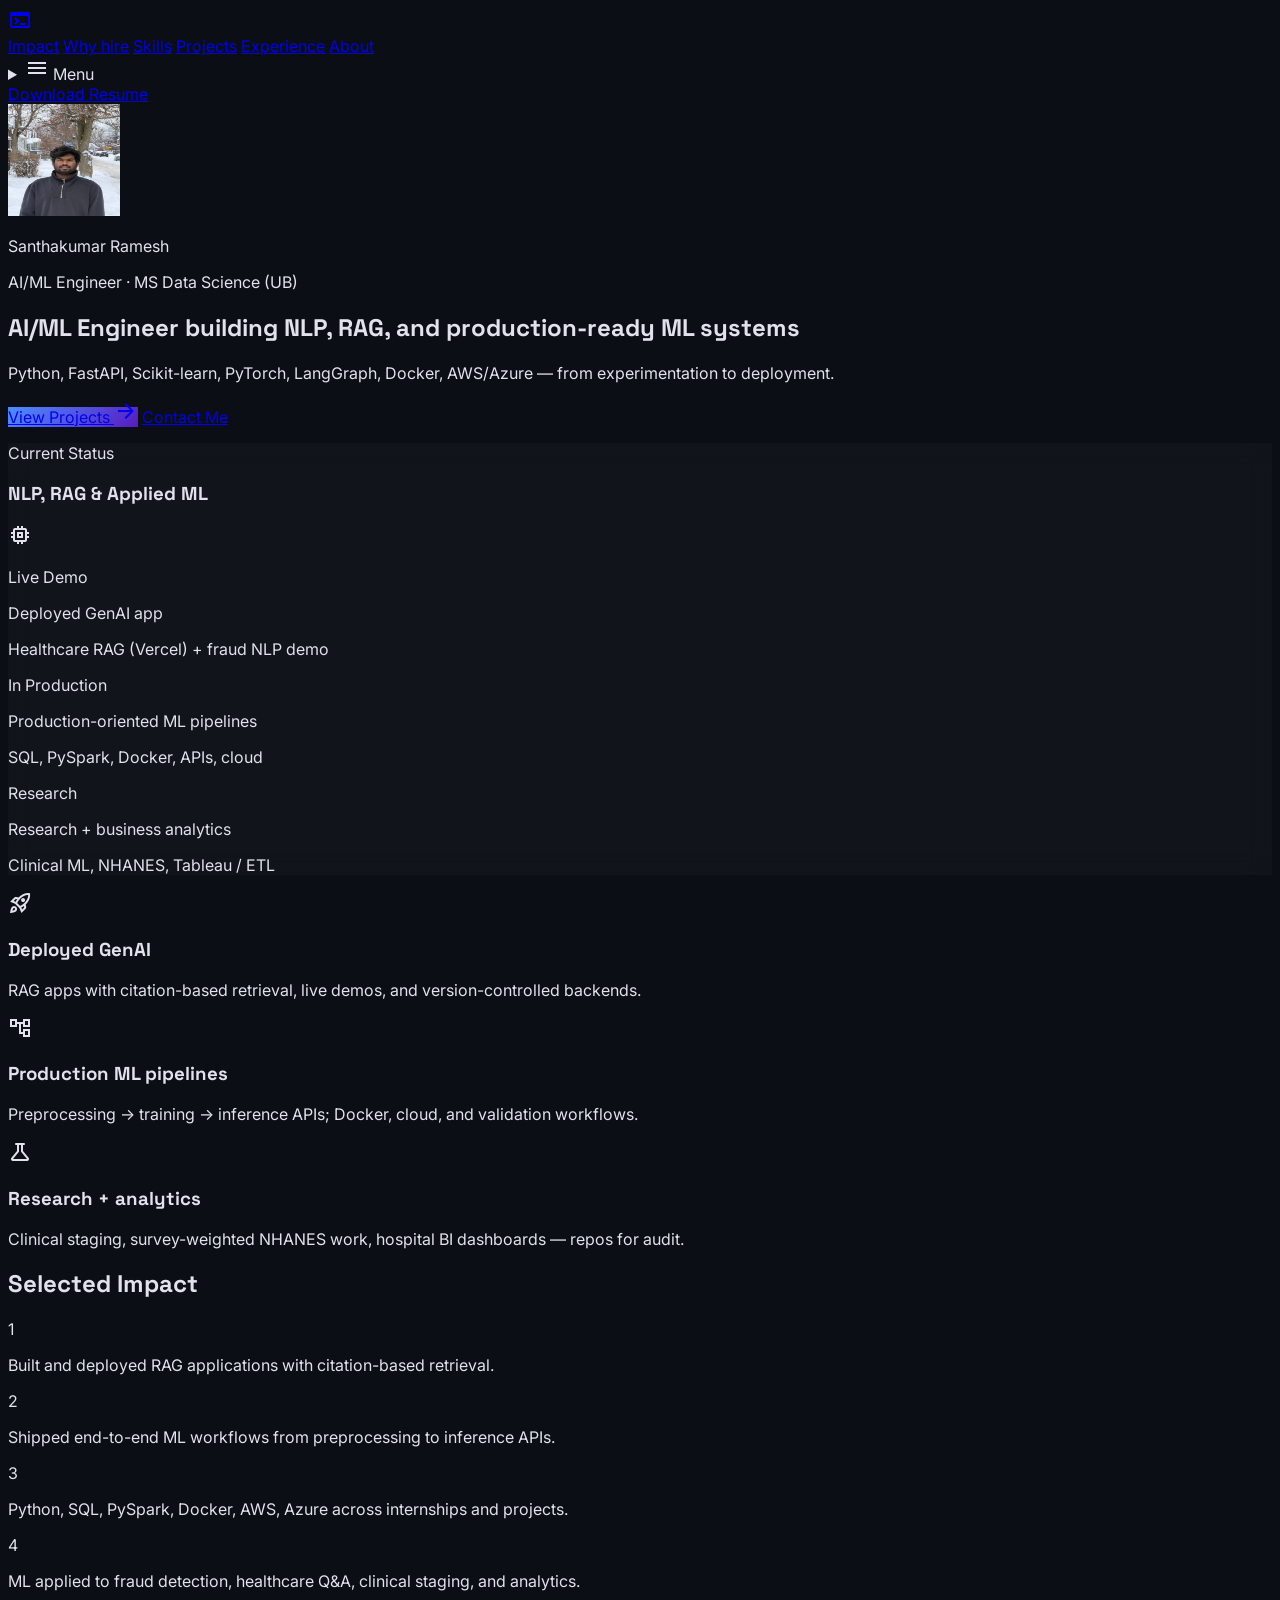
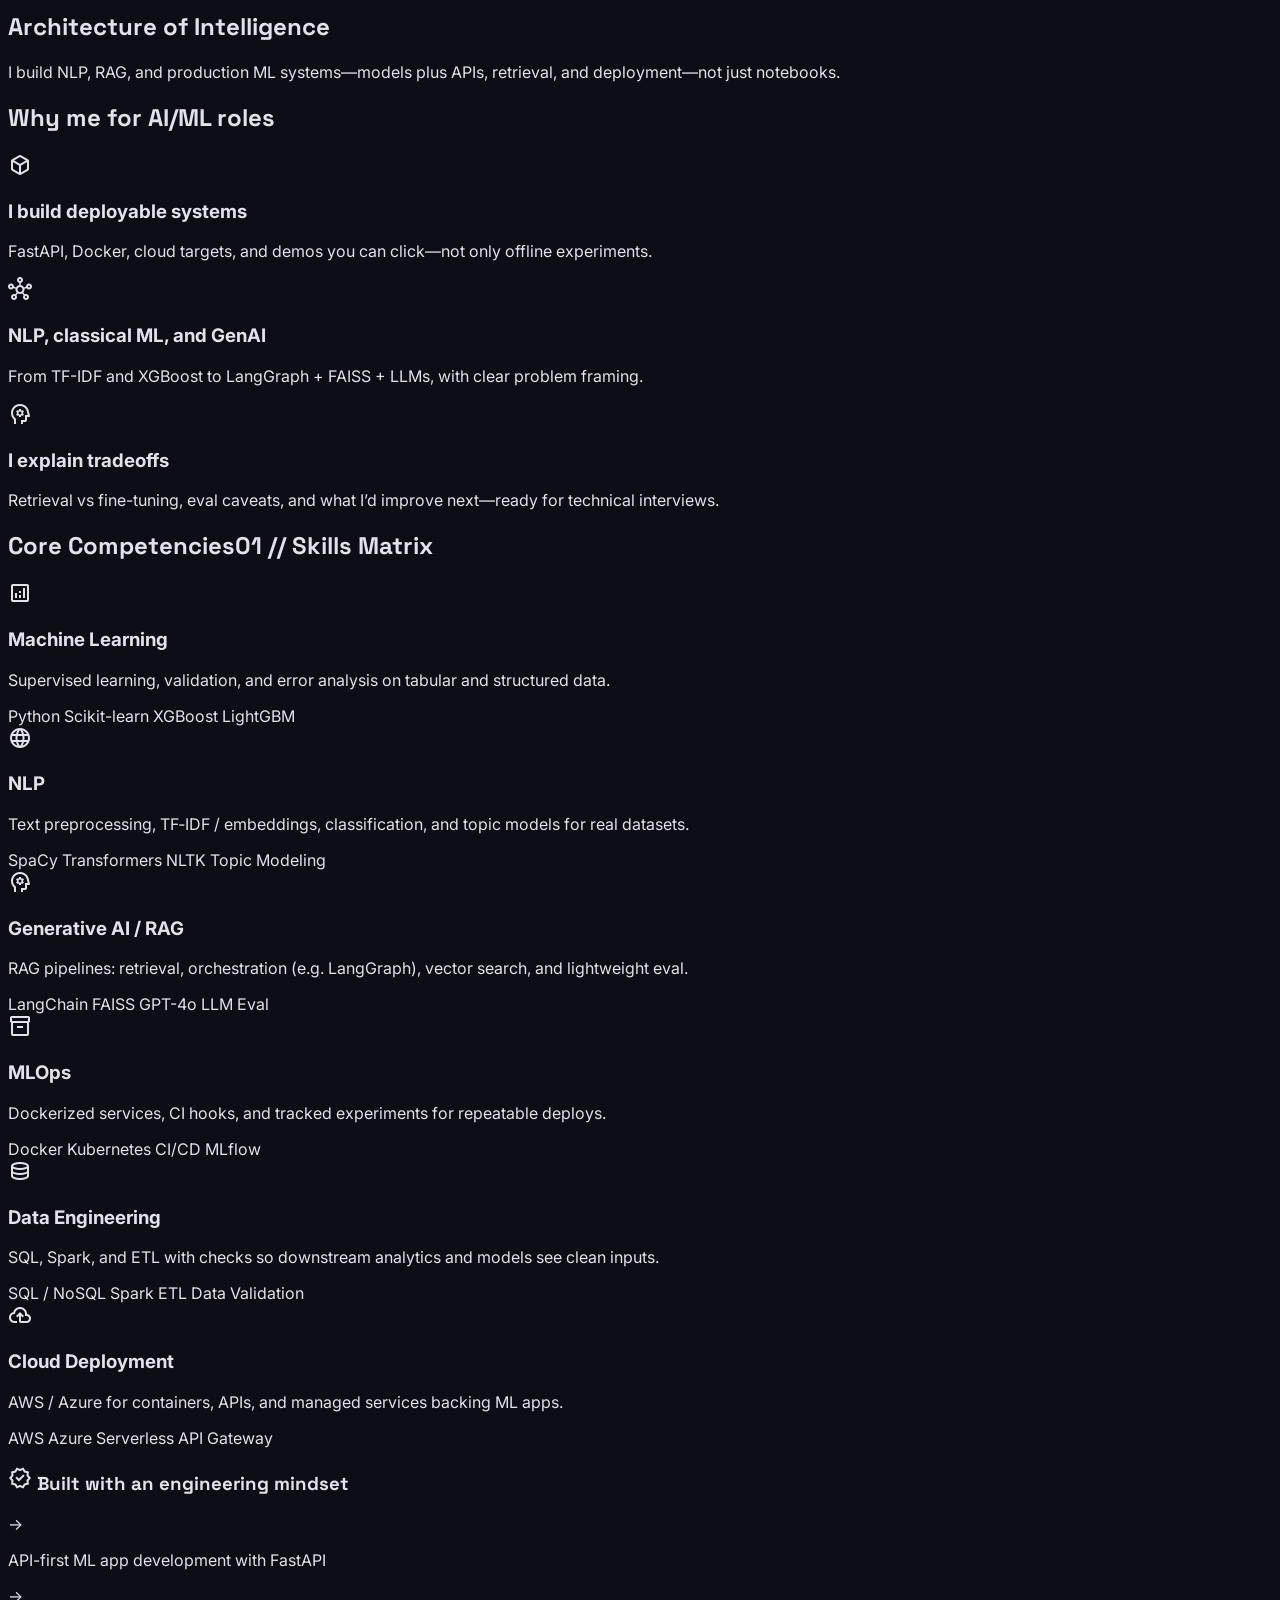
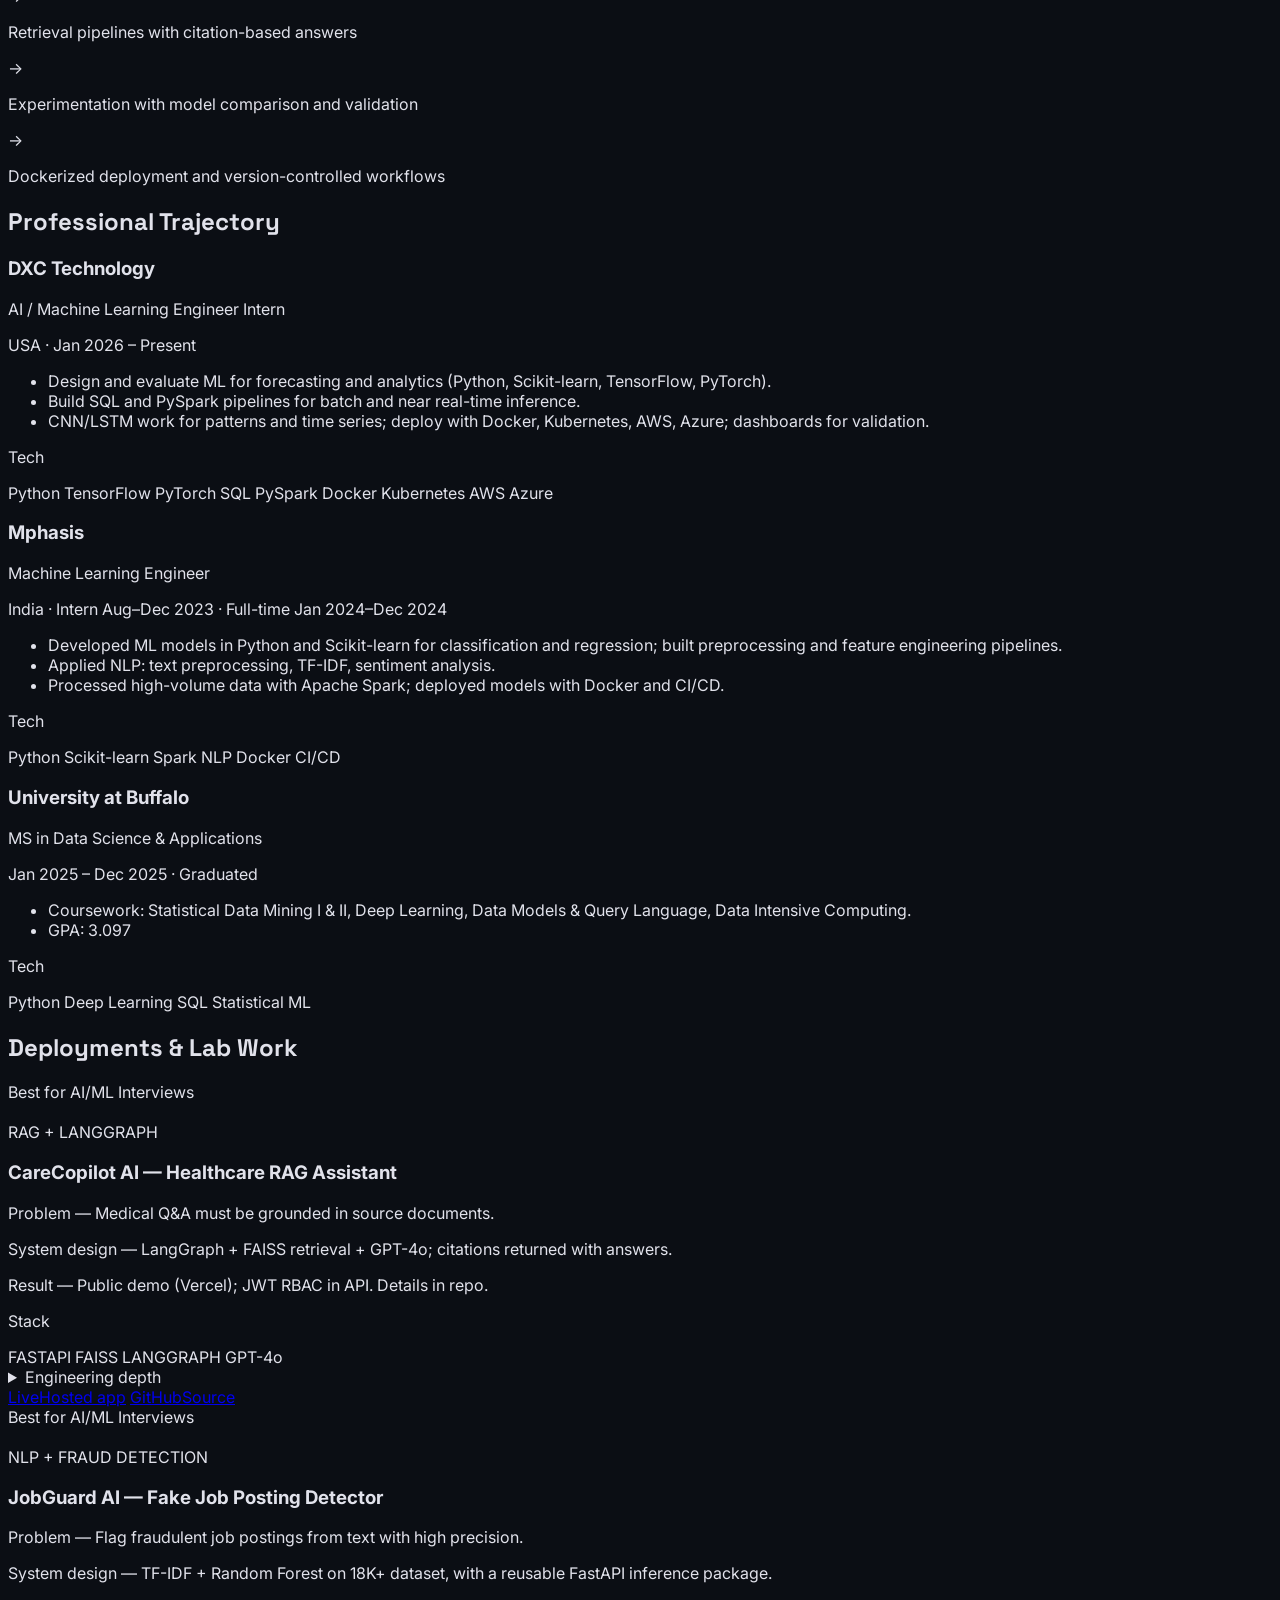
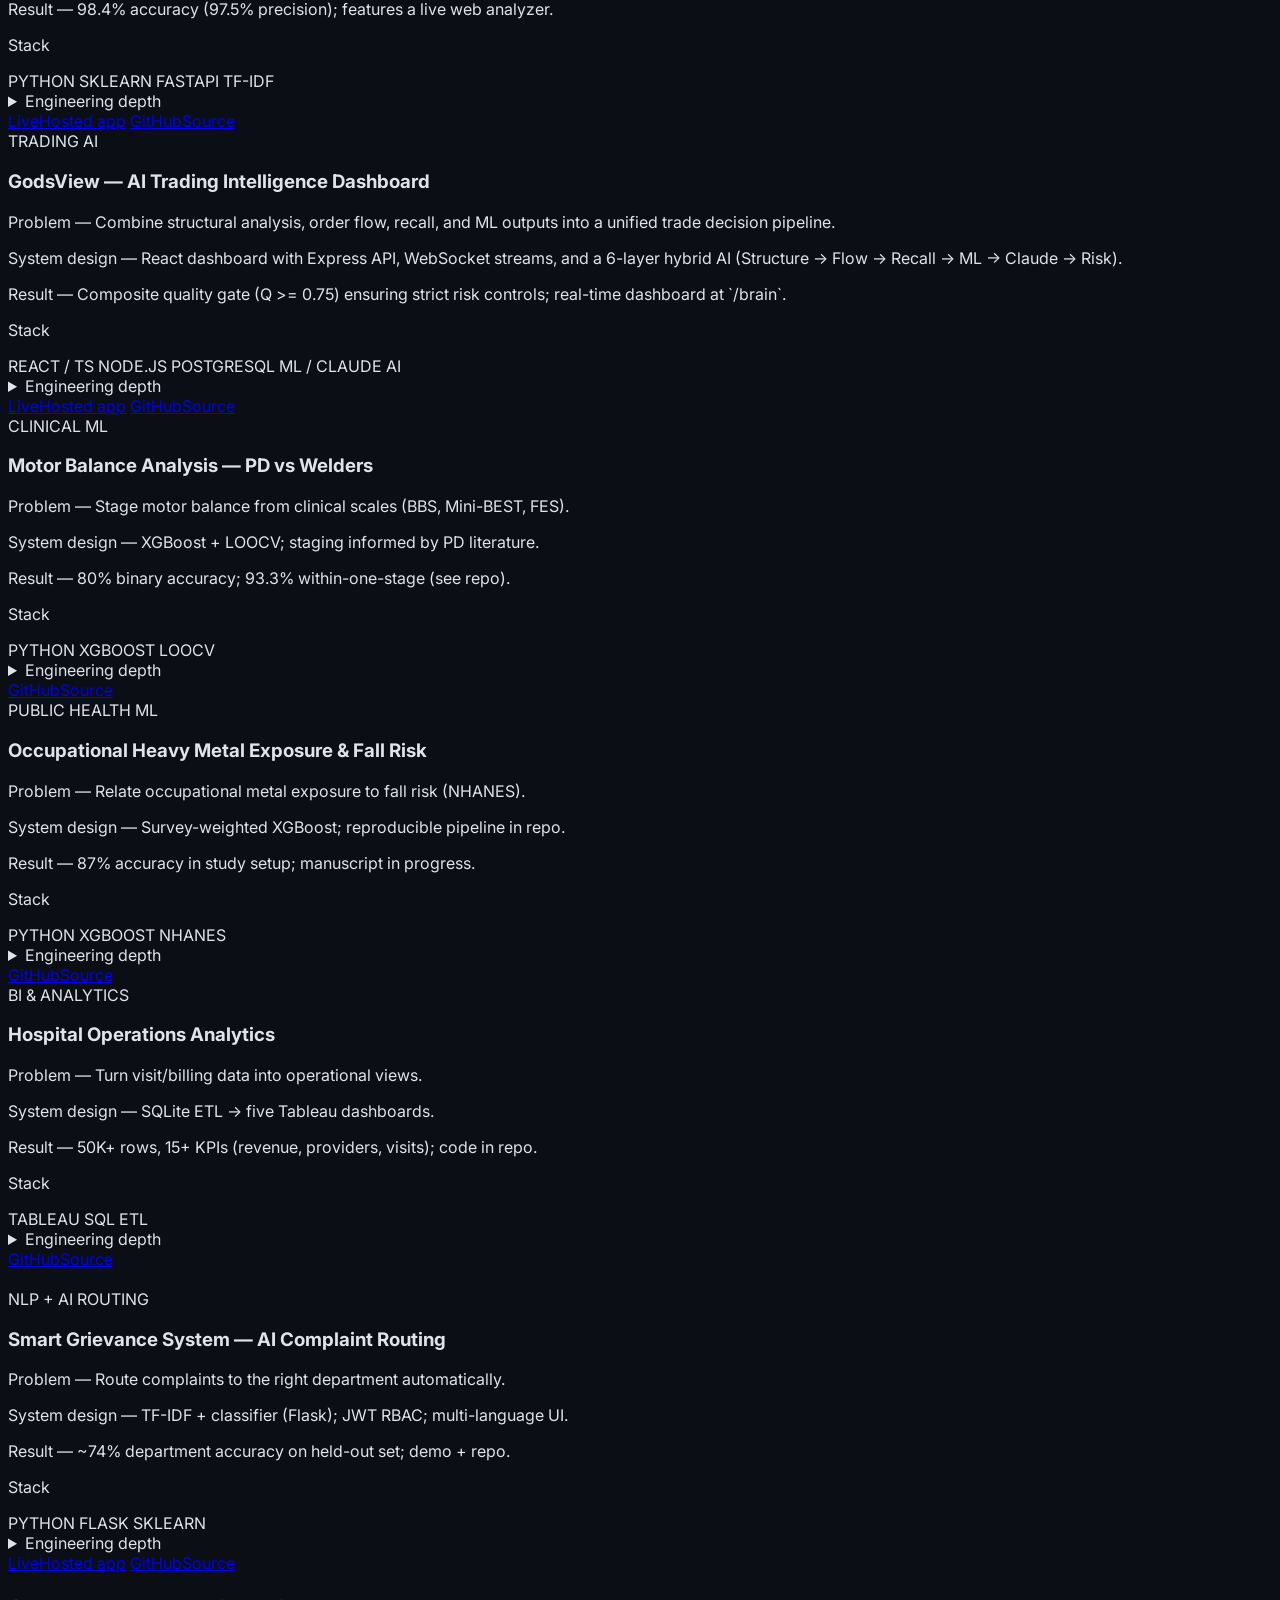
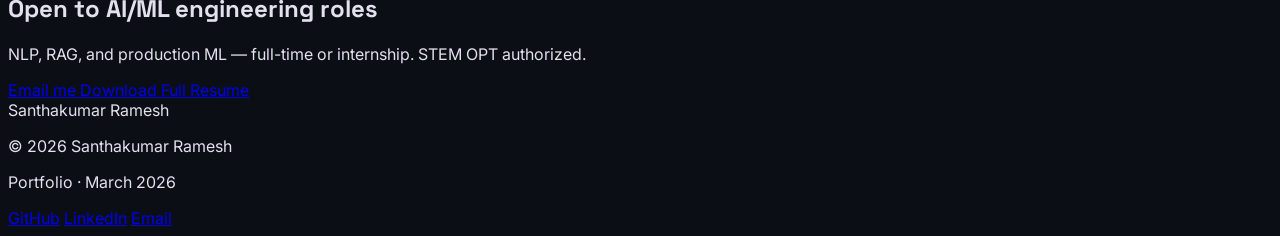
==== index.html @ f2ed5e89 "Update GodsView and JobGuard AI descriptions to match latest metrics and architectures" ====
<!DOCTYPE html>

<html class="dark" lang="en"><head>
<meta charset="utf-8"/>
<meta content="width=device-width, initial-scale=1.0" name="viewport"/>
<meta name="theme-color" content="#0b0e14"/>
<meta name="portfolio-revision" content="2026-03-quality-pass"/>
<meta property="og:title" content="Santhakumar Ramesh | AI/ML Engineer"/>
<meta property="og:description" content="NLP, RAG, production ML — demos and repos. Canonical source: this repo main branch index.html."/>
<!-- og:image omitted until a dedicated headshot / 1200×630 card exists (casual outdoor photo reads weak at link-preview size) -->
<title>Santhakumar Ramesh | AI/ML Engineer Portfolio</title>
<script src="https://cdn.tailwindcss.com?plugins=forms,container-queries"></script>
<link href="https://fonts.googleapis.com/css2?family=Space+Grotesk:wght@300;400;500;600;700&amp;family=Inter:wght@300;400;500;600;700&amp;display=swap" rel="stylesheet"/>
<link href="https://fonts.googleapis.com/css2?family=Material+Symbols+Outlined:wght,FILL@100..700,0..1&amp;display=swap" rel="stylesheet"/>
<script id="tailwind-config">
        tailwind.config = {
            darkMode: "class",
            theme: {
                extend: {
                    colors: {
                        "surface-bright": "#363940",
                        "surface": "#10131a",
                        "on-secondary-container": "#c4abff",
                        "outline": "#8c909f",
                        "surface-tint": "#adc6ff",
                        "background": "#10131a",
                        "surface-container-highest": "#32353c",
                        "on-primary-fixed-variant": "#004395",
                        "on-secondary-fixed-variant": "#5516be",
                        "secondary-fixed-dim": "#d0bcff",
                        "surface-container-high": "#272a31",
                        "surface-variant": "#32353c",
                        "primary-fixed": "#d8e2ff",
                        "error-container": "#93000a",
                        "on-error": "#690005",
                        "on-surface": "#e1e2eb",
                        "inverse-surface": "#e1e2eb",
                        "on-tertiary": "#2c3136",
                        "surface-container-lowest": "#0b0e14",
                        "outline-variant": "#424754",
                        "on-error-container": "#ffdad6",
                        "secondary-fixed": "#e9ddff",
                        "primary-container": "#4d8eff",
                        "on-primary-container": "#00285d",
                        "on-surface-variant": "#c2c6d6",
                        "tertiary": "#c3c7cd",
                        "tertiary-container": "#8d9197",
                        "on-tertiary-fixed": "#171c20",
                        "on-primary": "#002e6a",
                        "tertiary-fixed": "#dfe3e9",
                        "surface-container": "#1d2026",
                        "primary-fixed-dim": "#adc6ff",
                        "tertiary-fixed-dim": "#c3c7cd",
                        "on-primary-fixed": "#001a42",
                        "on-secondary-fixed": "#23005c",
                        "inverse-primary": "#005ac2",
                        "primary": "#adc6ff",
                        "surface-dim": "#10131a",
                        "on-background": "#e1e2eb",
                        "surface-container-low": "#191c22",
                        "inverse-on-surface": "#2e3037",
                        "secondary-container": "#571bc1",
                        "on-tertiary-container": "#252a2f",
                        "secondary": "#d0bcff",
                        "on-secondary": "#3c0091",
                        "error": "#ffb4ab",
                        "on-tertiary-fixed-variant": "#43474c"
                    },
                    fontFamily: {
                        "headline": ["Space Grotesk"],
                        "body": ["Inter"],
                        "label": ["Inter"]
                    },
                    borderRadius: { "DEFAULT": "0.25rem", "lg": "0.5rem", "xl": "0.75rem", "full": "9999px" },
                },
            },
        }
    </script>
<style>
        /* Fixed header: keep in-page anchors from hiding under nav */
        html { scroll-padding-top: 8rem; }
        @media (min-width: 768px) {
            html { scroll-padding-top: 6rem; }
        }
        .skip-link {
            position: absolute;
            left: -9999px;
            top: 0;
            z-index: 100;
            padding: 0.75rem 1rem;
            background: #4d8eff;
            color: #00285d;
            font-weight: 700;
            border-radius: 0.5rem;
            font-size: 0.875rem;
        }
        .skip-link:focus {
            left: 1rem;
            top: 1rem;
            outline: 2px solid #adc6ff;
            outline-offset: 2px;
        }
        body { font-family: 'Inter', sans-serif; background-color: #0b0e14; color: #e1e2eb; }
        .font-headline { font-family: 'Space Grotesk', sans-serif; }
        .glass-card {
            background: rgba(29, 32, 38, 0.4);
            backdrop-filter: blur(12px);
            -webkit-backdrop-filter: blur(12px);
        }
        .gradient-text {
            background: linear-gradient(135deg, #adc6ff 0%, #d0bcff 100%);
            -webkit-background-clip: text;
            -webkit-text-fill-color: transparent;
        }
        .gradient-bg {
            background: linear-gradient(135deg, #4d8eff 0%, #571bc1 100%);
        }
        .material-symbols-outlined {
            font-variation-settings: 'FILL' 0, 'wght' 400, 'GRAD' 0, 'opsz' 24;
        }
    </style>
<style>
    body {
      min-height: max(884px, 100dvh);
    }
  </style>
</head>
<body class="selection:bg-primary-container selection:text-on-primary-container" data-site-year="2026">
<a class="skip-link" href="#main-content">Skip to main content</a>
<!-- TopAppBar -->
<header class="fixed top-0 w-full z-50 bg-slate-950/80 backdrop-blur-xl border-b border-white/10 shadow-2xl shadow-blue-500/10">
<div class="flex flex-wrap gap-y-3 gap-x-4 justify-between items-center px-4 sm:px-6 py-3 sm:py-4 max-w-7xl mx-auto">
<a class="flex items-center gap-2 min-w-0 rounded-lg focus-visible:outline focus-visible:outline-2 focus-visible:outline-offset-2 focus-visible:outline-primary" href="/" aria-label="Santhakumar Ramesh — home">
<span class="material-symbols-outlined text-blue-400 shrink-0" aria-hidden="true">terminal</span>
</a>
<nav class="hidden md:flex gap-8 items-center text-sm font-medium" aria-label="Primary">
<a class="text-slate-400 hover:text-white transition-colors rounded-sm focus-visible:outline focus-visible:outline-2 focus-visible:outline-offset-2 focus-visible:outline-primary" href="#impact">Impact</a>
<a class="text-slate-400 hover:text-white transition-colors rounded-sm focus-visible:outline focus-visible:outline-2 focus-visible:outline-offset-2 focus-visible:outline-primary" href="#why-ml">Why hire</a>
<a class="text-slate-400 hover:text-white transition-colors rounded-sm focus-visible:outline focus-visible:outline-2 focus-visible:outline-offset-2 focus-visible:outline-primary" href="#skills">Skills</a>
<a class="text-slate-400 hover:text-white transition-colors rounded-sm focus-visible:outline focus-visible:outline-2 focus-visible:outline-offset-2 focus-visible:outline-primary" href="#projects">Projects</a>
<a class="text-slate-400 hover:text-white transition-colors rounded-sm focus-visible:outline focus-visible:outline-2 focus-visible:outline-offset-2 focus-visible:outline-primary" href="#experience">Experience</a>
<a class="text-slate-400 hover:text-white transition-colors rounded-sm focus-visible:outline focus-visible:outline-2 focus-visible:outline-offset-2 focus-visible:outline-primary" href="#about">About</a>
</nav>
<details class="md:hidden relative z-[60]">
<summary class="list-none cursor-pointer flex items-center gap-1.5 text-slate-300 text-sm font-medium py-2 px-3 rounded-xl border border-white/15 hover:bg-white/5 [&::-webkit-details-marker]:hidden">
<span class="material-symbols-outlined text-xl" aria-hidden="true">menu</span>
                Menu
            </summary>
<div class="absolute right-0 top-full mt-2 w-52 py-2 rounded-xl bg-slate-950/95 backdrop-blur-xl border border-white/10 shadow-xl flex flex-col" role="navigation" aria-label="Sections">
<a class="px-4 py-2.5 text-sm text-slate-300 hover:bg-white/10 hover:text-white focus-visible:bg-white/10 focus-visible:ring-2 focus-visible:ring-inset focus-visible:ring-primary" href="#impact">Impact</a>
<a class="px-4 py-2.5 text-sm text-slate-300 hover:bg-white/10 hover:text-white focus-visible:bg-white/10 focus-visible:ring-2 focus-visible:ring-inset focus-visible:ring-primary" href="#why-ml">Why hire</a>
<a class="px-4 py-2.5 text-sm text-slate-300 hover:bg-white/10 hover:text-white focus-visible:bg-white/10 focus-visible:ring-2 focus-visible:ring-inset focus-visible:ring-primary" href="#skills">Skills</a>
<a class="px-4 py-2.5 text-sm text-slate-300 hover:bg-white/10 hover:text-white focus-visible:bg-white/10 focus-visible:ring-2 focus-visible:ring-inset focus-visible:ring-primary" href="#projects">Projects</a>
<a class="px-4 py-2.5 text-sm text-slate-300 hover:bg-white/10 hover:text-white focus-visible:bg-white/10 focus-visible:ring-2 focus-visible:ring-inset focus-visible:ring-primary" href="#experience">Experience</a>
<a class="px-4 py-2.5 text-sm text-slate-300 hover:bg-white/10 hover:text-white focus-visible:bg-white/10 focus-visible:ring-2 focus-visible:ring-inset focus-visible:ring-primary" href="#about">About</a>
</div>
</details>
<a class="inline-flex items-center justify-center shrink-0 bg-primary-container text-on-primary-container px-3 sm:px-5 py-2 rounded-xl text-xs sm:text-sm font-bold active:scale-95 transition-transform duration-200 min-h-[40px] focus-visible:outline focus-visible:outline-2 focus-visible:outline-offset-2 focus-visible:outline-white" href="Santhakumar_Ramesh_Resume_AIMLEngineer.pdf" download="Santhakumar_Ramesh_Resume_AIMLEngineer.pdf">Download Resume</a>
</div>
</header>
<main class="pt-32 md:pt-24" id="main-content" tabindex="-1">
<!-- Hero Section -->
<section class="max-w-7xl mx-auto px-4 sm:px-6 py-12 sm:py-16 md:py-32 grid md:grid-cols-12 gap-8 md:gap-12 items-center">
<div class="md:col-span-7 space-y-8">
<!-- Small circular avatar only: full-width hero photo would need a proper headshot; replace profile.png when you have one -->
<div class="flex flex-wrap items-center gap-4 sm:gap-6">
<img alt="Santhakumar Ramesh" class="w-20 h-20 sm:w-28 sm:h-28 shrink-0 rounded-full object-cover object-[center_22%] ring-1 ring-outline-variant/50 border border-white/10 shadow-md brightness-[1.06] contrast-[1.02]" decoding="async" height="112" loading="lazy" src="profile.png" width="112"/>
<div class="min-w-0">
<p class="text-2xl sm:text-3xl font-bold text-on-surface tracking-tight">Santhakumar Ramesh</p>
<p class="text-lg sm:text-xl font-bold bg-gradient-to-r from-blue-400 to-violet-400 bg-clip-text text-transparent font-['Space_Grotesk'] tracking-tight mt-1">AI/ML Engineer · MS Data Science (UB)</p>
</div>
</div>
<h1 class="text-4xl sm:text-5xl md:text-6xl lg:text-7xl font-headline font-bold leading-tight">AI/ML Engineer building NLP, RAG, and production-ready ML systems</h1>
<p class="text-lg md:text-xl text-on-surface-variant max-w-2xl leading-relaxed">Python, FastAPI, Scikit-learn, PyTorch, LangGraph, Docker, AWS/Azure — from experimentation to deployment.</p>
<div class="flex flex-col sm:flex-row flex-wrap gap-3 sm:gap-4 pt-4">
<a class="gradient-bg text-white px-6 sm:px-8 py-3.5 sm:py-4 rounded-xl font-bold flex items-center justify-center gap-2 hover:opacity-90 transition-opacity w-full sm:w-auto min-h-[44px] focus-visible:outline focus-visible:outline-2 focus-visible:outline-offset-2 focus-visible:outline-white" href="#projects">View Projects <span class="material-symbols-outlined text-base" aria-hidden="true">arrow_forward</span></a>
<a class="bg-surface-container-highest text-on-surface px-6 sm:px-8 py-3.5 sm:py-4 rounded-xl font-bold border border-outline-variant/20 hover:bg-surface-bright transition-colors w-full sm:w-auto text-center min-h-[44px] inline-flex items-center justify-center focus-visible:outline focus-visible:outline-2 focus-visible:outline-offset-2 focus-visible:outline-primary" href="#contact">Contact Me</a>
</div>
</div>
<div class="md:col-span-5 relative">
<!-- System Status Panel Card -->
<div class="glass-card rounded-xl p-8 border border-outline-variant/10 shadow-2xl relative z-10">
<div class="flex justify-between items-start mb-8">
<div>
<p class="text-[10px] uppercase tracking-widest text-primary font-bold mb-1">Current Status</p>
<h3 class="text-2xl font-headline font-bold">NLP, RAG &amp; Applied ML</h3>
</div>
<span class="material-symbols-outlined text-primary text-4xl">memory</span>
</div>
<div class="space-y-4">
<div class="p-4 rounded-lg bg-surface-container-low border border-primary/10">
<p class="text-[10px] uppercase tracking-widest text-primary font-bold mb-1">Live Demo</p>
<p class="text-sm font-medium text-on-surface">Deployed GenAI app</p>
<p class="text-xs text-on-surface-variant mt-1">Healthcare RAG (Vercel) + fraud NLP demo</p>
</div>
<div class="p-4 rounded-lg bg-surface-container-low border border-outline-variant/10">
<p class="text-[10px] uppercase tracking-widest text-on-surface-variant font-bold mb-1">In Production</p>
<p class="text-sm font-medium text-on-surface">Production-oriented ML pipelines</p>
<p class="text-xs text-on-surface-variant mt-1">SQL, PySpark, Docker, APIs, cloud</p>
</div>
<div class="p-4 rounded-lg bg-surface-container-low border border-outline-variant/10">
<p class="text-[10px] uppercase tracking-widest text-on-surface-variant font-bold mb-1">Research</p>
<p class="text-sm font-medium text-on-surface">Research + business analytics</p>
<p class="text-xs text-on-surface-variant mt-1">Clinical ML, NHANES, Tableau / ETL</p>
</div>
</div>
</div>
</div>
<!-- Ambient Glow -->
<div class="absolute -top-10 -right-10 w-64 h-64 bg-primary/20 blur-[100px] rounded-full"></div>
<div class="absolute -bottom-10 -left-10 w-64 h-64 bg-secondary/20 blur-[100px] rounded-full"></div>
</div>
</section>
<!-- Proof strip (replaces decorative stat counters) -->
<section class="bg-surface-container-lowest border-y border-outline-variant/10">
<div class="max-w-7xl mx-auto px-4 sm:px-6 py-12">
<div class="grid md:grid-cols-3 gap-6">
<div class="rounded-xl border border-primary/20 bg-surface-container/60 p-6">
<span class="material-symbols-outlined text-primary text-3xl mb-3">rocket_launch</span>
<h3 class="font-headline font-bold text-lg text-on-surface mb-2">Deployed GenAI</h3>
<p class="text-sm text-on-surface-variant">RAG apps with citation-based retrieval, live demos, and version-controlled backends.</p>
</div>
<div class="rounded-xl border border-outline-variant/20 bg-surface-container/60 p-6">
<span class="material-symbols-outlined text-secondary text-3xl mb-3">account_tree</span>
<h3 class="font-headline font-bold text-lg text-on-surface mb-2">Production ML pipelines</h3>
<p class="text-sm text-on-surface-variant">Preprocessing → training → inference APIs; Docker, cloud, and validation workflows.</p>
</div>
<div class="rounded-xl border border-outline-variant/20 bg-surface-container/60 p-6">
<span class="material-symbols-outlined text-primary text-3xl mb-3">science</span>
<h3 class="font-headline font-bold text-lg text-on-surface mb-2">Research + analytics</h3>
<p class="text-sm text-on-surface-variant">Clinical staging, survey-weighted NHANES work, hospital BI dashboards — repos for audit.</p>
</div>
</div>
</div>
</section>
<!-- Selected Impact -->
<section class="max-w-7xl mx-auto px-4 sm:px-6 py-16 scroll-mt-24" id="impact">
<h2 class="text-2xl md:text-3xl font-headline font-bold mb-8 text-center md:text-left">Selected Impact</h2>
<div class="grid sm:grid-cols-2 lg:grid-cols-4 gap-4 text-sm">
<div class="flex gap-3 p-4 rounded-lg bg-surface-container border border-outline-variant/10"><span class="text-primary font-bold">1</span><p class="text-on-surface-variant">Built and deployed RAG applications with citation-based retrieval.</p></div>
<div class="flex gap-3 p-4 rounded-lg bg-surface-container border border-outline-variant/10"><span class="text-primary font-bold">2</span><p class="text-on-surface-variant">Shipped end-to-end ML workflows from preprocessing to inference APIs.</p></div>
<div class="flex gap-3 p-4 rounded-lg bg-surface-container border border-outline-variant/10"><span class="text-primary font-bold">3</span><p class="text-on-surface-variant">Python, SQL, PySpark, Docker, AWS, Azure across internships and projects.</p></div>
<div class="flex gap-3 p-4 rounded-lg bg-surface-container border border-outline-variant/10"><span class="text-primary font-bold">4</span><p class="text-on-surface-variant">ML applied to fraud detection, healthcare Q&amp;A, clinical staging, and analytics.</p></div>
</div>
</section>
<!-- About Section -->
<section class="max-w-7xl mx-auto px-4 sm:px-6 py-24 scroll-mt-24" id="about">
<div class="flex flex-col md:flex-row gap-16 items-start">
<div class="md:w-1/3 sticky top-32">
<h2 class="text-4xl font-headline font-bold mb-4">Architecture of Intelligence</h2>
<div class="w-12 h-1 bg-primary rounded-full"></div>
</div>
<div class="md:w-2/3 space-y-8">
<p class="text-2xl text-on-surface leading-relaxed">I build NLP, RAG, and production ML systems—models plus APIs, retrieval, and deployment—not just notebooks.</p>
</div>
</div>
</section>
<!-- Why me for AI/ML roles -->
<section class="bg-surface-container-low border-y border-outline-variant/10 py-20 scroll-mt-24" id="why-ml">
<div class="max-w-7xl mx-auto px-4 sm:px-6">
<h2 class="text-3xl font-headline font-bold mb-10 text-center">Why me for AI/ML roles</h2>
<div class="grid md:grid-cols-3 gap-6">
<div class="rounded-xl border border-primary/25 bg-surface-container p-6 text-center md:text-left">
<span class="material-symbols-outlined text-primary text-4xl mb-4 block">deployed_code</span>
<h3 class="text-lg font-bold text-on-surface mb-2">I build deployable systems</h3>
<p class="text-sm text-on-surface-variant">FastAPI, Docker, cloud targets, and demos you can click—not only offline experiments.</p>
</div>
<div class="rounded-xl border border-outline-variant/20 bg-surface-container p-6 text-center md:text-left">
<span class="material-symbols-outlined text-secondary text-4xl mb-4 block">hub</span>
<h3 class="text-lg font-bold text-on-surface mb-2">NLP, classical ML, and GenAI</h3>
<p class="text-sm text-on-surface-variant">From TF-IDF and XGBoost to LangGraph + FAISS + LLMs, with clear problem framing.</p>
</div>
<div class="rounded-xl border border-outline-variant/20 bg-surface-container p-6 text-center md:text-left">
<span class="material-symbols-outlined text-primary text-4xl mb-4 block">psychology</span>
<h3 class="text-lg font-bold text-on-surface mb-2">I explain tradeoffs</h3>
<p class="text-sm text-on-surface-variant">Retrieval vs fine-tuning, eval caveats, and what I’d improve next—ready for technical interviews.</p>
</div>
</div>
</div>
</section>
<!-- Core Competencies -->
<section class="max-w-7xl mx-auto px-4 sm:px-6 py-24 scroll-mt-24" id="skills">
<h2 class="text-3xl font-headline font-bold mb-12 flex flex-wrap items-baseline gap-x-4 gap-y-2" aria-label="Core Competencies — Skills Matrix">
<span>Core Competencies</span><span class="text-sm font-normal text-outline-variant font-body shrink-0">01 // Skills Matrix</span>
</h2>
<div class="grid md:grid-cols-3 gap-6">
<!-- Skill Card 1 -->
<div class="bg-surface-container rounded-xl p-6 border border-outline-variant/5 hover:bg-surface-container-high transition-all group">
<span class="material-symbols-outlined text-primary mb-4 block group-hover:scale-110 transition-transform">analytics</span>
<h3 class="text-xl font-bold mb-3">Machine Learning</h3>
<p class="text-sm text-on-surface-variant mb-4">Supervised learning, validation, and error analysis on tabular and structured data.</p>
<div class="flex flex-wrap gap-2">
<span class="text-[10px] px-2 py-1 rounded-md bg-surface-container-highest text-primary">Python</span>
<span class="text-[10px] px-2 py-1 rounded-md bg-surface-container-highest text-primary">Scikit-learn</span>
<span class="text-[10px] px-2 py-1 rounded-md bg-surface-container-highest text-primary">XGBoost</span>
<span class="text-[10px] px-2 py-1 rounded-md bg-surface-container-highest text-primary">LightGBM</span>
</div>
</div>
<!-- Skill Card 2 -->
<div class="bg-surface-container rounded-xl p-6 border border-outline-variant/5 hover:bg-surface-container-high transition-all group">
<span class="material-symbols-outlined text-secondary mb-4 block group-hover:scale-110 transition-transform">language</span>
<h3 class="text-xl font-bold mb-3">NLP</h3>
<p class="text-sm text-on-surface-variant mb-4">Text preprocessing, TF‑IDF / embeddings, classification, and topic models for real datasets.</p>
<div class="flex flex-wrap gap-2">
<span class="text-[10px] px-2 py-1 rounded-md bg-surface-container-highest text-secondary">SpaCy</span>
<span class="text-[10px] px-2 py-1 rounded-md bg-surface-container-highest text-secondary">Transformers</span>
<span class="text-[10px] px-2 py-1 rounded-md bg-surface-container-highest text-secondary">NLTK</span>
<span class="text-[10px] px-2 py-1 rounded-md bg-surface-container-highest text-secondary">Topic Modeling</span>
</div>
</div>
<!-- Skill Card 3 -->
<div class="bg-surface-container rounded-xl p-6 border border-outline-variant/5 hover:bg-surface-container-high transition-all group">
<span class="material-symbols-outlined text-primary mb-4 block group-hover:scale-110 transition-transform">psychology</span>
<h3 class="text-xl font-bold mb-3">Generative AI / RAG</h3>
<p class="text-sm text-on-surface-variant mb-4">RAG pipelines: retrieval, orchestration (e.g. LangGraph), vector search, and lightweight eval.</p>
<div class="flex flex-wrap gap-2">
<span class="text-[10px] px-2 py-1 rounded-md bg-surface-container-highest text-primary">LangChain</span>
<span class="text-[10px] px-2 py-1 rounded-md bg-surface-container-highest text-primary">FAISS</span>
<span class="text-[10px] px-2 py-1 rounded-md bg-surface-container-highest text-primary">GPT-4o</span>
<span class="text-[10px] px-2 py-1 rounded-md bg-surface-container-highest text-primary">LLM Eval</span>
</div>
</div>
<!-- Skill Card 4 -->
<div class="bg-surface-container rounded-xl p-6 border border-outline-variant/5 hover:bg-surface-container-high transition-all group">
<span class="material-symbols-outlined text-secondary mb-4 block group-hover:scale-110 transition-transform">inventory_2</span>
<h3 class="text-xl font-bold mb-3">MLOps</h3>
<p class="text-sm text-on-surface-variant mb-4">Dockerized services, CI hooks, and tracked experiments for repeatable deploys.</p>
<div class="flex flex-wrap gap-2">
<span class="text-[10px] px-2 py-1 rounded-md bg-surface-container-highest text-secondary">Docker</span>
<span class="text-[10px] px-2 py-1 rounded-md bg-surface-container-highest text-secondary">Kubernetes</span>
<span class="text-[10px] px-2 py-1 rounded-md bg-surface-container-highest text-secondary">CI/CD</span>
<span class="text-[10px] px-2 py-1 rounded-md bg-surface-container-highest text-secondary">MLflow</span>
</div>
</div>
<!-- Skill Card 5 -->
<div class="bg-surface-container rounded-xl p-6 border border-outline-variant/5 hover:bg-surface-container-high transition-all group">
<span class="material-symbols-outlined text-primary mb-4 block group-hover:scale-110 transition-transform">database</span>
<h3 class="text-xl font-bold mb-3">Data Engineering</h3>
<p class="text-sm text-on-surface-variant mb-4">SQL, Spark, and ETL with checks so downstream analytics and models see clean inputs.</p>
<div class="flex flex-wrap gap-2">
<span class="text-[10px] px-2 py-1 rounded-md bg-surface-container-highest text-primary">SQL / NoSQL</span>
<span class="text-[10px] px-2 py-1 rounded-md bg-surface-container-highest text-primary">Spark</span>
<span class="text-[10px] px-2 py-1 rounded-md bg-surface-container-highest text-primary">ETL</span>
<span class="text-[10px] px-2 py-1 rounded-md bg-surface-container-highest text-primary">Data Validation</span>
</div>
</div>
<!-- Skill Card 6 -->
<div class="bg-surface-container rounded-xl p-6 border border-outline-variant/5 hover:bg-surface-container-high transition-all group">
<span class="material-symbols-outlined text-secondary mb-4 block group-hover:scale-110 transition-transform">cloud_upload</span>
<h3 class="text-xl font-bold mb-3">Cloud Deployment</h3>
<p class="text-sm text-on-surface-variant mb-4">AWS / Azure for containers, APIs, and managed services backing ML apps.</p>
<div class="flex flex-wrap gap-2">
<span class="text-[10px] px-2 py-1 rounded-md bg-surface-container-highest text-secondary">AWS</span>
<span class="text-[10px] px-2 py-1 rounded-md bg-surface-container-highest text-secondary">Azure</span>
<span class="text-[10px] px-2 py-1 rounded-md bg-surface-container-highest text-secondary">Serverless</span>
<span class="text-[10px] px-2 py-1 rounded-md bg-surface-container-highest text-secondary">API Gateway</span>
</div>
</div>
</div>
</section>
<!-- Production Mindset Strip -->
<section class="max-w-7xl mx-auto px-4 sm:px-6 py-12">
<div class="rounded-xl border border-outline-variant/20 bg-surface-container/50 p-6 sm:p-8">
<h3 class="text-xl font-headline font-bold mb-6 flex flex-wrap items-center gap-2" aria-label="Built with an engineering mindset">
<span class="material-symbols-outlined text-primary shrink-0" aria-hidden="true">verified</span>
<span>Built with an engineering mindset</span>
</h3>
<div class="grid md:grid-cols-2 lg:grid-cols-4 gap-6 text-sm">
<div class="flex gap-3">
<span class="text-primary shrink-0">→</span>
<p class="text-on-surface-variant">API-first ML app development with FastAPI</p>
</div>
<div class="flex gap-3">
<span class="text-primary shrink-0">→</span>
<p class="text-on-surface-variant">Retrieval pipelines with citation-based answers</p>
</div>
<div class="flex gap-3">
<span class="text-primary shrink-0">→</span>
<p class="text-on-surface-variant">Experimentation with model comparison and validation</p>
</div>
<div class="flex gap-3">
<span class="text-primary shrink-0">→</span>
<p class="text-on-surface-variant">Dockerized deployment and version-controlled workflows</p>
</div>
</div>
</div>
</section>
<!-- Experience: one block per role (no split-column duplicate headings) -->
<section class="bg-surface-container-low py-24 scroll-mt-24" id="experience">
<div class="max-w-7xl mx-auto px-4 sm:px-6">
<div class="max-w-3xl">
<h2 class="text-3xl font-headline font-bold mb-12">Professional Trajectory</h2>
<div class="space-y-10">
<!-- DXC -->
<article class="rounded-xl border border-outline-variant/20 bg-surface-container/40 p-6 md:p-8">
<header class="mb-4 pb-4 border-b border-outline-variant/15">
<h3 class="text-xl font-bold text-on-surface" id="exp-dxc">DXC Technology</h3>
<p class="text-primary font-medium mt-1">AI / Machine Learning Engineer Intern</p>
<p class="text-sm text-on-surface-variant mt-2">USA · Jan 2026 – Present</p>
</header>
<ul class="space-y-2.5 text-on-surface-variant text-sm list-disc list-outside pl-5">
<li>Design and evaluate ML for forecasting and analytics (Python, Scikit-learn, TensorFlow, PyTorch).</li>
<li>Build SQL and PySpark pipelines for batch and near real-time inference.</li>
<li>CNN/LSTM work for patterns and time series; deploy with Docker, Kubernetes, AWS, Azure; dashboards for validation.</li>
</ul>
<p class="text-[10px] font-bold text-on-surface-variant uppercase tracking-wider mt-4 mb-2">Tech</p>
<div class="flex flex-wrap gap-2 text-[10px]">
<span class="px-2 py-1 rounded-md bg-surface-container-highest text-primary">Python</span>
<span class="px-2 py-1 rounded-md bg-surface-container-highest text-primary">TensorFlow</span>
<span class="px-2 py-1 rounded-md bg-surface-container-highest text-primary">PyTorch</span>
<span class="px-2 py-1 rounded-md bg-surface-container-highest text-primary">SQL</span>
<span class="px-2 py-1 rounded-md bg-surface-container-highest text-primary">PySpark</span>
<span class="px-2 py-1 rounded-md bg-surface-container-highest text-primary">Docker</span>
<span class="px-2 py-1 rounded-md bg-surface-container-highest text-primary">Kubernetes</span>
<span class="px-2 py-1 rounded-md bg-surface-container-highest text-primary">AWS</span>
<span class="px-2 py-1 rounded-md bg-surface-container-highest text-primary">Azure</span>
</div>
</article>
<!-- Mphasis -->
<article class="rounded-xl border border-outline-variant/20 bg-surface-container/40 p-6 md:p-8">
<header class="mb-4 pb-4 border-b border-outline-variant/15">
<h3 class="text-xl font-bold text-on-surface" id="exp-mphasis">Mphasis</h3>
<p class="text-secondary font-medium mt-1">Machine Learning Engineer</p>
<p class="text-sm text-on-surface-variant mt-2">India · Intern Aug–Dec 2023 · Full-time Jan 2024–Dec 2024</p>
</header>
<ul class="space-y-2.5 text-on-surface-variant text-sm list-disc list-outside pl-5">
<li>Developed ML models in Python and Scikit-learn for classification and regression; built preprocessing and feature engineering pipelines.</li>
<li>Applied NLP: text preprocessing, TF-IDF, sentiment analysis.</li>
<li>Processed high-volume data with Apache Spark; deployed models with Docker and CI/CD.</li>
</ul>
<p class="text-[10px] font-bold text-on-surface-variant uppercase tracking-wider mt-4 mb-2">Tech</p>
<div class="flex flex-wrap gap-2 text-[10px]">
<span class="px-2 py-1 rounded-md bg-surface-container-highest text-secondary">Python</span>
<span class="px-2 py-1 rounded-md bg-surface-container-highest text-secondary">Scikit-learn</span>
<span class="px-2 py-1 rounded-md bg-surface-container-highest text-secondary">Spark</span>
<span class="px-2 py-1 rounded-md bg-surface-container-highest text-secondary">NLP</span>
<span class="px-2 py-1 rounded-md bg-surface-container-highest text-secondary">Docker</span>
<span class="px-2 py-1 rounded-md bg-surface-container-highest text-secondary">CI/CD</span>
</div>
</article>
<!-- UB -->
<article class="rounded-xl border border-outline-variant/20 bg-surface-container/40 p-6 md:p-8">
<header class="mb-4 pb-4 border-b border-outline-variant/15">
<h3 class="text-xl font-bold text-on-surface" id="exp-ub">University at Buffalo</h3>
<p class="text-primary font-medium mt-1">MS in Data Science &amp; Applications</p>
<p class="text-sm text-on-surface-variant mt-2">Jan 2025 – Dec 2025 · Graduated</p>
</header>
<ul class="space-y-2.5 text-on-surface-variant text-sm list-disc list-outside pl-5">
<li>Coursework: Statistical Data Mining I &amp; II, Deep Learning, Data Models &amp; Query Language, Data Intensive Computing.</li>
<li>GPA: 3.097</li>
</ul>
<p class="text-[10px] font-bold text-on-surface-variant uppercase tracking-wider mt-4 mb-2">Tech</p>
<div class="flex flex-wrap gap-2 text-[10px]">
<span class="px-2 py-1 rounded-md bg-surface-container-highest text-primary">Python</span>
<span class="px-2 py-1 rounded-md bg-surface-container-highest text-primary">Deep Learning</span>
<span class="px-2 py-1 rounded-md bg-surface-container-highest text-primary">SQL</span>
<span class="px-2 py-1 rounded-md bg-surface-container-highest text-primary">Statistical ML</span>
</div>
</article>
</div>
</div>
</div>
</section>
<!-- Featured Projects -->
<section class="max-w-7xl mx-auto px-4 sm:px-6 py-24 scroll-mt-24" id="projects">
<h2 class="text-3xl font-headline font-bold mb-12">Deployments &amp; Lab Work</h2>
<div class="grid md:grid-cols-3 gap-8">
<!-- CareCopilot AI - Interview Anchor (position 1) -->
<div class="bg-surface-container rounded-xl overflow-hidden border-2 border-primary/30 flex flex-col relative">
<span class="absolute top-4 right-4 text-[9px] font-bold uppercase tracking-wider px-2 py-1 rounded-md bg-primary/20 text-primary">Best for AI/ML Interviews</span>
<div class="h-48 bg-surface-container-high relative overflow-hidden group">
<img alt="" class="w-full h-full object-cover opacity-60 group-hover:scale-105 transition-transform duration-500" role="presentation" src="https://lh3.googleusercontent.com/aida-public/[base64]"/>
<div class="absolute inset-0 bg-gradient-to-t from-surface-container to-transparent"></div>
<div class="absolute bottom-4 left-4">
<span class="text-[10px] px-2 py-1 rounded-md bg-secondary/20 text-secondary font-bold backdrop-blur-md">RAG + LANGGRAPH</span>
</div>
</div>
<div class="p-6 flex-grow space-y-4">
<h3 class="text-xl font-bold">CareCopilot AI — Healthcare RAG Assistant</h3>
<div class="text-xs text-on-surface-variant space-y-2 leading-relaxed">
<p><span class="text-primary font-bold">Problem</span> — Medical Q&amp;A must be grounded in source documents.</p>
<p><span class="text-primary font-bold">System design</span> — LangGraph + FAISS retrieval + GPT-4o; citations returned with answers.</p>
<p><span class="text-primary font-bold">Result</span> — Public demo (Vercel); JWT RBAC in API. Details in repo.</p>
</div>
<p class="text-[10px] font-bold text-on-surface-variant uppercase tracking-wider mt-3 mb-1">Stack</p>
<div class="flex flex-wrap gap-2">
<span class="text-[10px] font-bold text-outline">FASTAPI</span>
<span class="text-[10px] font-bold text-outline">FAISS</span>
<span class="text-[10px] font-bold text-outline">LANGGRAPH</span>
<span class="text-[10px] font-bold text-outline">GPT-4o</span>
</div>
<details class="group/details mt-4">
<summary class="text-xs font-bold text-primary cursor-pointer list-none flex items-center gap-1 [&::-webkit-details-marker]:hidden">Engineering depth</summary>
<div class="mt-3 pt-3 border-t border-outline-variant/20 space-y-2 text-xs text-on-surface-variant">
<p><strong>Stack:</strong> FastAPI, FAISS, LangGraph, GPT-4o, Docker</p>
<p><strong>Why this approach:</strong> Retrieval for grounded answers, citation support, modular pipeline for maintainability.</p>
<p><strong>What I'd improve:</strong> Evaluation harness for RAG metrics, response caching, stronger auth, observability (tracing, latency metrics).</p>
</div>
</details>
</div>
<div class="p-6 pt-0 flex flex-col sm:flex-row gap-3 sm:gap-4">
<a class="w-full sm:flex-1 flex flex-col items-center justify-center gap-0.5 py-2.5 sm:py-2 text-xs font-bold border border-outline-variant/20 rounded-lg hover:bg-white/5 transition-colors min-h-[44px] focus-visible:outline focus-visible:outline-2 focus-visible:outline-offset-2 focus-visible:outline-primary" href="https://carecopilot-ai-eight.vercel.app" target="_blank" rel="noopener noreferrer">Live<span class="text-[9px] font-normal text-on-surface-variant/70">Hosted app</span></a>
<a class="w-full sm:flex-1 flex flex-col items-center justify-center gap-0.5 py-2.5 sm:py-2 text-xs font-bold border border-outline-variant/20 rounded-lg hover:bg-white/5 transition-colors min-h-[44px] focus-visible:outline focus-visible:outline-2 focus-visible:outline-offset-2 focus-visible:outline-primary" href="https://github.com/Santhakumarramesh/healthcare-rag-agent" target="_blank" rel="noopener noreferrer">GitHub<span class="text-[9px] font-normal text-on-surface-variant/70">Source</span></a>
</div>
</div>
<!-- JobGuard AI - Interview Anchor (position 2) -->
<div class="bg-surface-container rounded-xl overflow-hidden border-2 border-primary/30 flex flex-col relative">
<span class="absolute top-4 right-4 text-[9px] font-bold uppercase tracking-wider px-2 py-1 rounded-md bg-primary/20 text-primary">Best for AI/ML Interviews</span>
<div class="h-48 bg-surface-container-high relative overflow-hidden group">
<img alt="" class="w-full h-full object-cover opacity-60 group-hover:scale-105 transition-transform duration-500" role="presentation" src="https://lh3.googleusercontent.com/aida-public/[base64]"/>
<div class="absolute inset-0 bg-gradient-to-t from-surface-container to-transparent"></div>
<div class="absolute bottom-4 left-4">
<span class="text-[10px] px-2 py-1 rounded-md bg-primary/20 text-primary font-bold backdrop-blur-md">NLP + FRAUD DETECTION</span>
</div>
</div>
<div class="p-6 flex-grow space-y-4">
<h3 class="text-xl font-bold">JobGuard AI — Fake Job Posting Detector</h3>
<div class="text-xs text-on-surface-variant space-y-2 leading-relaxed">
<p><span class="text-primary font-bold">Problem</span> — Flag fraudulent job postings from text with high precision.</p>
<p><span class="text-primary font-bold">System design</span> — TF-IDF + Random Forest on 18K+ dataset, with a reusable FastAPI inference package.</p>
<p><span class="text-primary font-bold">Result</span> — 98.4% accuracy (97.5% precision); features a live web analyzer.</p>
</div>
<p class="text-[10px] font-bold text-on-surface-variant uppercase tracking-wider mt-3 mb-1">Stack</p>
<div class="flex flex-wrap gap-2">
<span class="text-[10px] font-bold text-outline">PYTHON</span>
<span class="text-[10px] font-bold text-outline">SKLEARN</span>
<span class="text-[10px] font-bold text-outline">FASTAPI</span>
<span class="text-[10px] font-bold text-outline">TF-IDF</span>
</div>
<details class="group/details mt-4">
<summary class="text-xs font-bold text-primary cursor-pointer list-none flex items-center gap-1 [&::-webkit-details-marker]:hidden">Engineering depth</summary>
<div class="mt-3 pt-3 border-t border-outline-variant/20 space-y-2 text-xs text-on-surface-variant">
<p><strong>Stack:</strong> Python, Scikit-learn, TF-IDF, Random Forest, FastAPI</p>
<p><strong>Why this approach:</strong> Interpretable features, fast inference without GPU; suitable for real-time detection.</p>
<p><strong>What I'd improve:</strong> Model comparison (RF vs XGBoost), threshold tuning, A/B test framework for precision–recall tradeoff.</p>
</div>
</details>
</div>
<div class="p-6 pt-0 flex flex-col sm:flex-row gap-3 sm:gap-4">
<a class="w-full sm:flex-1 flex flex-col items-center justify-center gap-0.5 py-2.5 sm:py-2 text-xs font-bold border border-outline-variant/20 rounded-lg hover:bg-white/5 transition-colors min-h-[44px] focus-visible:outline focus-visible:outline-2 focus-visible:outline-offset-2 focus-visible:outline-primary" href="https://santhakumarramesh.github.io/jobguard-ai/" target="_blank" rel="noopener noreferrer">Live<span class="text-[9px] font-normal text-on-surface-variant/70">Hosted app</span></a>
<a class="w-full sm:flex-1 flex flex-col items-center justify-center gap-0.5 py-2.5 sm:py-2 text-xs font-bold border border-outline-variant/20 rounded-lg hover:bg-white/5 transition-colors min-h-[44px] focus-visible:outline focus-visible:outline-2 focus-visible:outline-offset-2 focus-visible:outline-primary" href="https://github.com/Santhakumarramesh/jobguard-ai" target="_blank" rel="noopener noreferrer">GitHub<span class="text-[9px] font-normal text-on-surface-variant/70">Source</span></a>
</div>
</div>
<!-- GodsView Trading Intelligence -->
<div class="bg-surface-container rounded-xl overflow-hidden border border-outline-variant/5 flex flex-col">
<div class="h-48 bg-surface-container-high relative overflow-hidden group">
<div class="w-full h-full bg-gradient-to-br from-secondary/20 to-primary/20 group-hover:scale-105 transition-transform duration-500"></div>
<div class="absolute inset-0 bg-gradient-to-t from-surface-container to-transparent"></div>
<div class="absolute bottom-4 left-4">
<span class="text-[10px] px-2 py-1 rounded-md bg-secondary/20 text-secondary font-bold backdrop-blur-md">TRADING AI</span>
</div>
</div>
<div class="p-6 flex-grow space-y-4">
<h3 class="text-xl font-bold">GodsView — AI Trading Intelligence Dashboard</h3>
<div class="text-xs text-on-surface-variant space-y-2 leading-relaxed">
<p><span class="text-primary font-bold">Problem</span> — Combine structural analysis, order flow, recall, and ML outputs into a unified trade decision pipeline.</p>
<p><span class="text-primary font-bold">System design</span> — React dashboard with Express API, WebSocket streams, and a 6-layer hybrid AI (Structure → Flow → Recall → ML → Claude → Risk).</p>
<p><span class="text-primary font-bold">Result</span> — Composite quality gate (Q &gt;= 0.75) ensuring strict risk controls; real-time dashboard at `/brain`.</p>
</div>
<p class="text-[10px] font-bold text-on-surface-variant uppercase tracking-wider mt-3 mb-1">Stack</p>
<div class="flex flex-wrap gap-2">
<span class="text-[10px] font-bold text-outline">REACT / TS</span>
<span class="text-[10px] font-bold text-outline">NODE.JS</span>
<span class="text-[10px] font-bold text-outline">POSTGRESQL</span>
<span class="text-[10px] font-bold text-outline">ML / CLAUDE AI</span>
</div>
<details class="group/details mt-4">
<summary class="text-xs font-bold text-primary cursor-pointer list-none flex items-center gap-1 [&::-webkit-details-marker]:hidden">Engineering depth</summary>
<div class="mt-3 pt-3 border-t border-outline-variant/20 space-y-2 text-xs text-on-surface-variant">
<p><strong>Stack:</strong> React, TypeScript, Express, WebSocket, PostgreSQL, logistic regression, Claude AI.</p>
<p><strong>Why this approach:</strong> Multi-layer scoring gates noisy signals and enforces a strict risk policy before execution.</p>
<p><strong>What I'd improve:</strong> Full public cloud deployment and automated strategy regression tests.</p>
</div>
</details>
</div>
<div class="p-6 pt-0 flex flex-col sm:flex-row gap-3 sm:gap-4">
<a class="w-full sm:flex-1 flex flex-col items-center justify-center gap-0.5 py-2.5 sm:py-2 text-xs font-bold border border-outline-variant/20 rounded-lg hover:bg-white/5 transition-colors min-h-[44px] focus-visible:outline focus-visible:outline-2 focus-visible:outline-offset-2 focus-visible:outline-primary" href="http://localhost:5173/brain" target="_blank" rel="noopener noreferrer">Live<span class="text-[9px] font-normal text-on-surface-variant/70">Hosted app</span></a>
<a class="w-full sm:flex-1 flex flex-col items-center justify-center gap-0.5 py-2.5 sm:py-2 text-xs font-bold border border-outline-variant/20 rounded-lg hover:bg-white/5 transition-colors min-h-[44px] focus-visible:outline focus-visible:outline-2 focus-visible:outline-offset-2 focus-visible:outline-primary" href="https://github.com/Santhakumarramesh/Godsview" target="_blank" rel="noopener noreferrer">GitHub<span class="text-[9px] font-normal text-on-surface-variant/70">Source</span></a>
</div>
</div>
<!-- Motor Balance Analysis -->
<div class="bg-surface-container rounded-xl overflow-hidden border border-outline-variant/5 flex flex-col">
<div class="h-48 bg-surface-container-high relative overflow-hidden group">
<div class="w-full h-full bg-gradient-to-br from-primary/20 to-secondary/20 group-hover:scale-105 transition-transform duration-500"></div>
<div class="absolute inset-0 bg-gradient-to-t from-surface-container to-transparent"></div>
<div class="absolute bottom-4 left-4">
<span class="text-[10px] px-2 py-1 rounded-md bg-primary/20 text-primary font-bold backdrop-blur-md">CLINICAL ML</span>
</div>
</div>
<div class="p-6 flex-grow space-y-4">
<h3 class="text-xl font-bold">Motor Balance Analysis — PD vs Welders</h3>
<div class="text-xs text-on-surface-variant space-y-2 leading-relaxed">
<p><span class="text-primary font-bold">Problem</span> — Stage motor balance from clinical scales (BBS, Mini-BEST, FES).</p>
<p><span class="text-primary font-bold">System design</span> — XGBoost + LOOCV; staging informed by PD literature.</p>
<p><span class="text-primary font-bold">Result</span> — 80% binary accuracy; 93.3% within-one-stage (see repo).</p>
</div>
<p class="text-[10px] font-bold text-on-surface-variant uppercase tracking-wider mt-3 mb-1">Stack</p>
<div class="flex flex-wrap gap-2">
<span class="text-[10px] font-bold text-outline">PYTHON</span>
<span class="text-[10px] font-bold text-outline">XGBOOST</span>
<span class="text-[10px] font-bold text-outline">LOOCV</span>
</div>
<details class="group/details mt-4">
<summary class="text-xs font-bold text-primary cursor-pointer list-none flex items-center gap-1 [&::-webkit-details-marker]:hidden">Engineering depth</summary>
<div class="mt-3 pt-3 border-t border-outline-variant/20 space-y-2 text-xs text-on-surface-variant">
<p><strong>Stack:</strong> Python, XGBoost, pandas, LOOCV</p>
<p><strong>Why this approach:</strong> Small clinical dataset; LOOCV suited to small‑n validation; interpretable staging aligned with Parkinson's literature.</p>
<p><strong>What I'd improve:</strong> Cross-site validation, feature importance analysis, deployment for clinical triage use.</p>
</div>
</details>
</div>
<div class="p-6 pt-0 flex flex-col sm:flex-row gap-3 sm:gap-4">
<a class="w-full sm:flex-1 flex flex-col items-center justify-center gap-0.5 py-2.5 sm:py-2 text-xs font-bold border border-outline-variant/20 rounded-lg hover:bg-white/5 transition-colors min-h-[44px] focus-visible:outline focus-visible:outline-2 focus-visible:outline-offset-2 focus-visible:outline-primary" href="https://github.com/Santhakumarramesh/motor-balance-pd-welders" target="_blank" rel="noopener noreferrer">GitHub<span class="text-[9px] font-normal text-on-surface-variant/70">Source</span></a>
</div>
</div>
<!-- Occupational Heavy Metal -->
<div class="bg-surface-container rounded-xl overflow-hidden border border-outline-variant/5 flex flex-col">
<div class="h-48 bg-surface-container-high relative overflow-hidden group">
<div class="w-full h-full bg-gradient-to-br from-secondary/20 to-primary/20 group-hover:scale-105 transition-transform duration-500"></div>
<div class="absolute inset-0 bg-gradient-to-t from-surface-container to-transparent"></div>
<div class="absolute bottom-4 left-4">
<span class="text-[10px] px-2 py-1 rounded-md bg-secondary/20 text-secondary font-bold backdrop-blur-md">PUBLIC HEALTH ML</span>
</div>
</div>
<div class="p-6 flex-grow space-y-4">
<h3 class="text-xl font-bold">Occupational Heavy Metal Exposure &amp; Fall Risk</h3>
<div class="text-xs text-on-surface-variant space-y-2 leading-relaxed">
<p><span class="text-primary font-bold">Problem</span> — Relate occupational metal exposure to fall risk (NHANES).</p>
<p><span class="text-primary font-bold">System design</span> — Survey-weighted XGBoost; reproducible pipeline in repo.</p>
<p><span class="text-primary font-bold">Result</span> — 87% accuracy in study setup; manuscript in progress.</p>
</div>
<p class="text-[10px] font-bold text-on-surface-variant uppercase tracking-wider mt-3 mb-1">Stack</p>
<div class="flex flex-wrap gap-2">
<span class="text-[10px] font-bold text-outline">PYTHON</span>
<span class="text-[10px] font-bold text-outline">XGBOOST</span>
<span class="text-[10px] font-bold text-outline">NHANES</span>
</div>
<details class="group/details mt-4">
<summary class="text-xs font-bold text-primary cursor-pointer list-none flex items-center gap-1 [&::-webkit-details-marker]:hidden">Engineering depth</summary>
<div class="mt-3 pt-3 border-t border-outline-variant/20 space-y-2 text-xs text-on-surface-variant">
<p><strong>Dataset / caveats:</strong> NHANES survey design and weights; metrics are study-specific—see repo for splits and validation.</p>
<p><strong>What I'd improve:</strong> External validation cohorts, clearer uncertainty reporting for policy-facing outputs.</p>
</div>
</details>
</div>
<div class="p-6 pt-0 flex flex-col sm:flex-row gap-3 sm:gap-4">
<a class="w-full sm:flex-1 flex flex-col items-center justify-center gap-0.5 py-2.5 sm:py-2 text-xs font-bold border border-outline-variant/20 rounded-lg hover:bg-white/5 transition-colors min-h-[44px] focus-visible:outline focus-visible:outline-2 focus-visible:outline-offset-2 focus-visible:outline-primary" href="https://github.com/Santhakumarramesh/occupational-exposure-NHANES" target="_blank" rel="noopener noreferrer">GitHub<span class="text-[9px] font-normal text-on-surface-variant/70">Source</span></a>
</div>
</div>
<!-- Hospital Analytics -->
<div class="bg-surface-container rounded-xl overflow-hidden border border-outline-variant/5 flex flex-col">
<div class="h-48 bg-surface-container-high relative overflow-hidden group">
<div class="w-full h-full bg-gradient-to-br from-primary/15 to-secondary/15 group-hover:scale-105 transition-transform duration-500"></div>
<div class="absolute inset-0 bg-gradient-to-t from-surface-container to-transparent"></div>
<div class="absolute bottom-4 left-4">
<span class="text-[10px] px-2 py-1 rounded-md bg-primary/20 text-primary font-bold backdrop-blur-md">BI &amp; ANALYTICS</span>
</div>
</div>
<div class="p-6 flex-grow space-y-4">
<h3 class="text-xl font-bold">Hospital Operations Analytics</h3>
<div class="text-xs text-on-surface-variant space-y-2 leading-relaxed">
<p><span class="text-primary font-bold">Problem</span> — Turn visit/billing data into operational views.</p>
<p><span class="text-primary font-bold">System design</span> — SQLite ETL → five Tableau dashboards.</p>
<p><span class="text-primary font-bold">Result</span> — 50K+ rows, 15+ KPIs (revenue, providers, visits); code in repo.</p>
</div>
<p class="text-[10px] font-bold text-on-surface-variant uppercase tracking-wider mt-3 mb-1">Stack</p>
<div class="flex flex-wrap gap-2">
<span class="text-[10px] font-bold text-outline">TABLEAU</span>
<span class="text-[10px] font-bold text-outline">SQL</span>
<span class="text-[10px] font-bold text-outline">ETL</span>
</div>
<details class="group/details mt-4">
<summary class="text-xs font-bold text-primary cursor-pointer list-none flex items-center gap-1 [&::-webkit-details-marker]:hidden">Engineering depth</summary>
<div class="mt-3 pt-3 border-t border-outline-variant/20 space-y-2 text-xs text-on-surface-variant">
<p><strong>Scope:</strong> Analytics / BI portfolio piece; sample-scale data documented in repo.</p>
<p><strong>What I'd improve:</strong> Pipeline automation, data quality checks, and role-based dashboard access.</p>
</div>
</details>
</div>
<div class="p-6 pt-0 flex flex-col sm:flex-row gap-3 sm:gap-4">
<a class="w-full sm:flex-1 flex flex-col items-center justify-center gap-0.5 py-2.5 sm:py-2 text-xs font-bold border border-outline-variant/20 rounded-lg hover:bg-white/5 transition-colors min-h-[44px] focus-visible:outline focus-visible:outline-2 focus-visible:outline-offset-2 focus-visible:outline-primary" href="https://github.com/Santhakumarramesh/Hospital-Visit-Analysis" target="_blank" rel="noopener noreferrer">GitHub<span class="text-[9px] font-normal text-on-surface-variant/70">Source</span></a>
</div>
</div>
<!-- Smart Grievance System -->
<div class="bg-surface-container rounded-xl overflow-hidden border border-outline-variant/5 flex flex-col">
<div class="h-48 bg-surface-container-high relative overflow-hidden group">
<img alt="" class="w-full h-full object-cover opacity-60 group-hover:scale-105 transition-transform duration-500" role="presentation" src="https://lh3.googleusercontent.com/aida-public/[base64]"/>
<div class="absolute inset-0 bg-gradient-to-t from-surface-container to-transparent"></div>
<div class="absolute bottom-4 left-4">
<span class="text-[10px] px-2 py-1 rounded-md bg-primary/20 text-primary font-bold backdrop-blur-md">NLP + AI ROUTING</span>
</div>
</div>
<div class="p-6 flex-grow space-y-4">
<h3 class="text-xl font-bold">Smart Grievance System — AI Complaint Routing</h3>
<div class="text-xs text-on-surface-variant space-y-2 leading-relaxed">
<p><span class="text-primary font-bold">Problem</span> — Route complaints to the right department automatically.</p>
<p><span class="text-primary font-bold">System design</span> — TF-IDF + classifier (Flask); JWT RBAC; multi-language UI.</p>
<p><span class="text-primary font-bold">Result</span> — ~74% department accuracy on held-out set; demo + repo.</p>
</div>
<p class="text-[10px] font-bold text-on-surface-variant uppercase tracking-wider mt-3 mb-1">Stack</p>
<div class="flex flex-wrap gap-2">
<span class="text-[10px] font-bold text-outline">PYTHON</span>
<span class="text-[10px] font-bold text-outline">FLASK</span>
<span class="text-[10px] font-bold text-outline">SKLEARN</span>
</div>
<details class="group/details mt-4">
<summary class="text-xs font-bold text-primary cursor-pointer list-none flex items-center gap-1 [&::-webkit-details-marker]:hidden">Engineering depth</summary>
<div class="mt-3 pt-3 border-t border-outline-variant/20 space-y-2 text-xs text-on-surface-variant">
<p><strong>Metrics:</strong> ~74% department accuracy on project test split—methodology in repo.</p>
<p><strong>What I'd improve:</strong> Active learning for low-support departments, monitoring for label drift.</p>
</div>
</details>
</div>
<div class="p-6 pt-0 flex flex-col sm:flex-row gap-3 sm:gap-4">
<a class="w-full sm:flex-1 flex flex-col items-center justify-center gap-0.5 py-2.5 sm:py-2 text-xs font-bold border border-outline-variant/20 rounded-lg hover:bg-white/5 transition-colors min-h-[44px] focus-visible:outline focus-visible:outline-2 focus-visible:outline-offset-2 focus-visible:outline-primary" href="https://santhakumarramesh.github.io/smart-grievance-system/docs/" target="_blank" rel="noopener noreferrer">Live<span class="text-[9px] font-normal text-on-surface-variant/70">Hosted app</span></a>
<a class="w-full sm:flex-1 flex flex-col items-center justify-center gap-0.5 py-2.5 sm:py-2 text-xs font-bold border border-outline-variant/20 rounded-lg hover:bg-white/5 transition-colors min-h-[44px] focus-visible:outline focus-visible:outline-2 focus-visible:outline-offset-2 focus-visible:outline-primary" href="https://github.com/Santhakumarramesh/smart-grievance-system" target="_blank" rel="noopener noreferrer">GitHub<span class="text-[9px] font-normal text-on-surface-variant/70">Source</span></a>
</div>
</div>
</div>
</section>
<!-- CTA Section -->
<section class="max-w-5xl mx-auto px-4 sm:px-6 py-16 sm:py-24 scroll-mt-24" id="contact">
<div class="bg-gradient-to-br from-surface-container to-surface-container-high rounded-2xl p-8 sm:p-12 text-center border border-outline-variant/10 relative overflow-hidden">
<div class="relative z-10">
<h2 class="text-3xl sm:text-4xl font-headline font-bold mb-6">Open to AI/ML engineering roles</h2>
<p class="text-base sm:text-lg text-on-surface-variant mb-10 max-w-xl mx-auto leading-relaxed">
                        NLP, RAG, and production ML — full-time or internship. STEM OPT authorized.
                    </p>
<div class="flex flex-col sm:flex-row justify-center gap-3 sm:gap-4 max-w-md sm:max-w-none mx-auto">
<a class="bg-primary text-on-primary font-bold px-6 sm:px-8 py-3.5 sm:py-4 rounded-xl hover:shadow-[0_0_20px_rgba(173,198,255,0.3)] transition-all min-h-[44px] inline-flex items-center justify-center focus-visible:outline focus-visible:outline-2 focus-visible:outline-offset-2 focus-visible:outline-white" href="mailto:santhakumar0527@gmail.com?subject=AI%2FML%20role%20inquiry">
                            Email me
                        </a>
<a class="inline-flex items-center justify-center bg-surface-container-highest text-on-surface border border-outline-variant/20 font-bold px-6 sm:px-8 py-3.5 sm:py-4 rounded-xl hover:bg-surface-bright transition-colors min-h-[44px] focus-visible:outline focus-visible:outline-2 focus-visible:outline-offset-2 focus-visible:outline-primary" href="Santhakumar_Ramesh_Resume_AIMLEngineer.pdf" download="Santhakumar_Ramesh_Resume_AIMLEngineer.pdf">Download Full Resume</a>
</div>
</div>
<!-- Background decoration -->
<div class="absolute top-0 right-0 -mr-20 -mt-20 w-64 h-64 bg-primary/5 blur-[80px] rounded-full"></div>
<div class="absolute bottom-0 left-0 -ml-20 -mb-20 w-64 h-64 bg-secondary/5 blur-[80px] rounded-full"></div>
</div>
</section>
</main>
<!-- Footer -->
<footer class="bg-slate-950 border-t border-white/5 py-10 sm:py-12 px-4 sm:px-6">
<div class="flex flex-col md:flex-row justify-between items-center gap-6 max-w-7xl mx-auto font-['Inter'] text-sm tracking-wide">
<div class="flex flex-col items-center md:items-start gap-2">
<span class="font-['Space_Grotesk'] font-bold text-slate-200 text-lg">Santhakumar Ramesh</span>
<div class="text-slate-500 text-center md:text-left" id="site-footer-copy">
<p class="font-semibold text-slate-300 tracking-wide">© <time datetime="2026">2026</time> Santhakumar Ramesh</p>
<p class="text-xs mt-1.5 text-slate-500">Portfolio · March 2026</p>
</div>
</div>
<div class="flex flex-wrap justify-center md:justify-end gap-x-8 gap-y-2">
<a class="text-slate-500 hover:text-blue-300 hover:underline decoration-blue-500/50 underline-offset-4 transition-all duration-300 rounded-sm focus-visible:outline focus-visible:outline-2 focus-visible:outline-offset-2 focus-visible:outline-primary" href="https://github.com/Santhakumarramesh" target="_blank" rel="noopener noreferrer">GitHub</a>
<a class="text-slate-500 hover:text-blue-300 hover:underline decoration-blue-500/50 underline-offset-4 transition-all duration-300 rounded-sm focus-visible:outline focus-visible:outline-2 focus-visible:outline-offset-2 focus-visible:outline-primary" href="https://www.linkedin.com/in/santhakumar-ramesh" target="_blank" rel="noopener noreferrer">LinkedIn</a>
<a class="text-slate-500 hover:text-blue-300 hover:underline decoration-blue-500/50 underline-offset-4 transition-all duration-300 rounded-sm focus-visible:outline focus-visible:outline-2 focus-visible:outline-offset-2 focus-visible:outline-primary" href="mailto:santhakumar0527@gmail.com?subject=AI%2FML%20role%20inquiry">Email</a>
</div>
</div>
</footer>
</body></html>
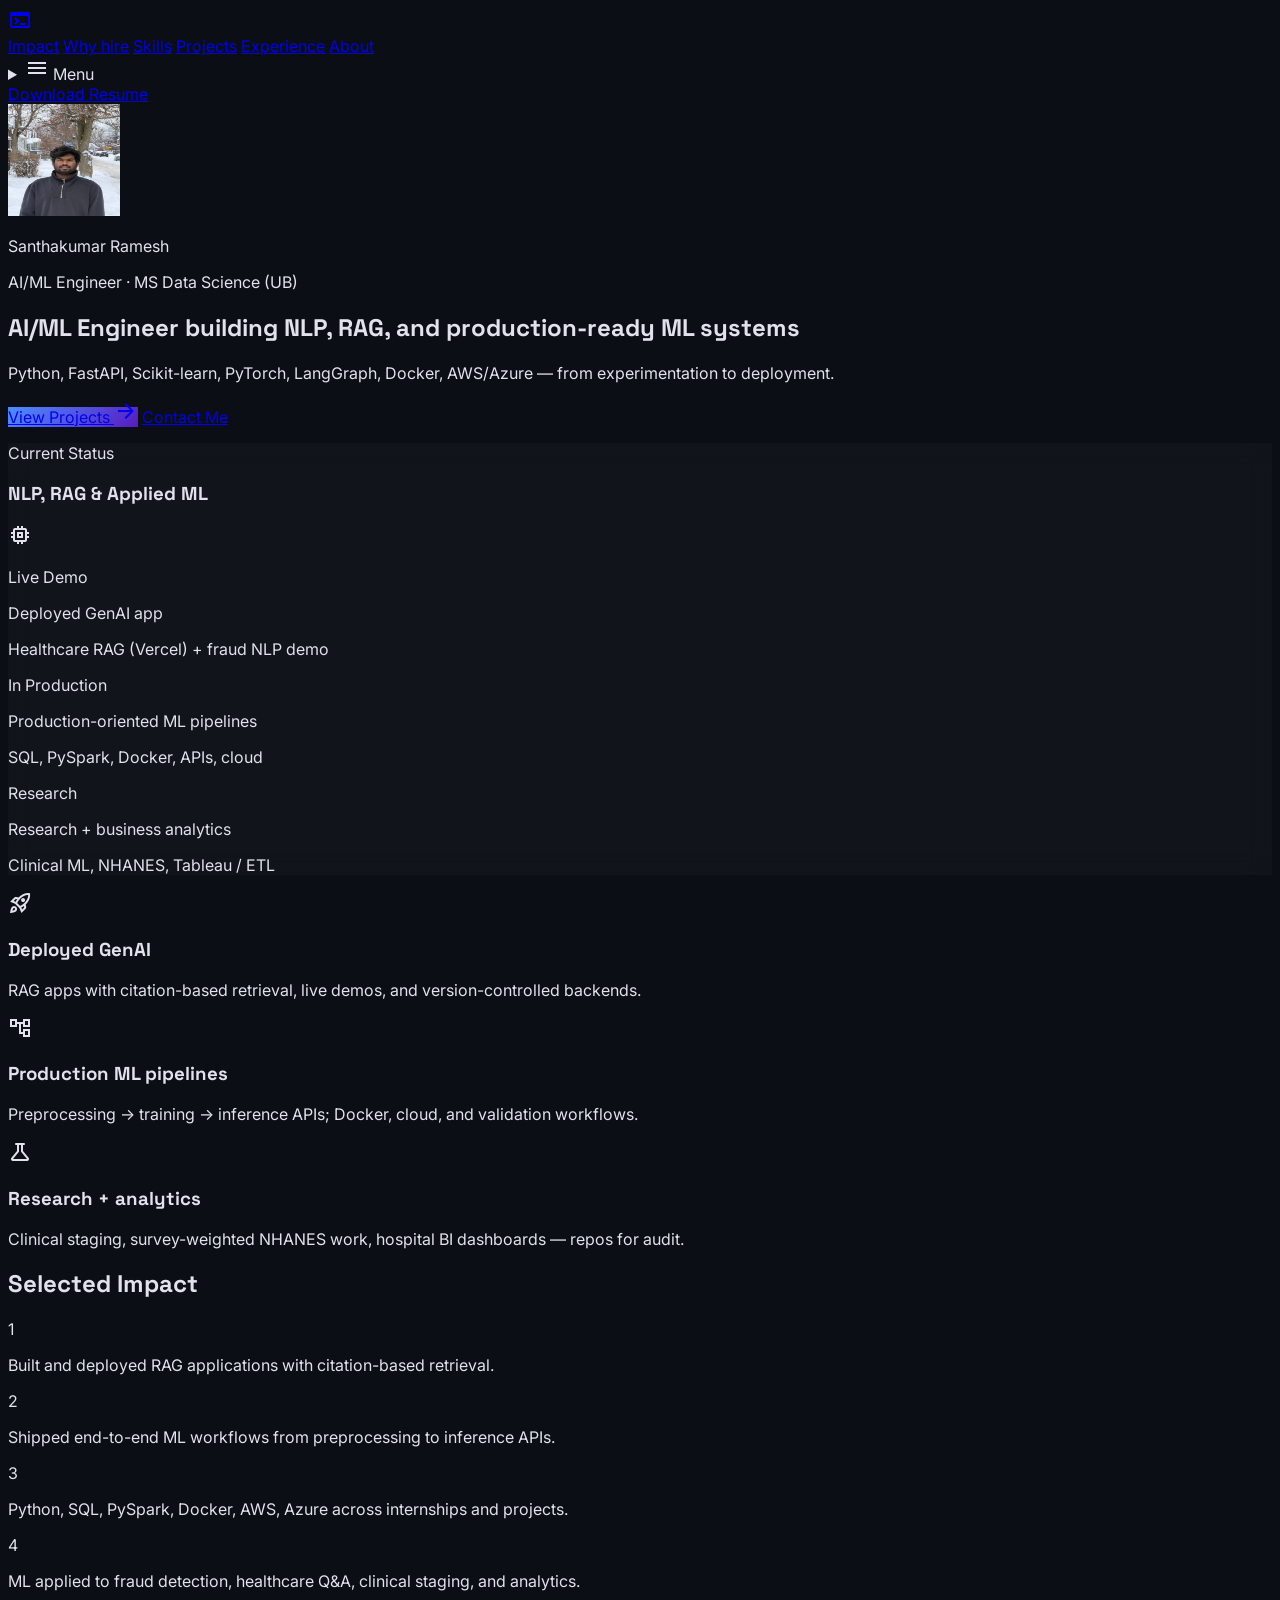
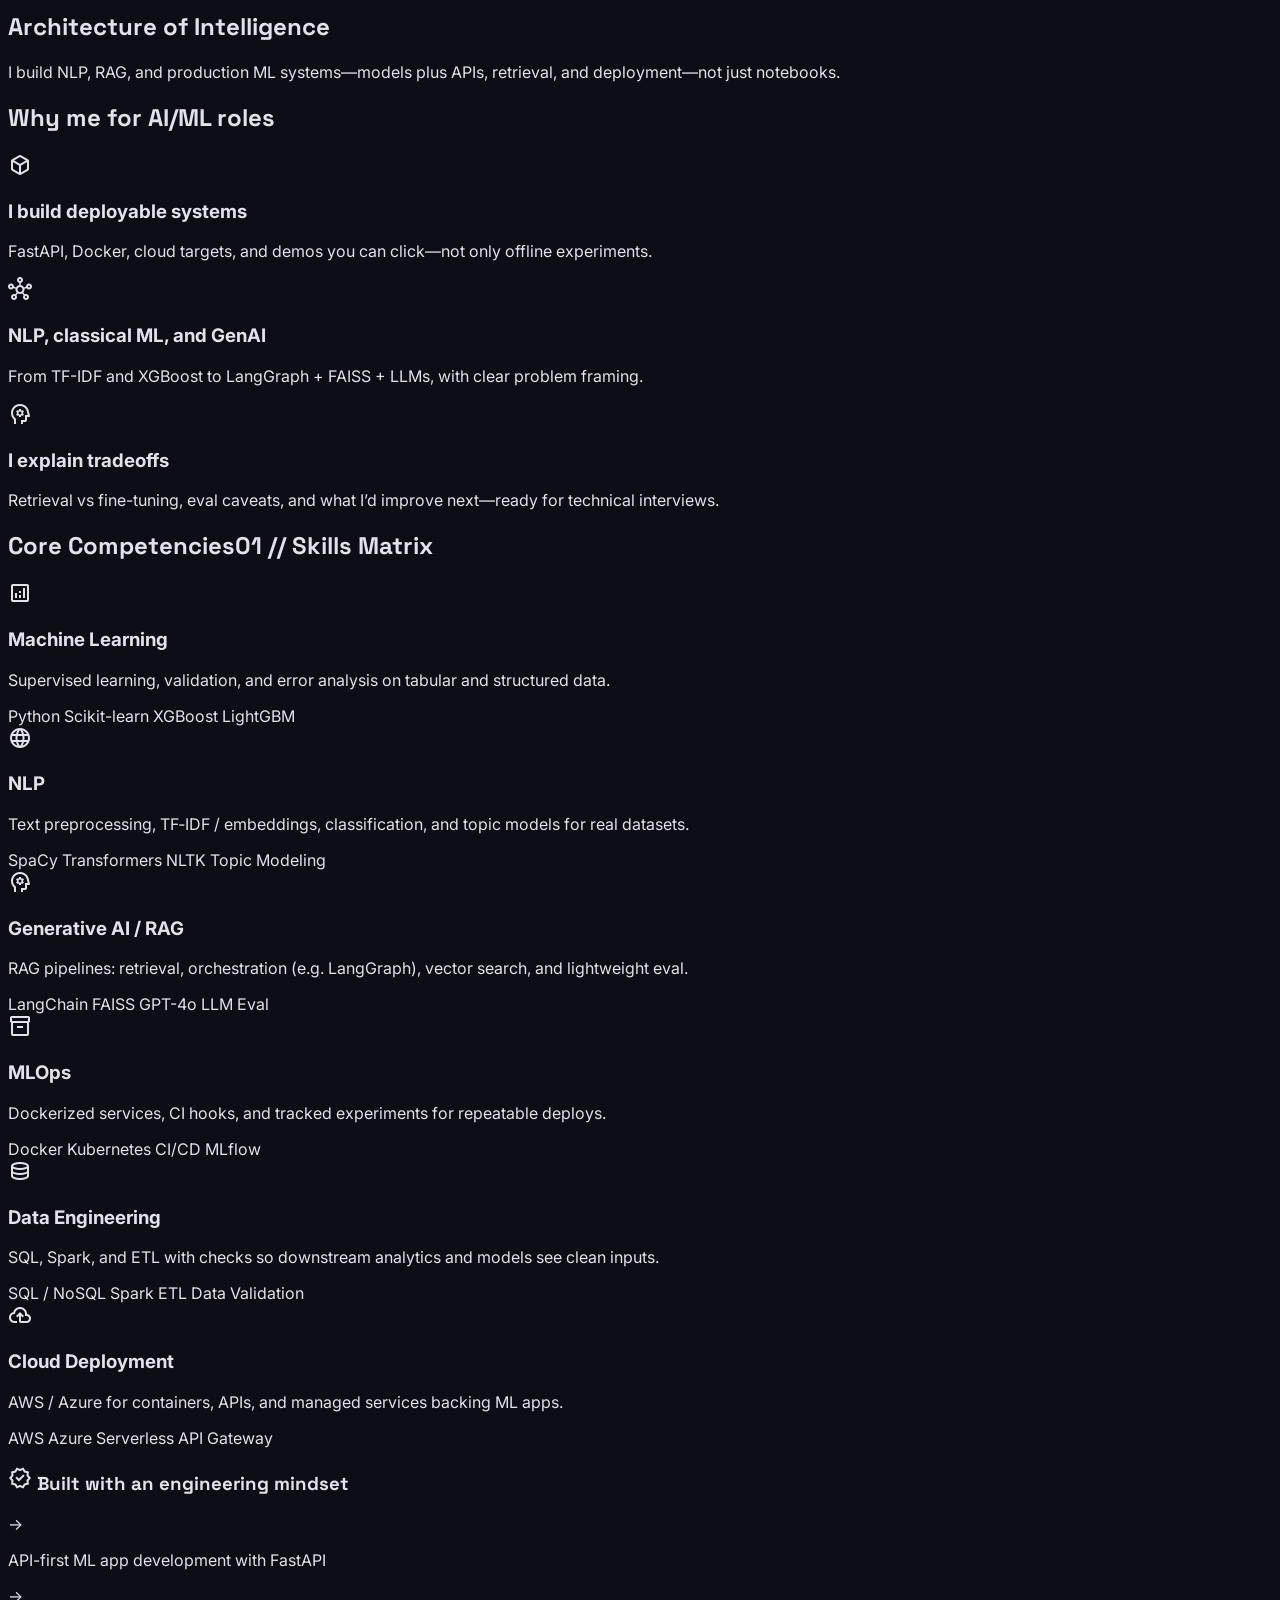
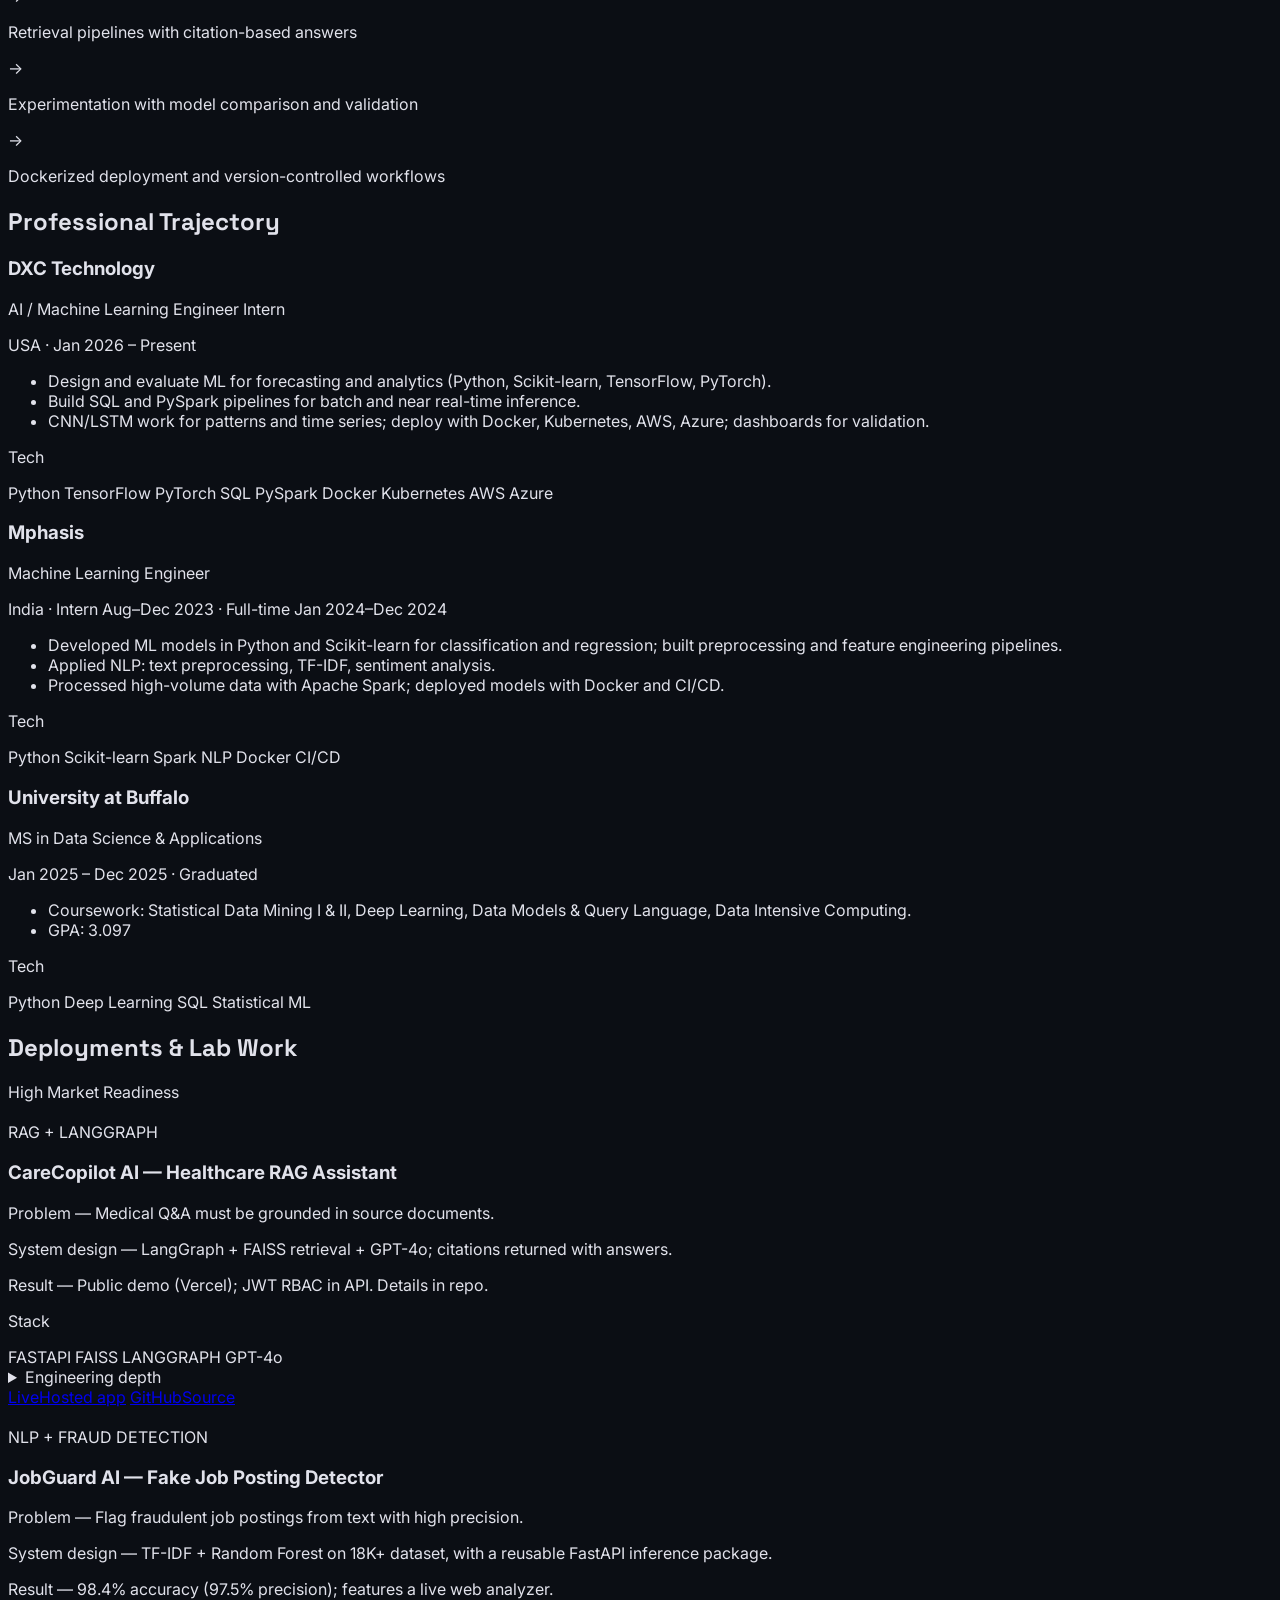
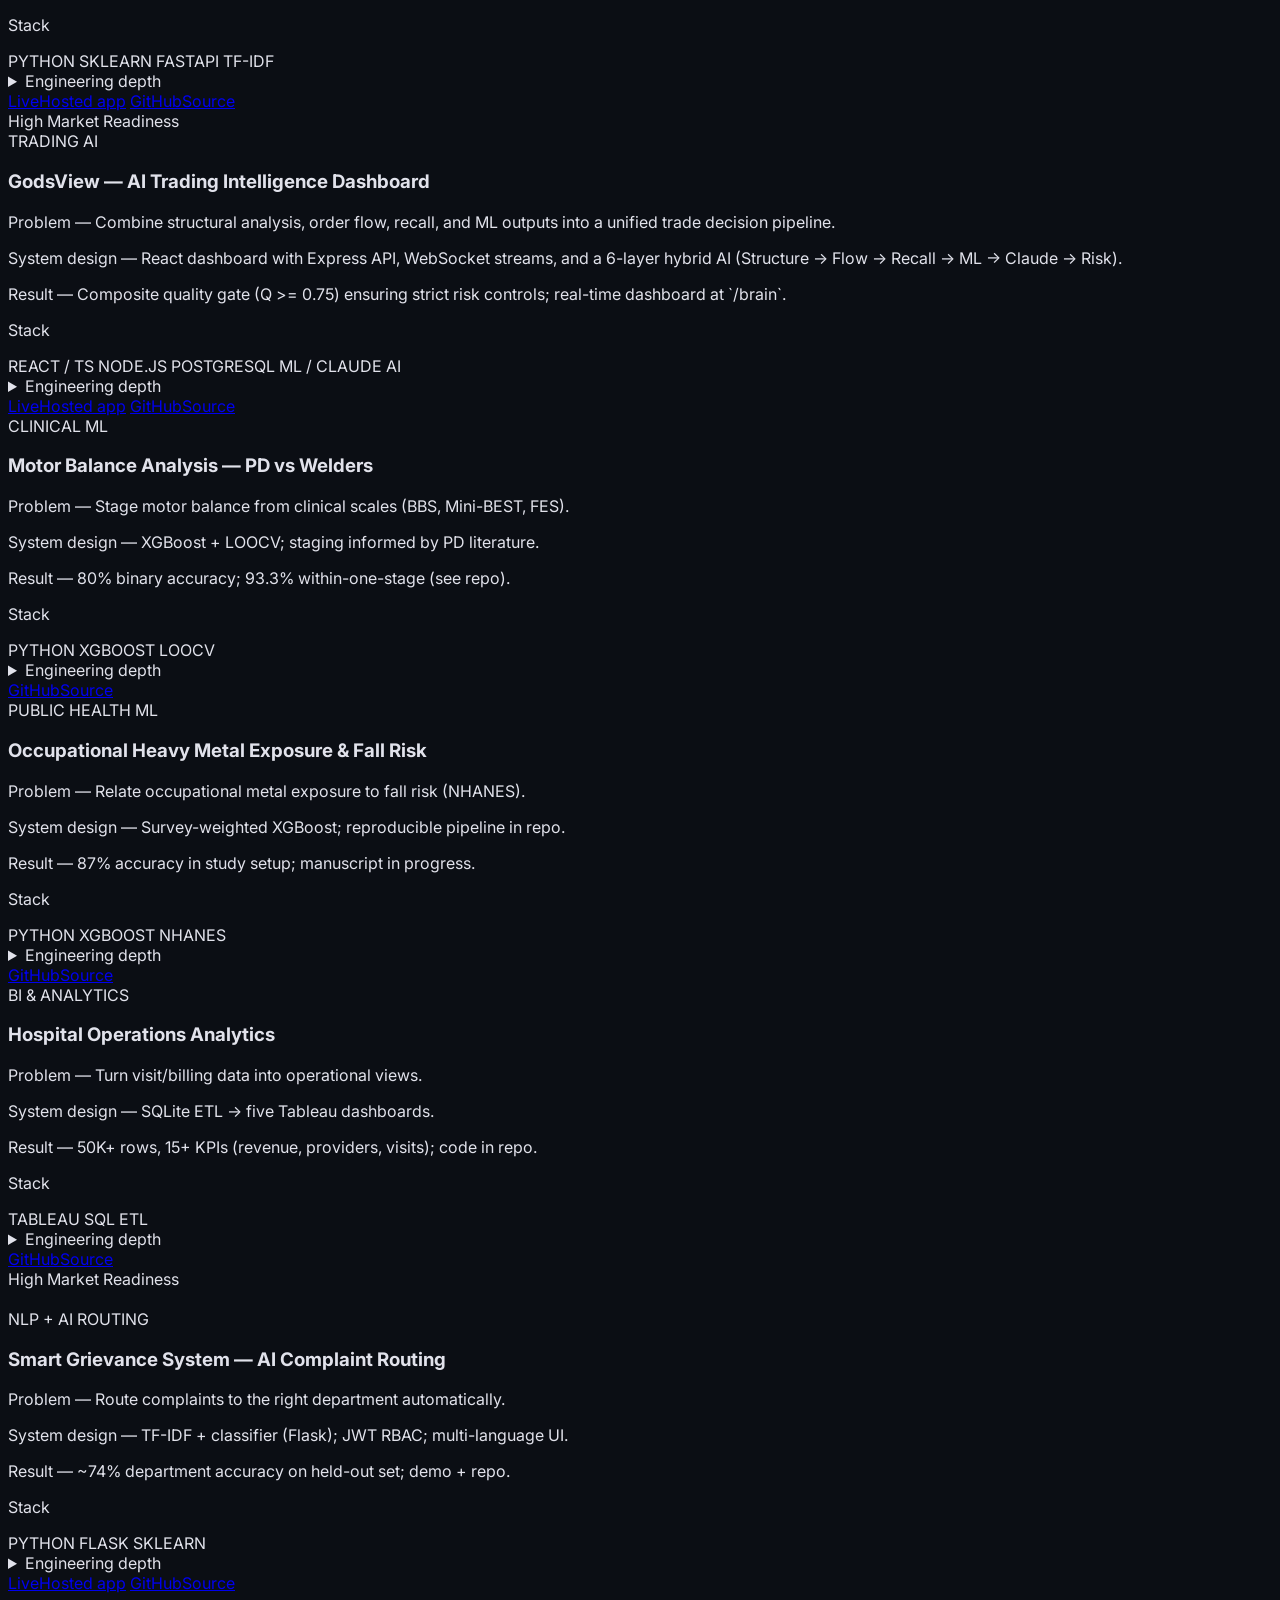
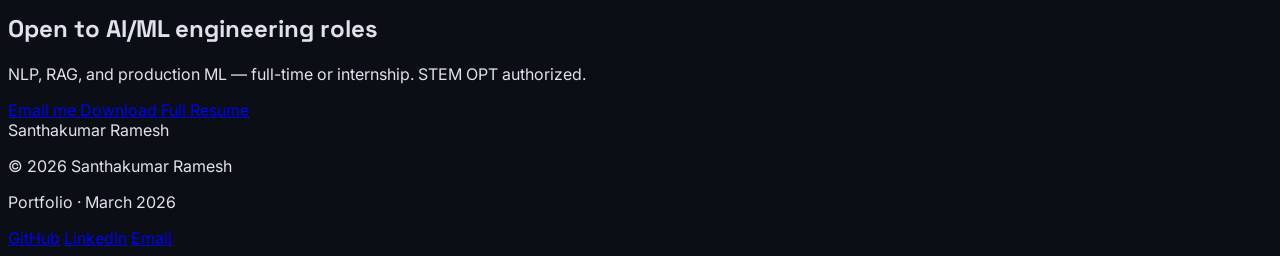
==== commit 9f63193f: "Highlight CareCopilot, GodsView, and Smart Grievance with High Market Readiness badges" ====
--- a/index.html
+++ b/index.html
@@ -467,7 +467,7 @@
 <div class="grid md:grid-cols-3 gap-8">
 <!-- CareCopilot AI - Interview Anchor (position 1) -->
 <div class="bg-surface-container rounded-xl overflow-hidden border-2 border-primary/30 flex flex-col relative">
-<span class="absolute top-4 right-4 text-[9px] font-bold uppercase tracking-wider px-2 py-1 rounded-md bg-primary/20 text-primary">Best for AI/ML Interviews</span>
+<span class="absolute top-4 right-4 text-[9px] font-bold uppercase tracking-wider px-2 py-1 rounded-md bg-primary/20 text-primary">High Market Readiness</span>
 <div class="h-48 bg-surface-container-high relative overflow-hidden group">
 <img alt="" class="w-full h-full object-cover opacity-60 group-hover:scale-105 transition-transform duration-500" role="presentation" src="https://lh3.googleusercontent.com/aida-public/[base64]"/>
 <div class="absolute inset-0 bg-gradient-to-t from-surface-container to-transparent"></div>
@@ -504,8 +504,7 @@
 </div>
 </div>
 <!-- JobGuard AI - Interview Anchor (position 2) -->
-<div class="bg-surface-container rounded-xl overflow-hidden border-2 border-primary/30 flex flex-col relative">
-<span class="absolute top-4 right-4 text-[9px] font-bold uppercase tracking-wider px-2 py-1 rounded-md bg-primary/20 text-primary">Best for AI/ML Interviews</span>
+<div class="bg-surface-container rounded-xl overflow-hidden border border-outline-variant/5 flex flex-col">
 <div class="h-48 bg-surface-container-high relative overflow-hidden group">
 <img alt="" class="w-full h-full object-cover opacity-60 group-hover:scale-105 transition-transform duration-500" role="presentation" src="https://lh3.googleusercontent.com/aida-public/[base64]"/>
 <div class="absolute inset-0 bg-gradient-to-t from-surface-container to-transparent"></div>
@@ -542,7 +541,8 @@
 </div>
 </div>
 <!-- GodsView Trading Intelligence -->
-<div class="bg-surface-container rounded-xl overflow-hidden border border-outline-variant/5 flex flex-col">
+<div class="bg-surface-container rounded-xl overflow-hidden border-2 border-primary/30 flex flex-col relative">
+<span class="absolute top-4 right-4 text-[9px] font-bold uppercase tracking-wider px-2 py-1 rounded-md bg-primary/20 text-primary">High Market Readiness</span>
 <div class="h-48 bg-surface-container-high relative overflow-hidden group">
 <div class="w-full h-full bg-gradient-to-br from-secondary/20 to-primary/20 group-hover:scale-105 transition-transform duration-500"></div>
 <div class="absolute inset-0 bg-gradient-to-t from-surface-container to-transparent"></div>
@@ -682,7 +682,8 @@
 </div>
 </div>
 <!-- Smart Grievance System -->
-<div class="bg-surface-container rounded-xl overflow-hidden border border-outline-variant/5 flex flex-col">
+<div class="bg-surface-container rounded-xl overflow-hidden border-2 border-primary/30 flex flex-col relative">
+<span class="absolute top-4 right-4 text-[9px] font-bold uppercase tracking-wider px-2 py-1 rounded-md bg-primary/20 text-primary">High Market Readiness</span>
 <div class="h-48 bg-surface-container-high relative overflow-hidden group">
 <img alt="" class="w-full h-full object-cover opacity-60 group-hover:scale-105 transition-transform duration-500" role="presentation" src="https://lh3.googleusercontent.com/aida-public/[base64]"/>
 <div class="absolute inset-0 bg-gradient-to-t from-surface-container to-transparent"></div>
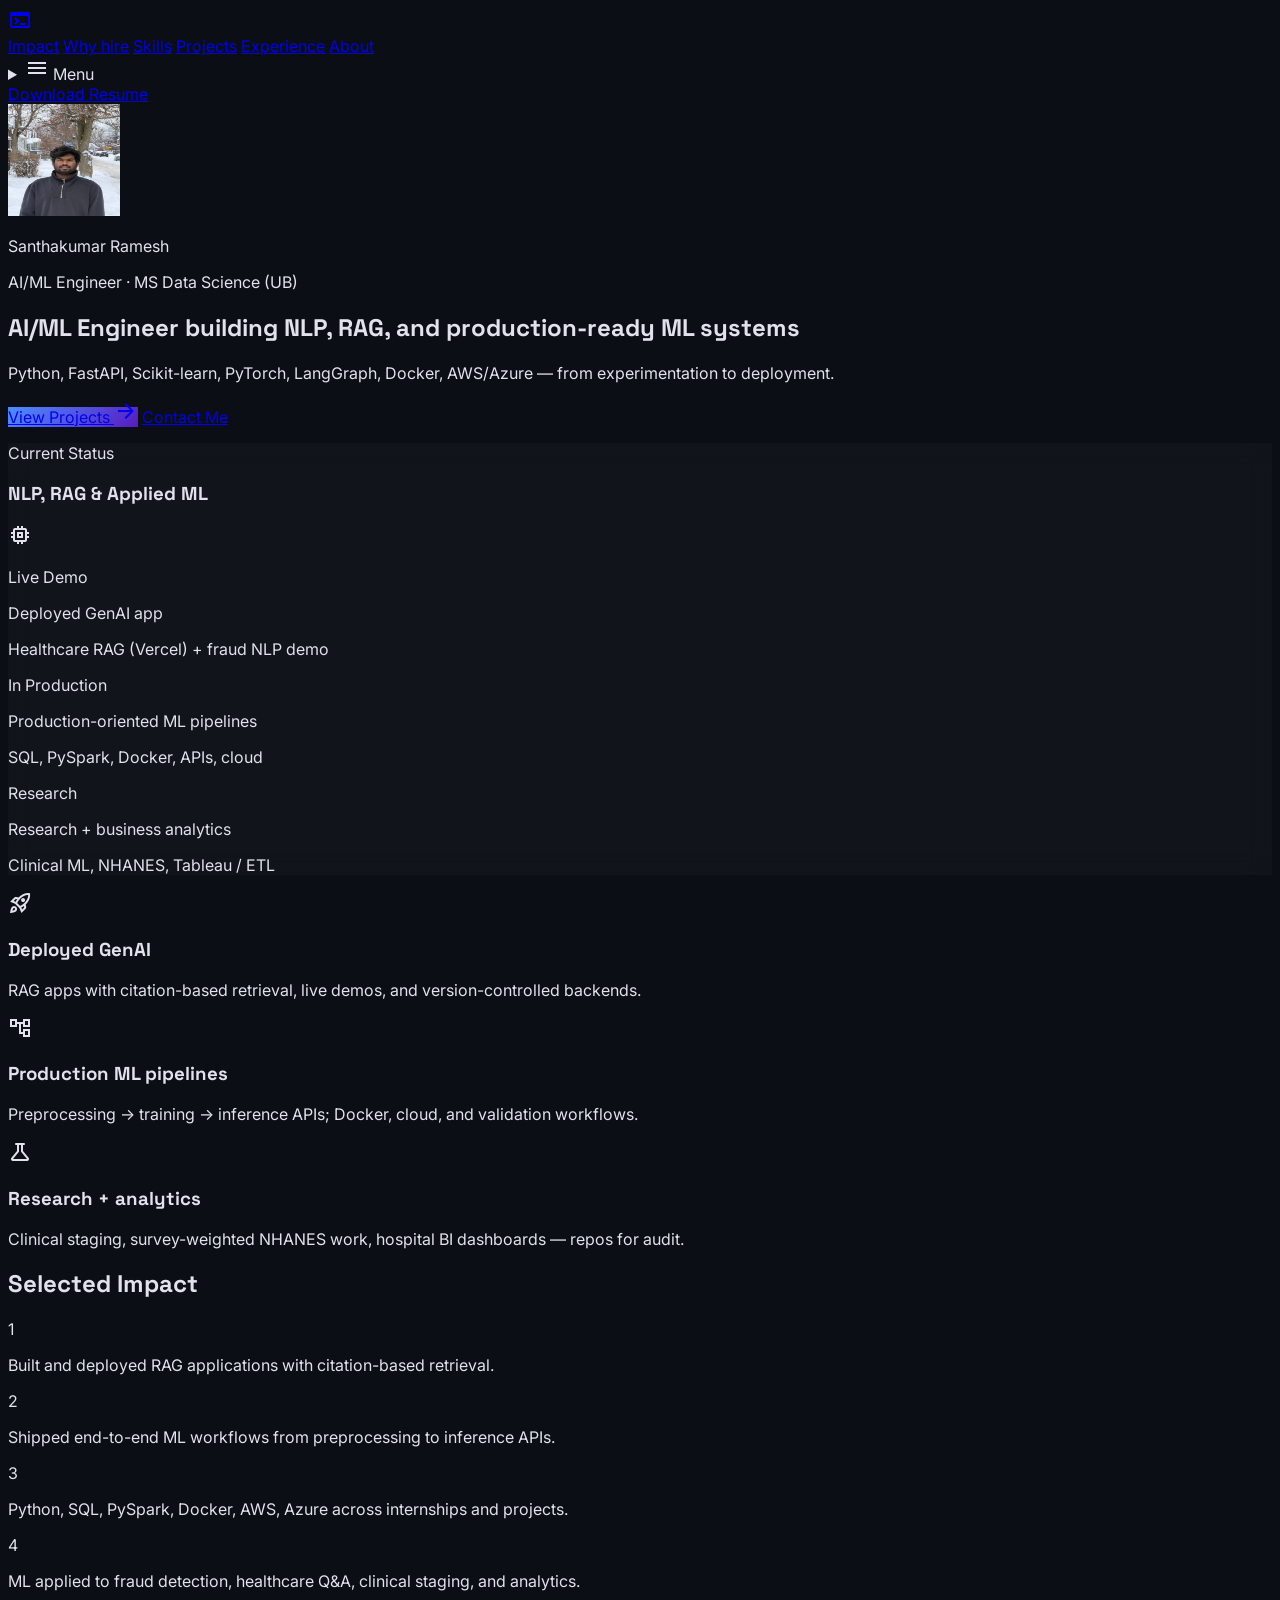
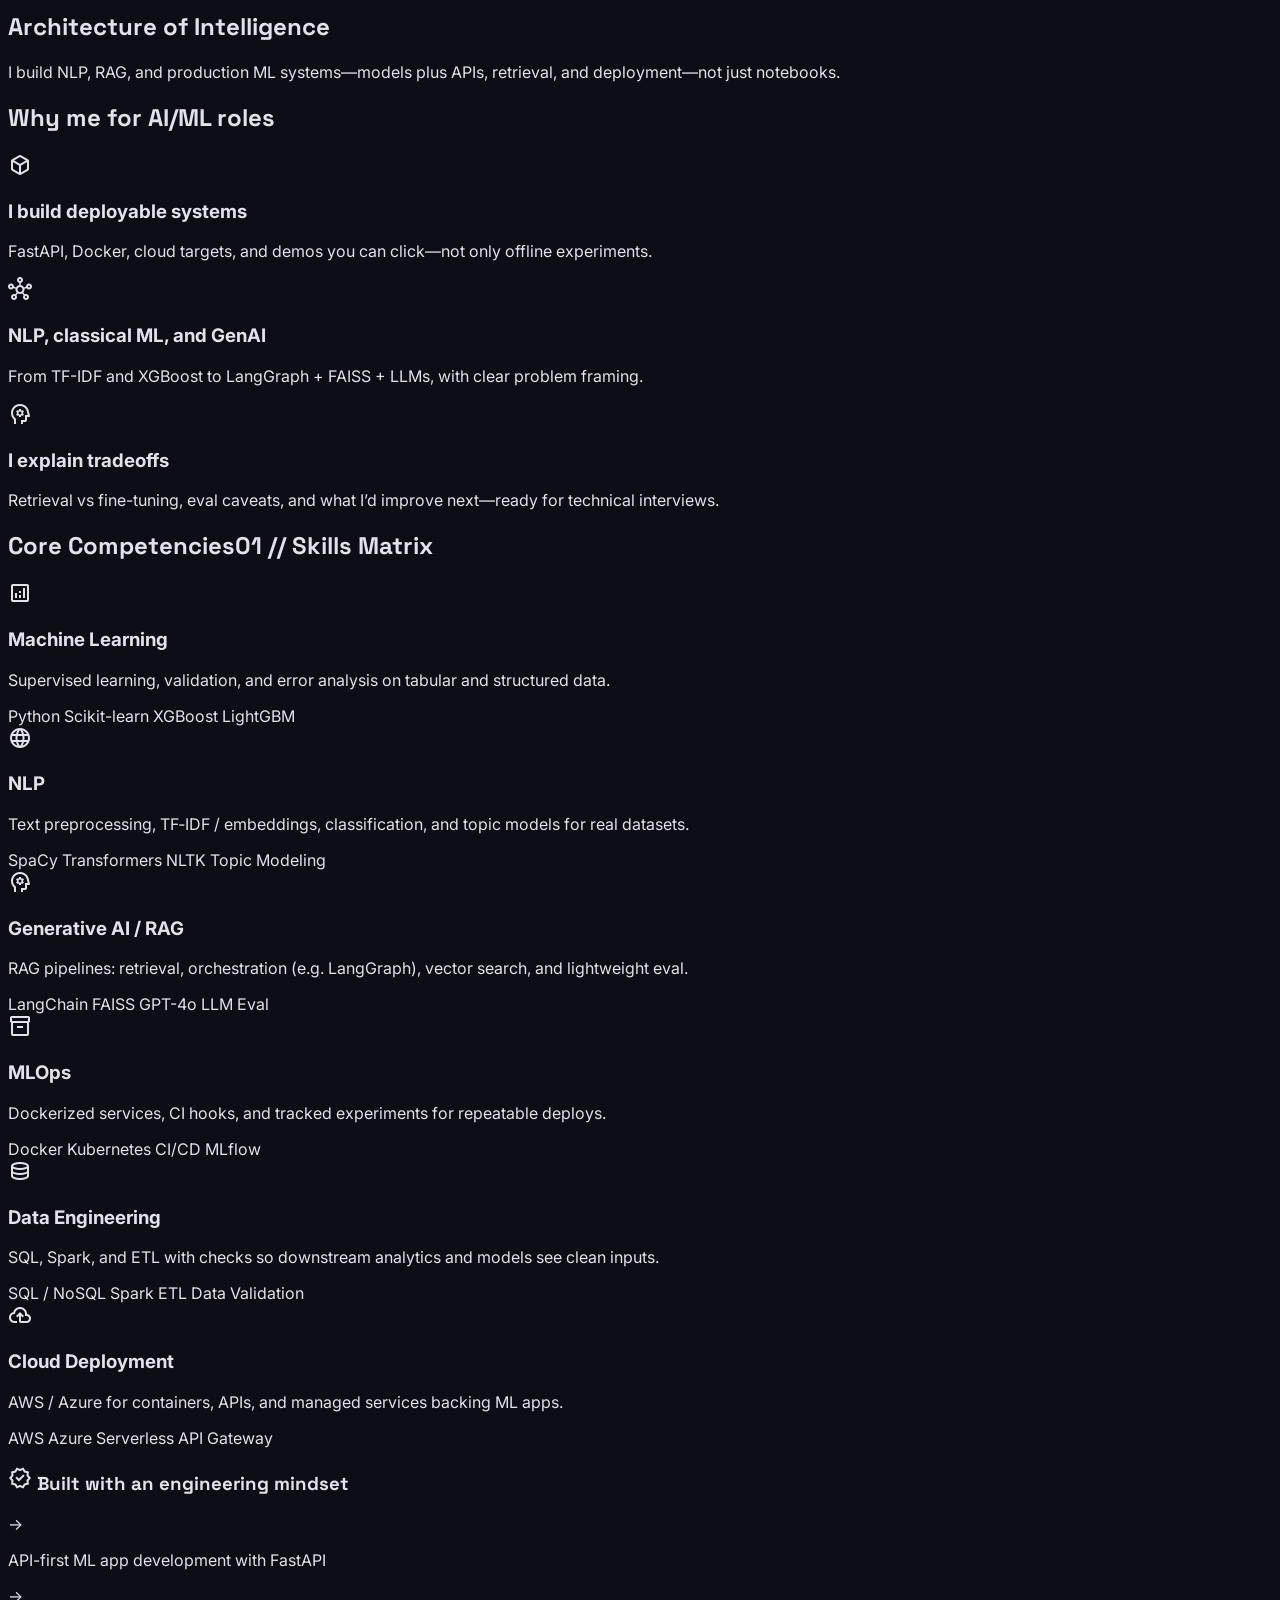
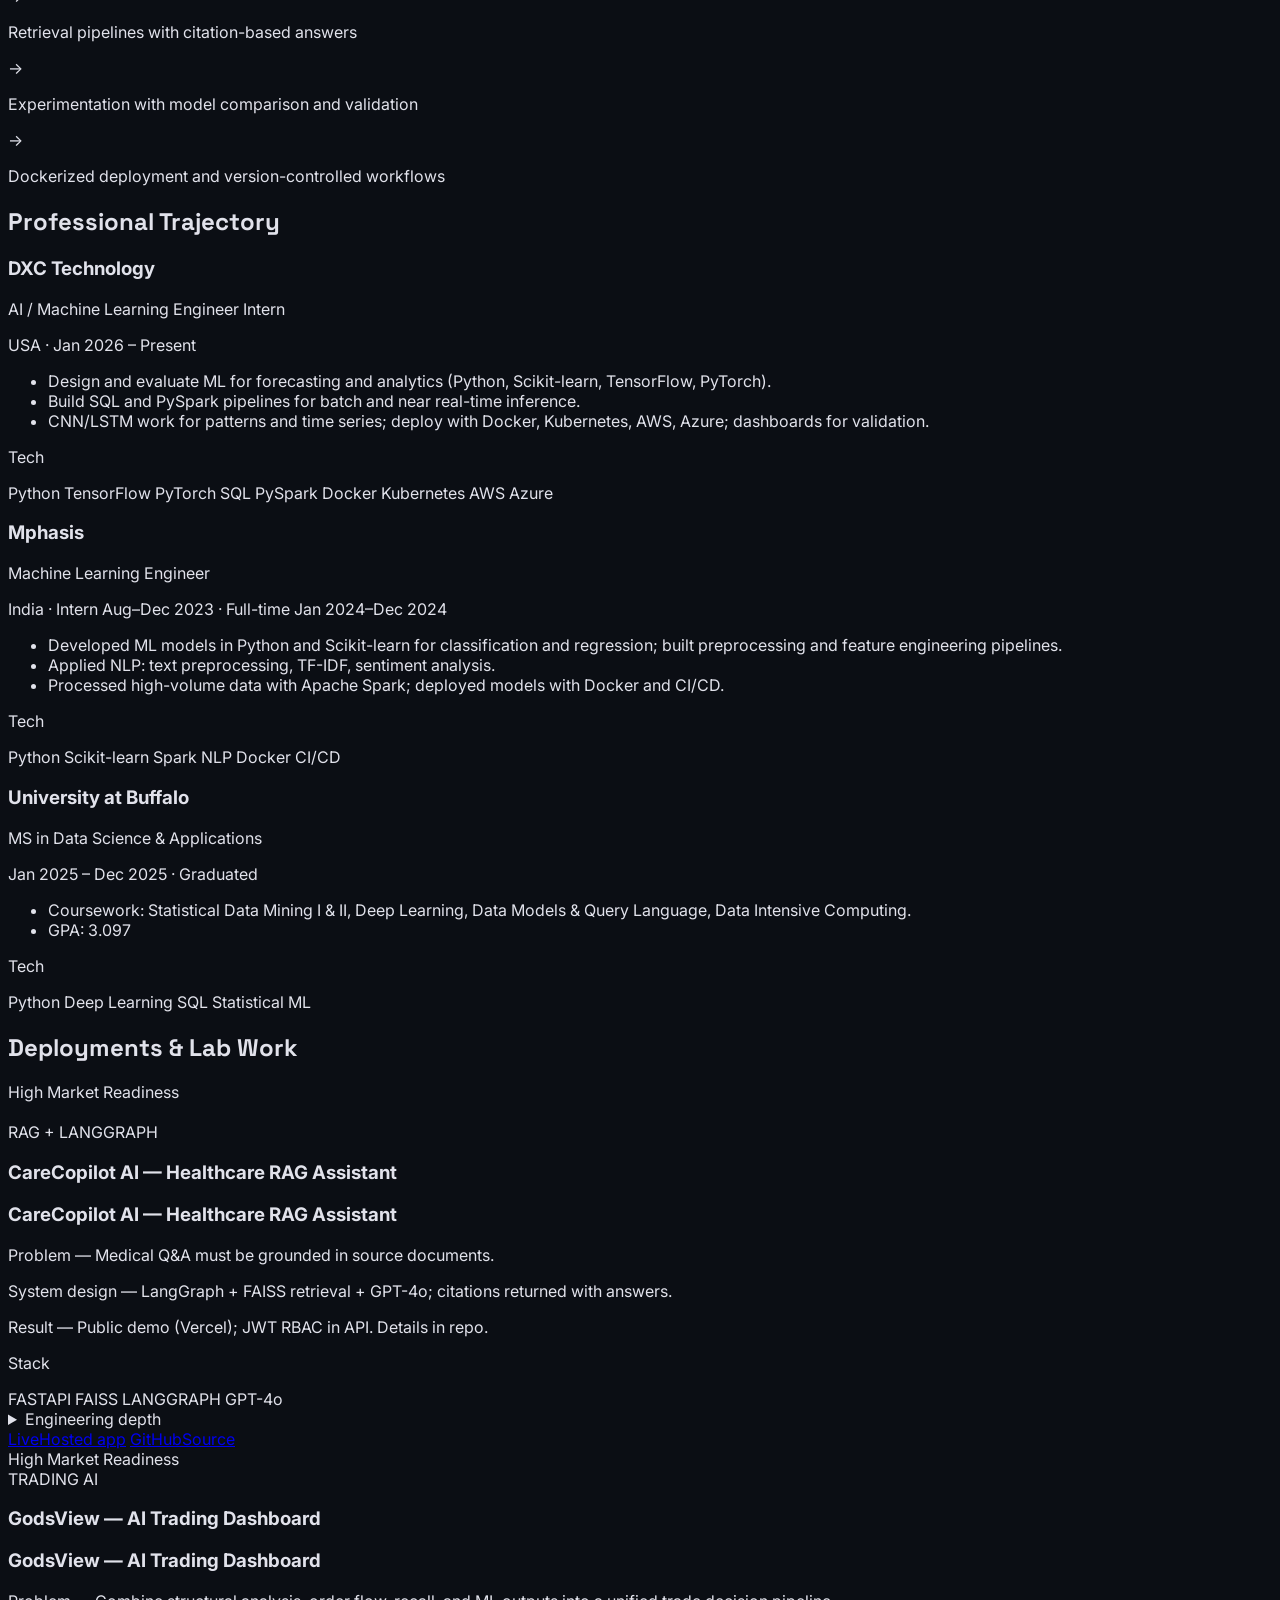
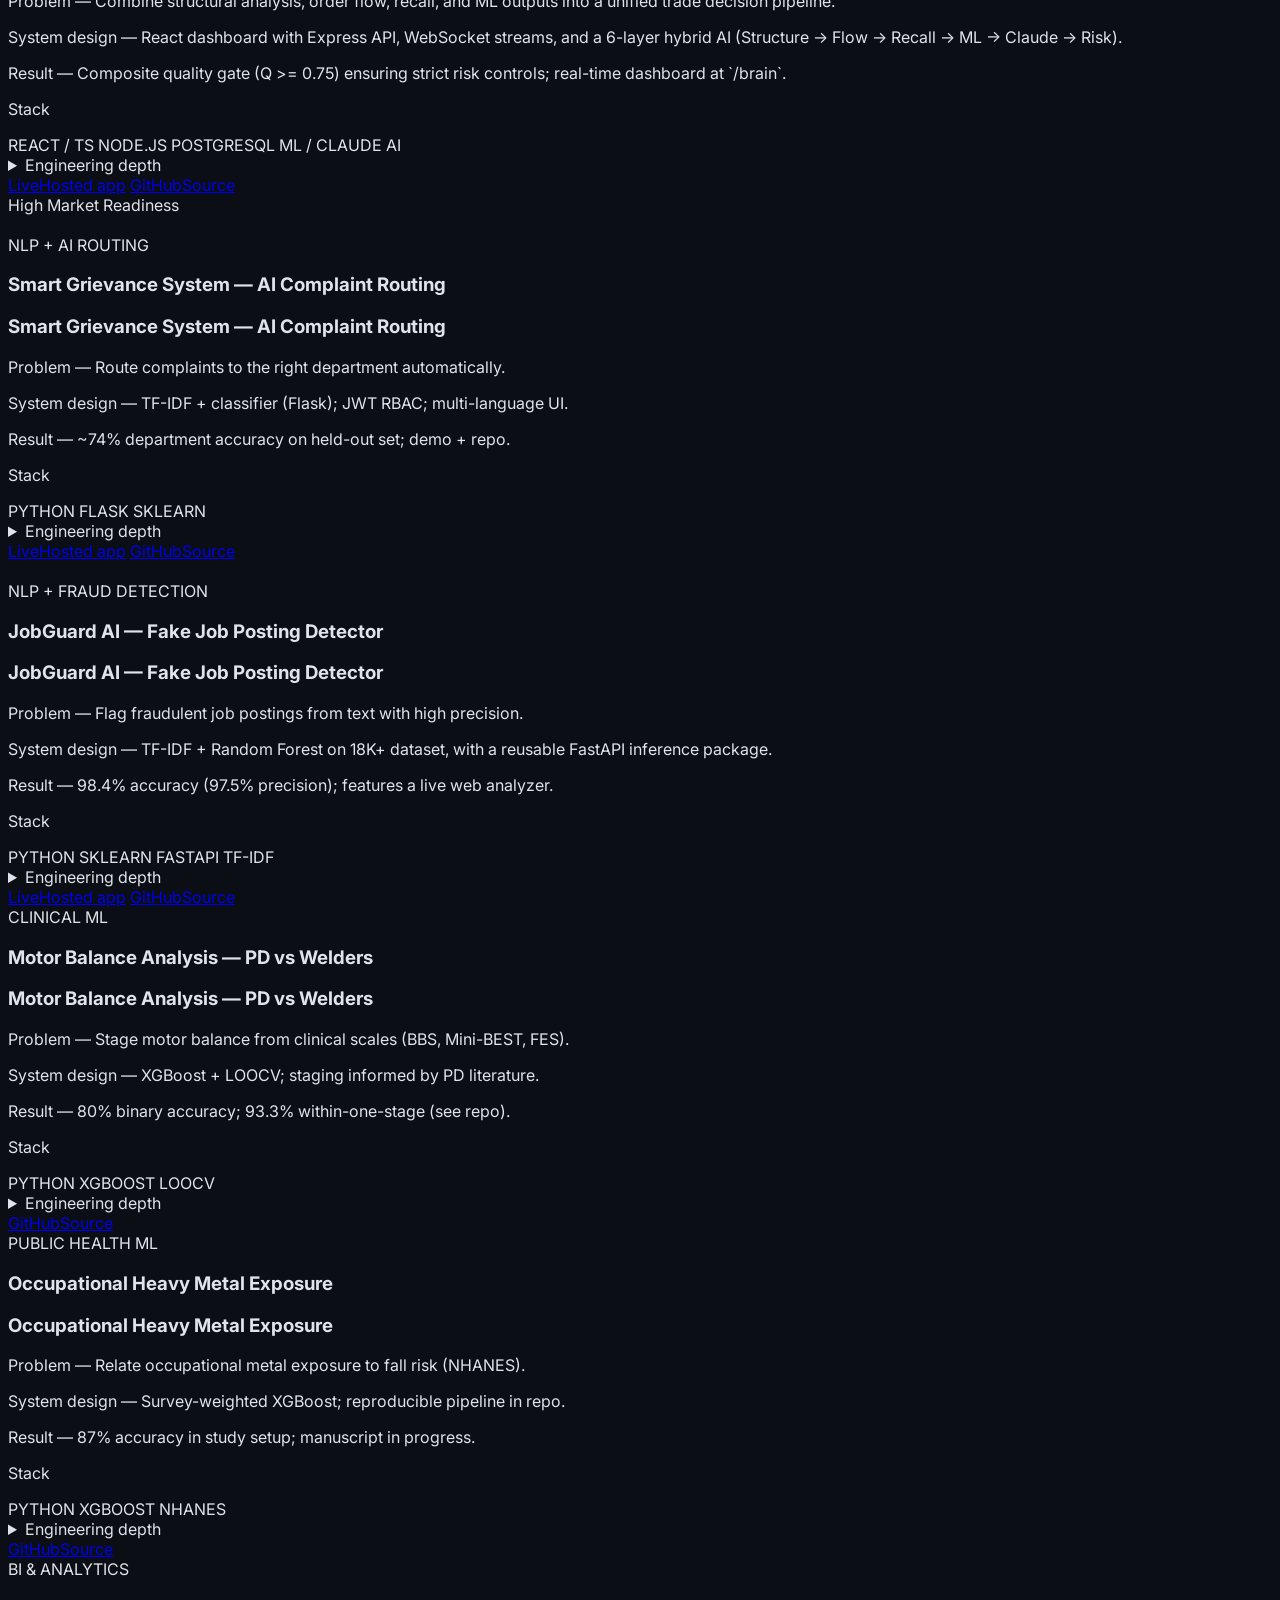
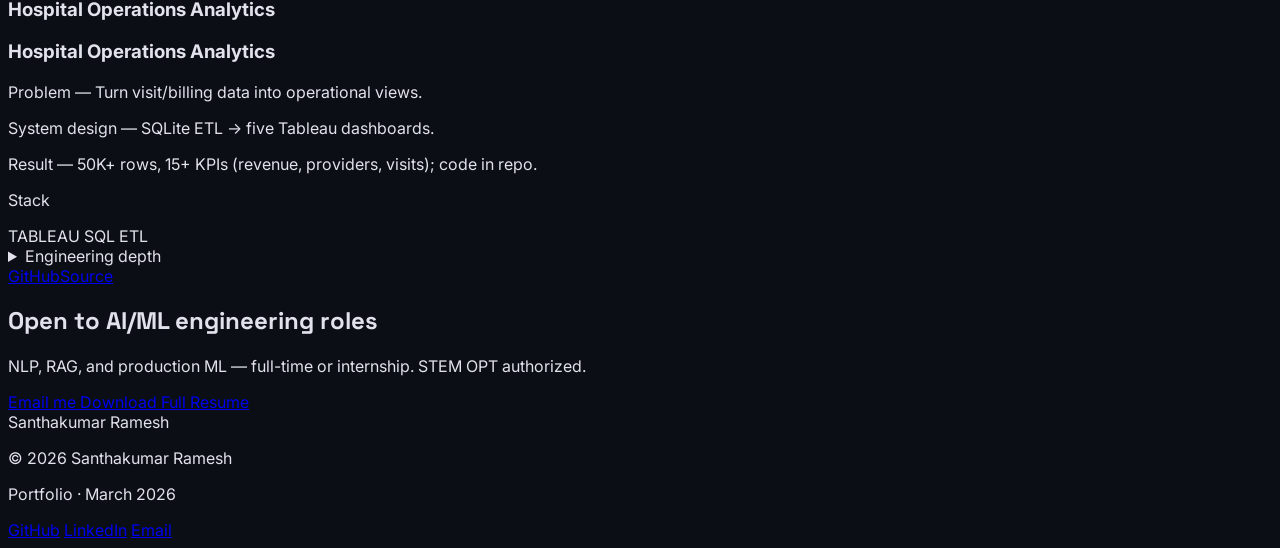
==== commit e5d9475f: "Animate projects and reorder high market readiness items" ====
--- a/index.html
+++ b/index.html
@@ -465,24 +465,23 @@
 <section class="max-w-7xl mx-auto px-4 sm:px-6 py-24 scroll-mt-24" id="projects">
 <h2 class="text-3xl font-headline font-bold mb-12">Deployments &amp; Lab Work</h2>
 <div class="grid md:grid-cols-3 gap-8">
-<!-- CareCopilot AI - Interview Anchor (position 1) -->
-<div class="bg-surface-container rounded-xl overflow-hidden border-2 border-primary/30 flex flex-col relative">
-<span class="absolute top-4 right-4 text-[9px] font-bold uppercase tracking-wider px-2 py-1 rounded-md bg-primary/20 text-primary">High Market Readiness</span>
-<div class="h-48 bg-surface-container-high relative overflow-hidden group">
-<img alt="" class="w-full h-full object-cover opacity-60 group-hover:scale-105 transition-transform duration-500" role="presentation" src="https://lh3.googleusercontent.com/aida-public/[base64]"/>
-<div class="absolute inset-0 bg-gradient-to-t from-surface-container to-transparent"></div>
-<div class="absolute bottom-4 left-4">
-<span class="text-[10px] px-2 py-1 rounded-md bg-secondary/20 text-secondary font-bold backdrop-blur-md">RAG + LANGGRAPH</span>
-</div>
-</div>
-<div class="p-6 flex-grow space-y-4">
-<h3 class="text-xl font-bold">CareCopilot AI — Healthcare RAG Assistant</h3>
-<div class="text-xs text-on-surface-variant space-y-2 leading-relaxed">
+<div tabindex="0" class="group relative bg-surface-container rounded-xl overflow-hidden border-2 border-primary/30 h-[420px] flex flex-col focus-within:ring-2 focus-within:ring-primary focus:outline-none">
+<span class="absolute top-4 right-4 z-20 text-[9px] font-bold uppercase tracking-wider px-2 py-1 rounded-md bg-primary/20 text-primary pointer-events-none">High Market Readiness</span>
+<div class="absolute inset-0 z-0 bg-surface-container-high transition-transform duration-700 group-hover:scale-105 group-focus:scale-105">
+<img alt="" class="w-full h-full object-cover opacity-80" role="presentation" src="https://lh3.googleusercontent.com/aida-public/[base64]"/>
+<div class="absolute inset-0 bg-gradient-to-t from-surface-container via-surface-container/80 to-transparent"></div>
+<div class="absolute bottom-6 left-6 right-6 transition-opacity duration-300 group-hover:opacity-0 group-focus:opacity-0">
+<span class="text-[10px] px-2 py-1 rounded-md bg-secondary/20 text-secondary font-bold backdrop-blur-md mb-3 inline-block">RAG + LANGGRAPH</span>
+<h3 class="text-xl font-bold text-white drop-shadow-md">CareCopilot AI — Healthcare RAG Assistant</h3>
+</div>
+</div>
+<div class="absolute inset-0 z-10 bg-surface-container/95 backdrop-blur-xl p-6 flex flex-col opacity-0 translate-y-8 group-hover:opacity-100 group-hover:translate-y-0 group-focus:opacity-100 group-focus:translate-y-0 transition-all duration-500 ease-out overflow-y-auto custom-scrollbar">
+<h3 class="text-xl font-bold mb-4">CareCopilot AI — Healthcare RAG Assistant</h3>
+<div class="text-xs text-on-surface-variant space-y-2 leading-relaxed flex-grow">
 <p><span class="text-primary font-bold">Problem</span> — Medical Q&amp;A must be grounded in source documents.</p>
 <p><span class="text-primary font-bold">System design</span> — LangGraph + FAISS retrieval + GPT-4o; citations returned with answers.</p>
 <p><span class="text-primary font-bold">Result</span> — Public demo (Vercel); JWT RBAC in API. Details in repo.</p>
-</div>
-<p class="text-[10px] font-bold text-on-surface-variant uppercase tracking-wider mt-3 mb-1">Stack</p>
+<p class="text-[10px] font-bold text-on-surface-variant uppercase tracking-wider mt-4 mb-2">Stack</p>
 <div class="flex flex-wrap gap-2">
 <span class="text-[10px] font-bold text-outline">FASTAPI</span>
 <span class="text-[10px] font-bold text-outline">FAISS</span>
@@ -498,28 +497,103 @@
 </div>
 </details>
 </div>
-<div class="p-6 pt-0 flex flex-col sm:flex-row gap-3 sm:gap-4">
+<div class="pt-5 flex flex-col sm:flex-row gap-3 mt-auto">
 <a class="w-full sm:flex-1 flex flex-col items-center justify-center gap-0.5 py-2.5 sm:py-2 text-xs font-bold border border-outline-variant/20 rounded-lg hover:bg-white/5 transition-colors min-h-[44px] focus-visible:outline focus-visible:outline-2 focus-visible:outline-offset-2 focus-visible:outline-primary" href="https://carecopilot-ai-eight.vercel.app" target="_blank" rel="noopener noreferrer">Live<span class="text-[9px] font-normal text-on-surface-variant/70">Hosted app</span></a>
 <a class="w-full sm:flex-1 flex flex-col items-center justify-center gap-0.5 py-2.5 sm:py-2 text-xs font-bold border border-outline-variant/20 rounded-lg hover:bg-white/5 transition-colors min-h-[44px] focus-visible:outline focus-visible:outline-2 focus-visible:outline-offset-2 focus-visible:outline-primary" href="https://github.com/Santhakumarramesh/healthcare-rag-agent" target="_blank" rel="noopener noreferrer">GitHub<span class="text-[9px] font-normal text-on-surface-variant/70">Source</span></a>
 </div>
 </div>
-<!-- JobGuard AI - Interview Anchor (position 2) -->
-<div class="bg-surface-container rounded-xl overflow-hidden border border-outline-variant/5 flex flex-col">
-<div class="h-48 bg-surface-container-high relative overflow-hidden group">
-<img alt="" class="w-full h-full object-cover opacity-60 group-hover:scale-105 transition-transform duration-500" role="presentation" src="https://lh3.googleusercontent.com/aida-public/[base64]"/>
-<div class="absolute inset-0 bg-gradient-to-t from-surface-container to-transparent"></div>
-<div class="absolute bottom-4 left-4">
-<span class="text-[10px] px-2 py-1 rounded-md bg-primary/20 text-primary font-bold backdrop-blur-md">NLP + FRAUD DETECTION</span>
-</div>
-</div>
-<div class="p-6 flex-grow space-y-4">
-<h3 class="text-xl font-bold">JobGuard AI — Fake Job Posting Detector</h3>
-<div class="text-xs text-on-surface-variant space-y-2 leading-relaxed">
+</div>
+<div tabindex="0" class="group relative bg-surface-container rounded-xl overflow-hidden border-2 border-primary/30 h-[420px] flex flex-col focus-within:ring-2 focus-within:ring-primary focus:outline-none">
+<span class="absolute top-4 right-4 z-20 text-[9px] font-bold uppercase tracking-wider px-2 py-1 rounded-md bg-primary/20 text-primary pointer-events-none">High Market Readiness</span>
+<div class="absolute inset-0 z-0 bg-surface-container-high transition-transform duration-700 group-hover:scale-105 group-focus:scale-105">
+<div class="w-full h-full bg-gradient-to-br from-secondary/30 to-primary/30"></div>
+<div class="absolute inset-0 bg-gradient-to-t from-surface-container via-surface-container/80 to-transparent"></div>
+<div class="absolute bottom-6 left-6 right-6 transition-opacity duration-300 group-hover:opacity-0 group-focus:opacity-0">
+<span class="text-[10px] px-2 py-1 rounded-md bg-secondary/20 text-secondary font-bold backdrop-blur-md mb-3 inline-block">TRADING AI</span>
+<h3 class="text-xl font-bold text-white drop-shadow-md">GodsView — AI Trading Dashboard</h3>
+</div>
+</div>
+<div class="absolute inset-0 z-10 bg-surface-container/95 backdrop-blur-xl p-6 flex flex-col opacity-0 translate-y-8 group-hover:opacity-100 group-hover:translate-y-0 group-focus:opacity-100 group-focus:translate-y-0 transition-all duration-500 ease-out overflow-y-auto custom-scrollbar">
+<h3 class="text-xl font-bold mb-4">GodsView — AI Trading Dashboard</h3>
+<div class="text-xs text-on-surface-variant space-y-2 leading-relaxed flex-grow">
+<p><span class="text-primary font-bold">Problem</span> — Combine structural analysis, order flow, recall, and ML outputs into a unified trade decision pipeline.</p>
+<p><span class="text-primary font-bold">System design</span> — React dashboard with Express API, WebSocket streams, and a 6-layer hybrid AI (Structure → Flow → Recall → ML → Claude → Risk).</p>
+<p><span class="text-primary font-bold">Result</span> — Composite quality gate (Q &gt;= 0.75) ensuring strict risk controls; real-time dashboard at `/brain`.</p>
+<p class="text-[10px] font-bold text-on-surface-variant uppercase tracking-wider mt-4 mb-2">Stack</p>
+<div class="flex flex-wrap gap-2">
+<span class="text-[10px] font-bold text-outline">REACT / TS</span>
+<span class="text-[10px] font-bold text-outline">NODE.JS</span>
+<span class="text-[10px] font-bold text-outline">POSTGRESQL</span>
+<span class="text-[10px] font-bold text-outline">ML / CLAUDE AI</span>
+</div>
+<details class="group/details mt-4">
+<summary class="text-xs font-bold text-primary cursor-pointer list-none flex items-center gap-1 [&::-webkit-details-marker]:hidden">Engineering depth</summary>
+<div class="mt-3 pt-3 border-t border-outline-variant/20 space-y-2 text-xs text-on-surface-variant">
+<p><strong>Stack:</strong> React, TypeScript, Express, WebSocket, PostgreSQL, logistic regression, Claude AI.</p>
+<p><strong>Why this approach:</strong> Multi-layer scoring gates noisy signals and enforces a strict risk policy before execution.</p>
+<p><strong>What I'd improve:</strong> Full public cloud deployment and automated strategy regression tests.</p>
+</div>
+</details>
+</div>
+<div class="pt-5 flex flex-col sm:flex-row gap-3 mt-auto">
+<a class="w-full sm:flex-1 flex flex-col items-center justify-center gap-0.5 py-2.5 sm:py-2 text-xs font-bold border border-outline-variant/20 rounded-lg hover:bg-white/5 transition-colors min-h-[44px] focus-visible:outline focus-visible:outline-2 focus-visible:outline-offset-2 focus-visible:outline-primary" href="http://localhost:5173/brain" target="_blank" rel="noopener noreferrer">Live<span class="text-[9px] font-normal text-on-surface-variant/70">Hosted app</span></a>
+<a class="w-full sm:flex-1 flex flex-col items-center justify-center gap-0.5 py-2.5 sm:py-2 text-xs font-bold border border-outline-variant/20 rounded-lg hover:bg-white/5 transition-colors min-h-[44px] focus-visible:outline focus-visible:outline-2 focus-visible:outline-offset-2 focus-visible:outline-primary" href="https://github.com/Santhakumarramesh/Godsview" target="_blank" rel="noopener noreferrer">GitHub<span class="text-[9px] font-normal text-on-surface-variant/70">Source</span></a>
+</div>
+</div>
+</div>
+<div tabindex="0" class="group relative bg-surface-container rounded-xl overflow-hidden border-2 border-primary/30 h-[420px] flex flex-col focus-within:ring-2 focus-within:ring-primary focus:outline-none">
+<span class="absolute top-4 right-4 z-20 text-[9px] font-bold uppercase tracking-wider px-2 py-1 rounded-md bg-primary/20 text-primary pointer-events-none">High Market Readiness</span>
+<div class="absolute inset-0 z-0 bg-surface-container-high transition-transform duration-700 group-hover:scale-105 group-focus:scale-105">
+<img alt="" class="w-full h-full object-cover opacity-80" role="presentation" src="https://lh3.googleusercontent.com/aida-public/[base64]"/>
+<div class="absolute inset-0 bg-gradient-to-t from-surface-container via-surface-container/80 to-transparent"></div>
+<div class="absolute bottom-6 left-6 right-6 transition-opacity duration-300 group-hover:opacity-0 group-focus:opacity-0">
+<span class="text-[10px] px-2 py-1 rounded-md bg-secondary/20 text-secondary font-bold backdrop-blur-md mb-3 inline-block">NLP + AI ROUTING</span>
+<h3 class="text-xl font-bold text-white drop-shadow-md">Smart Grievance System — AI Complaint Routing</h3>
+</div>
+</div>
+<div class="absolute inset-0 z-10 bg-surface-container/95 backdrop-blur-xl p-6 flex flex-col opacity-0 translate-y-8 group-hover:opacity-100 group-hover:translate-y-0 group-focus:opacity-100 group-focus:translate-y-0 transition-all duration-500 ease-out overflow-y-auto custom-scrollbar">
+<h3 class="text-xl font-bold mb-4">Smart Grievance System — AI Complaint Routing</h3>
+<div class="text-xs text-on-surface-variant space-y-2 leading-relaxed flex-grow">
+<p><span class="text-primary font-bold">Problem</span> — Route complaints to the right department automatically.</p>
+<p><span class="text-primary font-bold">System design</span> — TF-IDF + classifier (Flask); JWT RBAC; multi-language UI.</p>
+<p><span class="text-primary font-bold">Result</span> — ~74% department accuracy on held-out set; demo + repo.</p>
+<p class="text-[10px] font-bold text-on-surface-variant uppercase tracking-wider mt-4 mb-2">Stack</p>
+<div class="flex flex-wrap gap-2">
+<span class="text-[10px] font-bold text-outline">PYTHON</span>
+<span class="text-[10px] font-bold text-outline">FLASK</span>
+<span class="text-[10px] font-bold text-outline">SKLEARN</span>
+</div>
+<details class="group/details mt-4">
+<summary class="text-xs font-bold text-primary cursor-pointer list-none flex items-center gap-1 [&::-webkit-details-marker]:hidden">Engineering depth</summary>
+<div class="mt-3 pt-3 border-t border-outline-variant/20 space-y-2 text-xs text-on-surface-variant">
+<p><strong>Metrics:</strong> ~74% department accuracy on project test split—methodology in repo.</p>
+<p><strong>What I'd improve:</strong> Active learning for low-support departments, monitoring for label drift.</p>
+</div>
+</details>
+</div>
+<div class="pt-5 flex flex-col sm:flex-row gap-3 mt-auto">
+<a class="w-full sm:flex-1 flex flex-col items-center justify-center gap-0.5 py-2.5 sm:py-2 text-xs font-bold border border-outline-variant/20 rounded-lg hover:bg-white/5 transition-colors min-h-[44px] focus-visible:outline focus-visible:outline-2 focus-visible:outline-offset-2 focus-visible:outline-primary" href="https://santhakumarramesh.github.io/smart-grievance-system/docs/" target="_blank" rel="noopener noreferrer">Live<span class="text-[9px] font-normal text-on-surface-variant/70">Hosted app</span></a>
+<a class="w-full sm:flex-1 flex flex-col items-center justify-center gap-0.5 py-2.5 sm:py-2 text-xs font-bold border border-outline-variant/20 rounded-lg hover:bg-white/5 transition-colors min-h-[44px] focus-visible:outline focus-visible:outline-2 focus-visible:outline-offset-2 focus-visible:outline-primary" href="https://github.com/Santhakumarramesh/smart-grievance-system" target="_blank" rel="noopener noreferrer">GitHub<span class="text-[9px] font-normal text-on-surface-variant/70">Source</span></a>
+</div>
+</div>
+</div>
+<div tabindex="0" class="group relative bg-surface-container rounded-xl overflow-hidden border border-outline-variant/5 h-[420px] flex flex-col focus-within:ring-2 focus-within:ring-primary focus:outline-none">
+
+<div class="absolute inset-0 z-0 bg-surface-container-high transition-transform duration-700 group-hover:scale-105 group-focus:scale-105">
+<img alt="" class="w-full h-full object-cover opacity-80" role="presentation" src="https://lh3.googleusercontent.com/aida-public/[base64]"/>
+<div class="absolute inset-0 bg-gradient-to-t from-surface-container via-surface-container/80 to-transparent"></div>
+<div class="absolute bottom-6 left-6 right-6 transition-opacity duration-300 group-hover:opacity-0 group-focus:opacity-0">
+<span class="text-[10px] px-2 py-1 rounded-md bg-secondary/20 text-secondary font-bold backdrop-blur-md mb-3 inline-block">NLP + FRAUD DETECTION</span>
+<h3 class="text-xl font-bold text-white drop-shadow-md">JobGuard AI — Fake Job Posting Detector</h3>
+</div>
+</div>
+<div class="absolute inset-0 z-10 bg-surface-container/95 backdrop-blur-xl p-6 flex flex-col opacity-0 translate-y-8 group-hover:opacity-100 group-hover:translate-y-0 group-focus:opacity-100 group-focus:translate-y-0 transition-all duration-500 ease-out overflow-y-auto custom-scrollbar">
+<h3 class="text-xl font-bold mb-4">JobGuard AI — Fake Job Posting Detector</h3>
+<div class="text-xs text-on-surface-variant space-y-2 leading-relaxed flex-grow">
 <p><span class="text-primary font-bold">Problem</span> — Flag fraudulent job postings from text with high precision.</p>
 <p><span class="text-primary font-bold">System design</span> — TF-IDF + Random Forest on 18K+ dataset, with a reusable FastAPI inference package.</p>
 <p><span class="text-primary font-bold">Result</span> — 98.4% accuracy (97.5% precision); features a live web analyzer.</p>
-</div>
-<p class="text-[10px] font-bold text-on-surface-variant uppercase tracking-wider mt-3 mb-1">Stack</p>
+<p class="text-[10px] font-bold text-on-surface-variant uppercase tracking-wider mt-4 mb-2">Stack</p>
 <div class="flex flex-wrap gap-2">
 <span class="text-[10px] font-bold text-outline">PYTHON</span>
 <span class="text-[10px] font-bold text-outline">SKLEARN</span>
@@ -535,66 +609,29 @@
 </div>
 </details>
 </div>
-<div class="p-6 pt-0 flex flex-col sm:flex-row gap-3 sm:gap-4">
+<div class="pt-5 flex flex-col sm:flex-row gap-3 mt-auto">
 <a class="w-full sm:flex-1 flex flex-col items-center justify-center gap-0.5 py-2.5 sm:py-2 text-xs font-bold border border-outline-variant/20 rounded-lg hover:bg-white/5 transition-colors min-h-[44px] focus-visible:outline focus-visible:outline-2 focus-visible:outline-offset-2 focus-visible:outline-primary" href="https://santhakumarramesh.github.io/jobguard-ai/" target="_blank" rel="noopener noreferrer">Live<span class="text-[9px] font-normal text-on-surface-variant/70">Hosted app</span></a>
 <a class="w-full sm:flex-1 flex flex-col items-center justify-center gap-0.5 py-2.5 sm:py-2 text-xs font-bold border border-outline-variant/20 rounded-lg hover:bg-white/5 transition-colors min-h-[44px] focus-visible:outline focus-visible:outline-2 focus-visible:outline-offset-2 focus-visible:outline-primary" href="https://github.com/Santhakumarramesh/jobguard-ai" target="_blank" rel="noopener noreferrer">GitHub<span class="text-[9px] font-normal text-on-surface-variant/70">Source</span></a>
 </div>
 </div>
-<!-- GodsView Trading Intelligence -->
-<div class="bg-surface-container rounded-xl overflow-hidden border-2 border-primary/30 flex flex-col relative">
-<span class="absolute top-4 right-4 text-[9px] font-bold uppercase tracking-wider px-2 py-1 rounded-md bg-primary/20 text-primary">High Market Readiness</span>
-<div class="h-48 bg-surface-container-high relative overflow-hidden group">
-<div class="w-full h-full bg-gradient-to-br from-secondary/20 to-primary/20 group-hover:scale-105 transition-transform duration-500"></div>
-<div class="absolute inset-0 bg-gradient-to-t from-surface-container to-transparent"></div>
-<div class="absolute bottom-4 left-4">
-<span class="text-[10px] px-2 py-1 rounded-md bg-secondary/20 text-secondary font-bold backdrop-blur-md">TRADING AI</span>
-</div>
-</div>
-<div class="p-6 flex-grow space-y-4">
-<h3 class="text-xl font-bold">GodsView — AI Trading Intelligence Dashboard</h3>
-<div class="text-xs text-on-surface-variant space-y-2 leading-relaxed">
-<p><span class="text-primary font-bold">Problem</span> — Combine structural analysis, order flow, recall, and ML outputs into a unified trade decision pipeline.</p>
-<p><span class="text-primary font-bold">System design</span> — React dashboard with Express API, WebSocket streams, and a 6-layer hybrid AI (Structure → Flow → Recall → ML → Claude → Risk).</p>
-<p><span class="text-primary font-bold">Result</span> — Composite quality gate (Q &gt;= 0.75) ensuring strict risk controls; real-time dashboard at `/brain`.</p>
-</div>
-<p class="text-[10px] font-bold text-on-surface-variant uppercase tracking-wider mt-3 mb-1">Stack</p>
-<div class="flex flex-wrap gap-2">
-<span class="text-[10px] font-bold text-outline">REACT / TS</span>
-<span class="text-[10px] font-bold text-outline">NODE.JS</span>
-<span class="text-[10px] font-bold text-outline">POSTGRESQL</span>
-<span class="text-[10px] font-bold text-outline">ML / CLAUDE AI</span>
-</div>
-<details class="group/details mt-4">
-<summary class="text-xs font-bold text-primary cursor-pointer list-none flex items-center gap-1 [&::-webkit-details-marker]:hidden">Engineering depth</summary>
-<div class="mt-3 pt-3 border-t border-outline-variant/20 space-y-2 text-xs text-on-surface-variant">
-<p><strong>Stack:</strong> React, TypeScript, Express, WebSocket, PostgreSQL, logistic regression, Claude AI.</p>
-<p><strong>Why this approach:</strong> Multi-layer scoring gates noisy signals and enforces a strict risk policy before execution.</p>
-<p><strong>What I'd improve:</strong> Full public cloud deployment and automated strategy regression tests.</p>
-</div>
-</details>
-</div>
-<div class="p-6 pt-0 flex flex-col sm:flex-row gap-3 sm:gap-4">
-<a class="w-full sm:flex-1 flex flex-col items-center justify-center gap-0.5 py-2.5 sm:py-2 text-xs font-bold border border-outline-variant/20 rounded-lg hover:bg-white/5 transition-colors min-h-[44px] focus-visible:outline focus-visible:outline-2 focus-visible:outline-offset-2 focus-visible:outline-primary" href="http://localhost:5173/brain" target="_blank" rel="noopener noreferrer">Live<span class="text-[9px] font-normal text-on-surface-variant/70">Hosted app</span></a>
-<a class="w-full sm:flex-1 flex flex-col items-center justify-center gap-0.5 py-2.5 sm:py-2 text-xs font-bold border border-outline-variant/20 rounded-lg hover:bg-white/5 transition-colors min-h-[44px] focus-visible:outline focus-visible:outline-2 focus-visible:outline-offset-2 focus-visible:outline-primary" href="https://github.com/Santhakumarramesh/Godsview" target="_blank" rel="noopener noreferrer">GitHub<span class="text-[9px] font-normal text-on-surface-variant/70">Source</span></a>
-</div>
-</div>
-<!-- Motor Balance Analysis -->
-<div class="bg-surface-container rounded-xl overflow-hidden border border-outline-variant/5 flex flex-col">
-<div class="h-48 bg-surface-container-high relative overflow-hidden group">
-<div class="w-full h-full bg-gradient-to-br from-primary/20 to-secondary/20 group-hover:scale-105 transition-transform duration-500"></div>
-<div class="absolute inset-0 bg-gradient-to-t from-surface-container to-transparent"></div>
-<div class="absolute bottom-4 left-4">
-<span class="text-[10px] px-2 py-1 rounded-md bg-primary/20 text-primary font-bold backdrop-blur-md">CLINICAL ML</span>
-</div>
-</div>
-<div class="p-6 flex-grow space-y-4">
-<h3 class="text-xl font-bold">Motor Balance Analysis — PD vs Welders</h3>
-<div class="text-xs text-on-surface-variant space-y-2 leading-relaxed">
+</div>
+<div tabindex="0" class="group relative bg-surface-container rounded-xl overflow-hidden border border-outline-variant/5 h-[420px] flex flex-col focus-within:ring-2 focus-within:ring-primary focus:outline-none">
+
+<div class="absolute inset-0 z-0 bg-surface-container-high transition-transform duration-700 group-hover:scale-105 group-focus:scale-105">
+<div class="w-full h-full bg-gradient-to-br from-primary/30 to-secondary/30"></div>
+<div class="absolute inset-0 bg-gradient-to-t from-surface-container via-surface-container/80 to-transparent"></div>
+<div class="absolute bottom-6 left-6 right-6 transition-opacity duration-300 group-hover:opacity-0 group-focus:opacity-0">
+<span class="text-[10px] px-2 py-1 rounded-md bg-secondary/20 text-secondary font-bold backdrop-blur-md mb-3 inline-block">CLINICAL ML</span>
+<h3 class="text-xl font-bold text-white drop-shadow-md">Motor Balance Analysis — PD vs Welders</h3>
+</div>
+</div>
+<div class="absolute inset-0 z-10 bg-surface-container/95 backdrop-blur-xl p-6 flex flex-col opacity-0 translate-y-8 group-hover:opacity-100 group-hover:translate-y-0 group-focus:opacity-100 group-focus:translate-y-0 transition-all duration-500 ease-out overflow-y-auto custom-scrollbar">
+<h3 class="text-xl font-bold mb-4">Motor Balance Analysis — PD vs Welders</h3>
+<div class="text-xs text-on-surface-variant space-y-2 leading-relaxed flex-grow">
 <p><span class="text-primary font-bold">Problem</span> — Stage motor balance from clinical scales (BBS, Mini-BEST, FES).</p>
 <p><span class="text-primary font-bold">System design</span> — XGBoost + LOOCV; staging informed by PD literature.</p>
 <p><span class="text-primary font-bold">Result</span> — 80% binary accuracy; 93.3% within-one-stage (see repo).</p>
-</div>
-<p class="text-[10px] font-bold text-on-surface-variant uppercase tracking-wider mt-3 mb-1">Stack</p>
+<p class="text-[10px] font-bold text-on-surface-variant uppercase tracking-wider mt-4 mb-2">Stack</p>
 <div class="flex flex-wrap gap-2">
 <span class="text-[10px] font-bold text-outline">PYTHON</span>
 <span class="text-[10px] font-bold text-outline">XGBOOST</span>
@@ -609,27 +646,28 @@
 </div>
 </details>
 </div>
-<div class="p-6 pt-0 flex flex-col sm:flex-row gap-3 sm:gap-4">
+<div class="pt-5 flex flex-col sm:flex-row gap-3 mt-auto">
 <a class="w-full sm:flex-1 flex flex-col items-center justify-center gap-0.5 py-2.5 sm:py-2 text-xs font-bold border border-outline-variant/20 rounded-lg hover:bg-white/5 transition-colors min-h-[44px] focus-visible:outline focus-visible:outline-2 focus-visible:outline-offset-2 focus-visible:outline-primary" href="https://github.com/Santhakumarramesh/motor-balance-pd-welders" target="_blank" rel="noopener noreferrer">GitHub<span class="text-[9px] font-normal text-on-surface-variant/70">Source</span></a>
 </div>
 </div>
-<!-- Occupational Heavy Metal -->
-<div class="bg-surface-container rounded-xl overflow-hidden border border-outline-variant/5 flex flex-col">
-<div class="h-48 bg-surface-container-high relative overflow-hidden group">
-<div class="w-full h-full bg-gradient-to-br from-secondary/20 to-primary/20 group-hover:scale-105 transition-transform duration-500"></div>
-<div class="absolute inset-0 bg-gradient-to-t from-surface-container to-transparent"></div>
-<div class="absolute bottom-4 left-4">
-<span class="text-[10px] px-2 py-1 rounded-md bg-secondary/20 text-secondary font-bold backdrop-blur-md">PUBLIC HEALTH ML</span>
-</div>
-</div>
-<div class="p-6 flex-grow space-y-4">
-<h3 class="text-xl font-bold">Occupational Heavy Metal Exposure &amp; Fall Risk</h3>
-<div class="text-xs text-on-surface-variant space-y-2 leading-relaxed">
+</div>
+<div tabindex="0" class="group relative bg-surface-container rounded-xl overflow-hidden border border-outline-variant/5 h-[420px] flex flex-col focus-within:ring-2 focus-within:ring-primary focus:outline-none">
+
+<div class="absolute inset-0 z-0 bg-surface-container-high transition-transform duration-700 group-hover:scale-105 group-focus:scale-105">
+<div class="w-full h-full bg-gradient-to-br from-secondary/30 to-primary/30"></div>
+<div class="absolute inset-0 bg-gradient-to-t from-surface-container via-surface-container/80 to-transparent"></div>
+<div class="absolute bottom-6 left-6 right-6 transition-opacity duration-300 group-hover:opacity-0 group-focus:opacity-0">
+<span class="text-[10px] px-2 py-1 rounded-md bg-secondary/20 text-secondary font-bold backdrop-blur-md mb-3 inline-block">PUBLIC HEALTH ML</span>
+<h3 class="text-xl font-bold text-white drop-shadow-md">Occupational Heavy Metal Exposure</h3>
+</div>
+</div>
+<div class="absolute inset-0 z-10 bg-surface-container/95 backdrop-blur-xl p-6 flex flex-col opacity-0 translate-y-8 group-hover:opacity-100 group-hover:translate-y-0 group-focus:opacity-100 group-focus:translate-y-0 transition-all duration-500 ease-out overflow-y-auto custom-scrollbar">
+<h3 class="text-xl font-bold mb-4">Occupational Heavy Metal Exposure</h3>
+<div class="text-xs text-on-surface-variant space-y-2 leading-relaxed flex-grow">
 <p><span class="text-primary font-bold">Problem</span> — Relate occupational metal exposure to fall risk (NHANES).</p>
 <p><span class="text-primary font-bold">System design</span> — Survey-weighted XGBoost; reproducible pipeline in repo.</p>
 <p><span class="text-primary font-bold">Result</span> — 87% accuracy in study setup; manuscript in progress.</p>
-</div>
-<p class="text-[10px] font-bold text-on-surface-variant uppercase tracking-wider mt-3 mb-1">Stack</p>
+<p class="text-[10px] font-bold text-on-surface-variant uppercase tracking-wider mt-4 mb-2">Stack</p>
 <div class="flex flex-wrap gap-2">
 <span class="text-[10px] font-bold text-outline">PYTHON</span>
 <span class="text-[10px] font-bold text-outline">XGBOOST</span>
@@ -643,27 +681,28 @@
 </div>
 </details>
 </div>
-<div class="p-6 pt-0 flex flex-col sm:flex-row gap-3 sm:gap-4">
+<div class="pt-5 flex flex-col sm:flex-row gap-3 mt-auto">
 <a class="w-full sm:flex-1 flex flex-col items-center justify-center gap-0.5 py-2.5 sm:py-2 text-xs font-bold border border-outline-variant/20 rounded-lg hover:bg-white/5 transition-colors min-h-[44px] focus-visible:outline focus-visible:outline-2 focus-visible:outline-offset-2 focus-visible:outline-primary" href="https://github.com/Santhakumarramesh/occupational-exposure-NHANES" target="_blank" rel="noopener noreferrer">GitHub<span class="text-[9px] font-normal text-on-surface-variant/70">Source</span></a>
 </div>
 </div>
-<!-- Hospital Analytics -->
-<div class="bg-surface-container rounded-xl overflow-hidden border border-outline-variant/5 flex flex-col">
-<div class="h-48 bg-surface-container-high relative overflow-hidden group">
-<div class="w-full h-full bg-gradient-to-br from-primary/15 to-secondary/15 group-hover:scale-105 transition-transform duration-500"></div>
-<div class="absolute inset-0 bg-gradient-to-t from-surface-container to-transparent"></div>
-<div class="absolute bottom-4 left-4">
-<span class="text-[10px] px-2 py-1 rounded-md bg-primary/20 text-primary font-bold backdrop-blur-md">BI &amp; ANALYTICS</span>
-</div>
-</div>
-<div class="p-6 flex-grow space-y-4">
-<h3 class="text-xl font-bold">Hospital Operations Analytics</h3>
-<div class="text-xs text-on-surface-variant space-y-2 leading-relaxed">
+</div>
+<div tabindex="0" class="group relative bg-surface-container rounded-xl overflow-hidden border border-outline-variant/5 h-[420px] flex flex-col focus-within:ring-2 focus-within:ring-primary focus:outline-none">
+
+<div class="absolute inset-0 z-0 bg-surface-container-high transition-transform duration-700 group-hover:scale-105 group-focus:scale-105">
+<div class="w-full h-full bg-gradient-to-br from-primary/20 to-secondary/20"></div>
+<div class="absolute inset-0 bg-gradient-to-t from-surface-container via-surface-container/80 to-transparent"></div>
+<div class="absolute bottom-6 left-6 right-6 transition-opacity duration-300 group-hover:opacity-0 group-focus:opacity-0">
+<span class="text-[10px] px-2 py-1 rounded-md bg-secondary/20 text-secondary font-bold backdrop-blur-md mb-3 inline-block">BI & ANALYTICS</span>
+<h3 class="text-xl font-bold text-white drop-shadow-md">Hospital Operations Analytics</h3>
+</div>
+</div>
+<div class="absolute inset-0 z-10 bg-surface-container/95 backdrop-blur-xl p-6 flex flex-col opacity-0 translate-y-8 group-hover:opacity-100 group-hover:translate-y-0 group-focus:opacity-100 group-focus:translate-y-0 transition-all duration-500 ease-out overflow-y-auto custom-scrollbar">
+<h3 class="text-xl font-bold mb-4">Hospital Operations Analytics</h3>
+<div class="text-xs text-on-surface-variant space-y-2 leading-relaxed flex-grow">
 <p><span class="text-primary font-bold">Problem</span> — Turn visit/billing data into operational views.</p>
 <p><span class="text-primary font-bold">System design</span> — SQLite ETL → five Tableau dashboards.</p>
 <p><span class="text-primary font-bold">Result</span> — 50K+ rows, 15+ KPIs (revenue, providers, visits); code in repo.</p>
-</div>
-<p class="text-[10px] font-bold text-on-surface-variant uppercase tracking-wider mt-3 mb-1">Stack</p>
+<p class="text-[10px] font-bold text-on-surface-variant uppercase tracking-wider mt-4 mb-2">Stack</p>
 <div class="flex flex-wrap gap-2">
 <span class="text-[10px] font-bold text-outline">TABLEAU</span>
 <span class="text-[10px] font-bold text-outline">SQL</span>
@@ -677,44 +716,10 @@
 </div>
 </details>
 </div>
-<div class="p-6 pt-0 flex flex-col sm:flex-row gap-3 sm:gap-4">
+<div class="pt-5 flex flex-col sm:flex-row gap-3 mt-auto">
 <a class="w-full sm:flex-1 flex flex-col items-center justify-center gap-0.5 py-2.5 sm:py-2 text-xs font-bold border border-outline-variant/20 rounded-lg hover:bg-white/5 transition-colors min-h-[44px] focus-visible:outline focus-visible:outline-2 focus-visible:outline-offset-2 focus-visible:outline-primary" href="https://github.com/Santhakumarramesh/Hospital-Visit-Analysis" target="_blank" rel="noopener noreferrer">GitHub<span class="text-[9px] font-normal text-on-surface-variant/70">Source</span></a>
 </div>
 </div>
-<!-- Smart Grievance System -->
-<div class="bg-surface-container rounded-xl overflow-hidden border-2 border-primary/30 flex flex-col relative">
-<span class="absolute top-4 right-4 text-[9px] font-bold uppercase tracking-wider px-2 py-1 rounded-md bg-primary/20 text-primary">High Market Readiness</span>
-<div class="h-48 bg-surface-container-high relative overflow-hidden group">
-<img alt="" class="w-full h-full object-cover opacity-60 group-hover:scale-105 transition-transform duration-500" role="presentation" src="https://lh3.googleusercontent.com/aida-public/[base64]"/>
-<div class="absolute inset-0 bg-gradient-to-t from-surface-container to-transparent"></div>
-<div class="absolute bottom-4 left-4">
-<span class="text-[10px] px-2 py-1 rounded-md bg-primary/20 text-primary font-bold backdrop-blur-md">NLP + AI ROUTING</span>
-</div>
-</div>
-<div class="p-6 flex-grow space-y-4">
-<h3 class="text-xl font-bold">Smart Grievance System — AI Complaint Routing</h3>
-<div class="text-xs text-on-surface-variant space-y-2 leading-relaxed">
-<p><span class="text-primary font-bold">Problem</span> — Route complaints to the right department automatically.</p>
-<p><span class="text-primary font-bold">System design</span> — TF-IDF + classifier (Flask); JWT RBAC; multi-language UI.</p>
-<p><span class="text-primary font-bold">Result</span> — ~74% department accuracy on held-out set; demo + repo.</p>
-</div>
-<p class="text-[10px] font-bold text-on-surface-variant uppercase tracking-wider mt-3 mb-1">Stack</p>
-<div class="flex flex-wrap gap-2">
-<span class="text-[10px] font-bold text-outline">PYTHON</span>
-<span class="text-[10px] font-bold text-outline">FLASK</span>
-<span class="text-[10px] font-bold text-outline">SKLEARN</span>
-</div>
-<details class="group/details mt-4">
-<summary class="text-xs font-bold text-primary cursor-pointer list-none flex items-center gap-1 [&::-webkit-details-marker]:hidden">Engineering depth</summary>
-<div class="mt-3 pt-3 border-t border-outline-variant/20 space-y-2 text-xs text-on-surface-variant">
-<p><strong>Metrics:</strong> ~74% department accuracy on project test split—methodology in repo.</p>
-<p><strong>What I'd improve:</strong> Active learning for low-support departments, monitoring for label drift.</p>
-</div>
-</details>
-</div>
-<div class="p-6 pt-0 flex flex-col sm:flex-row gap-3 sm:gap-4">
-<a class="w-full sm:flex-1 flex flex-col items-center justify-center gap-0.5 py-2.5 sm:py-2 text-xs font-bold border border-outline-variant/20 rounded-lg hover:bg-white/5 transition-colors min-h-[44px] focus-visible:outline focus-visible:outline-2 focus-visible:outline-offset-2 focus-visible:outline-primary" href="https://santhakumarramesh.github.io/smart-grievance-system/docs/" target="_blank" rel="noopener noreferrer">Live<span class="text-[9px] font-normal text-on-surface-variant/70">Hosted app</span></a>
-<a class="w-full sm:flex-1 flex flex-col items-center justify-center gap-0.5 py-2.5 sm:py-2 text-xs font-bold border border-outline-variant/20 rounded-lg hover:bg-white/5 transition-colors min-h-[44px] focus-visible:outline focus-visible:outline-2 focus-visible:outline-offset-2 focus-visible:outline-primary" href="https://github.com/Santhakumarramesh/smart-grievance-system" target="_blank" rel="noopener noreferrer">GitHub<span class="text-[9px] font-normal text-on-surface-variant/70">Source</span></a>
 </div>
 </div>
 </div>
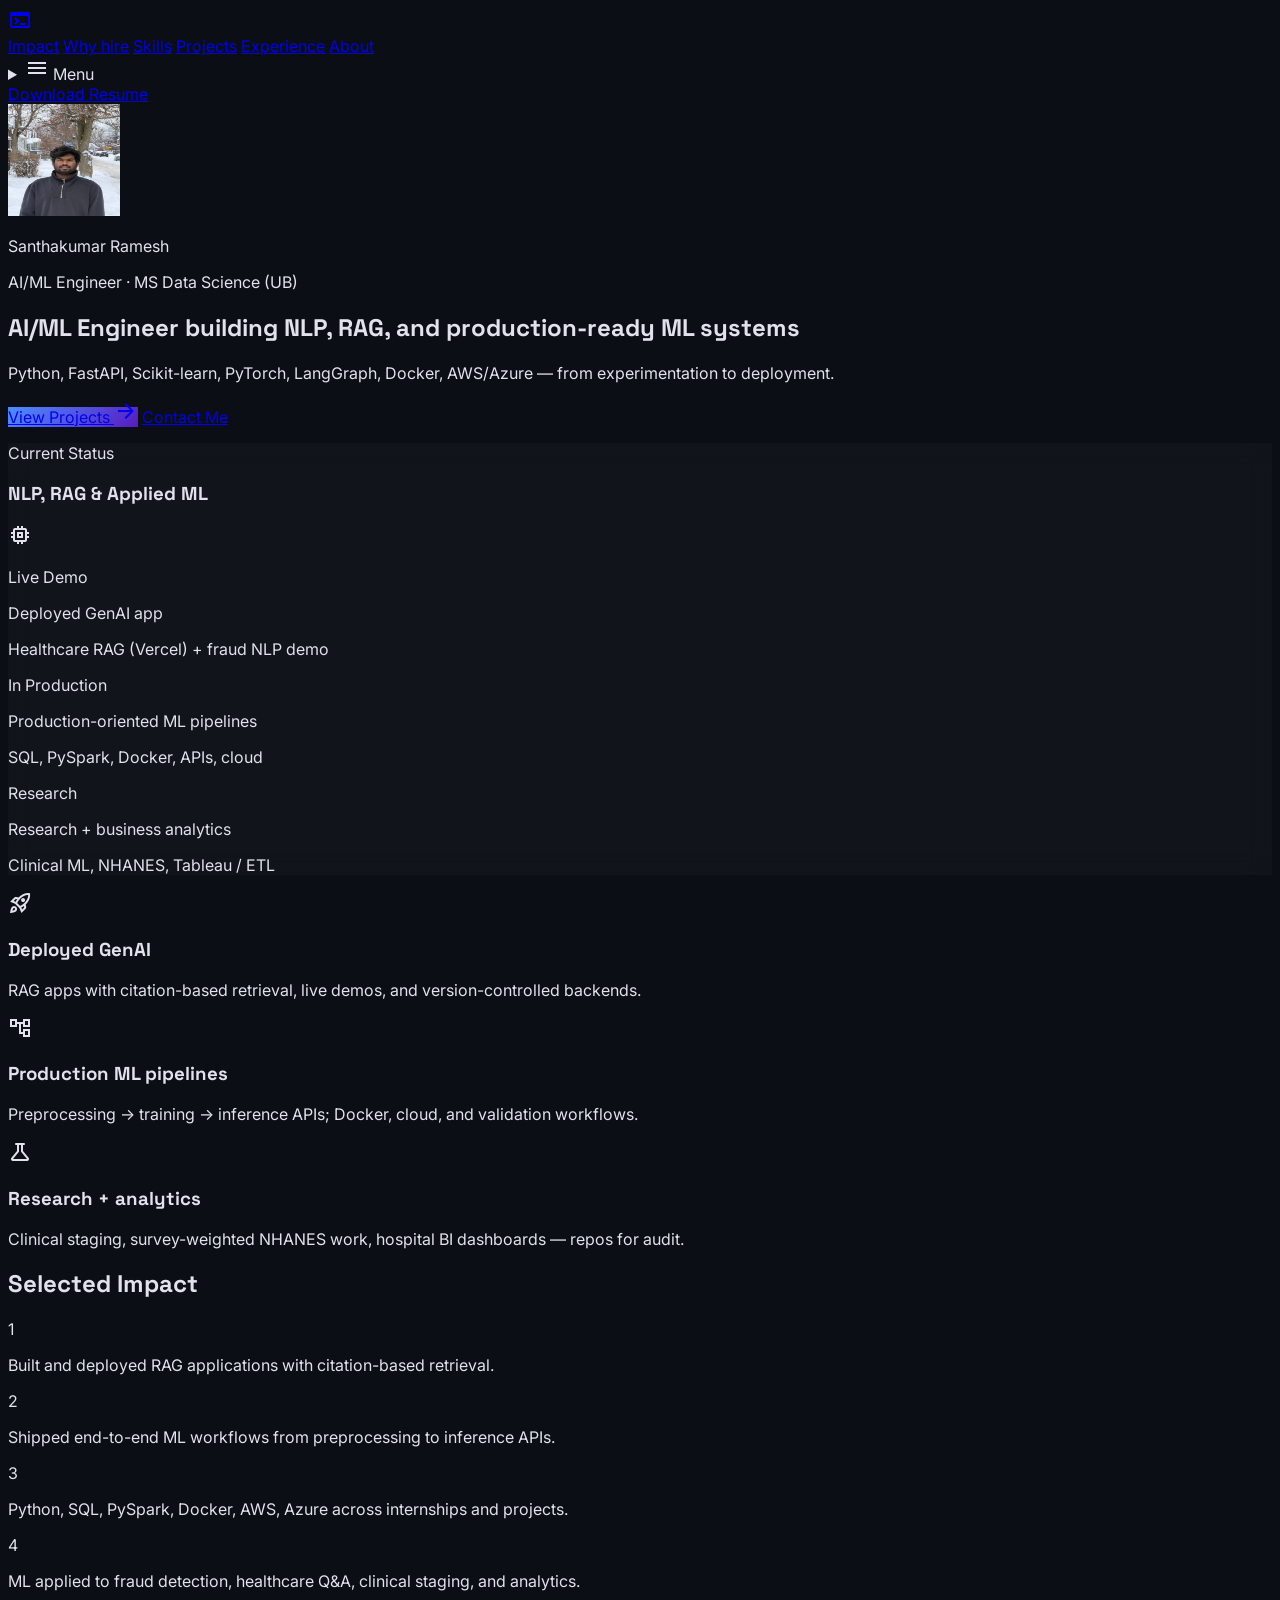
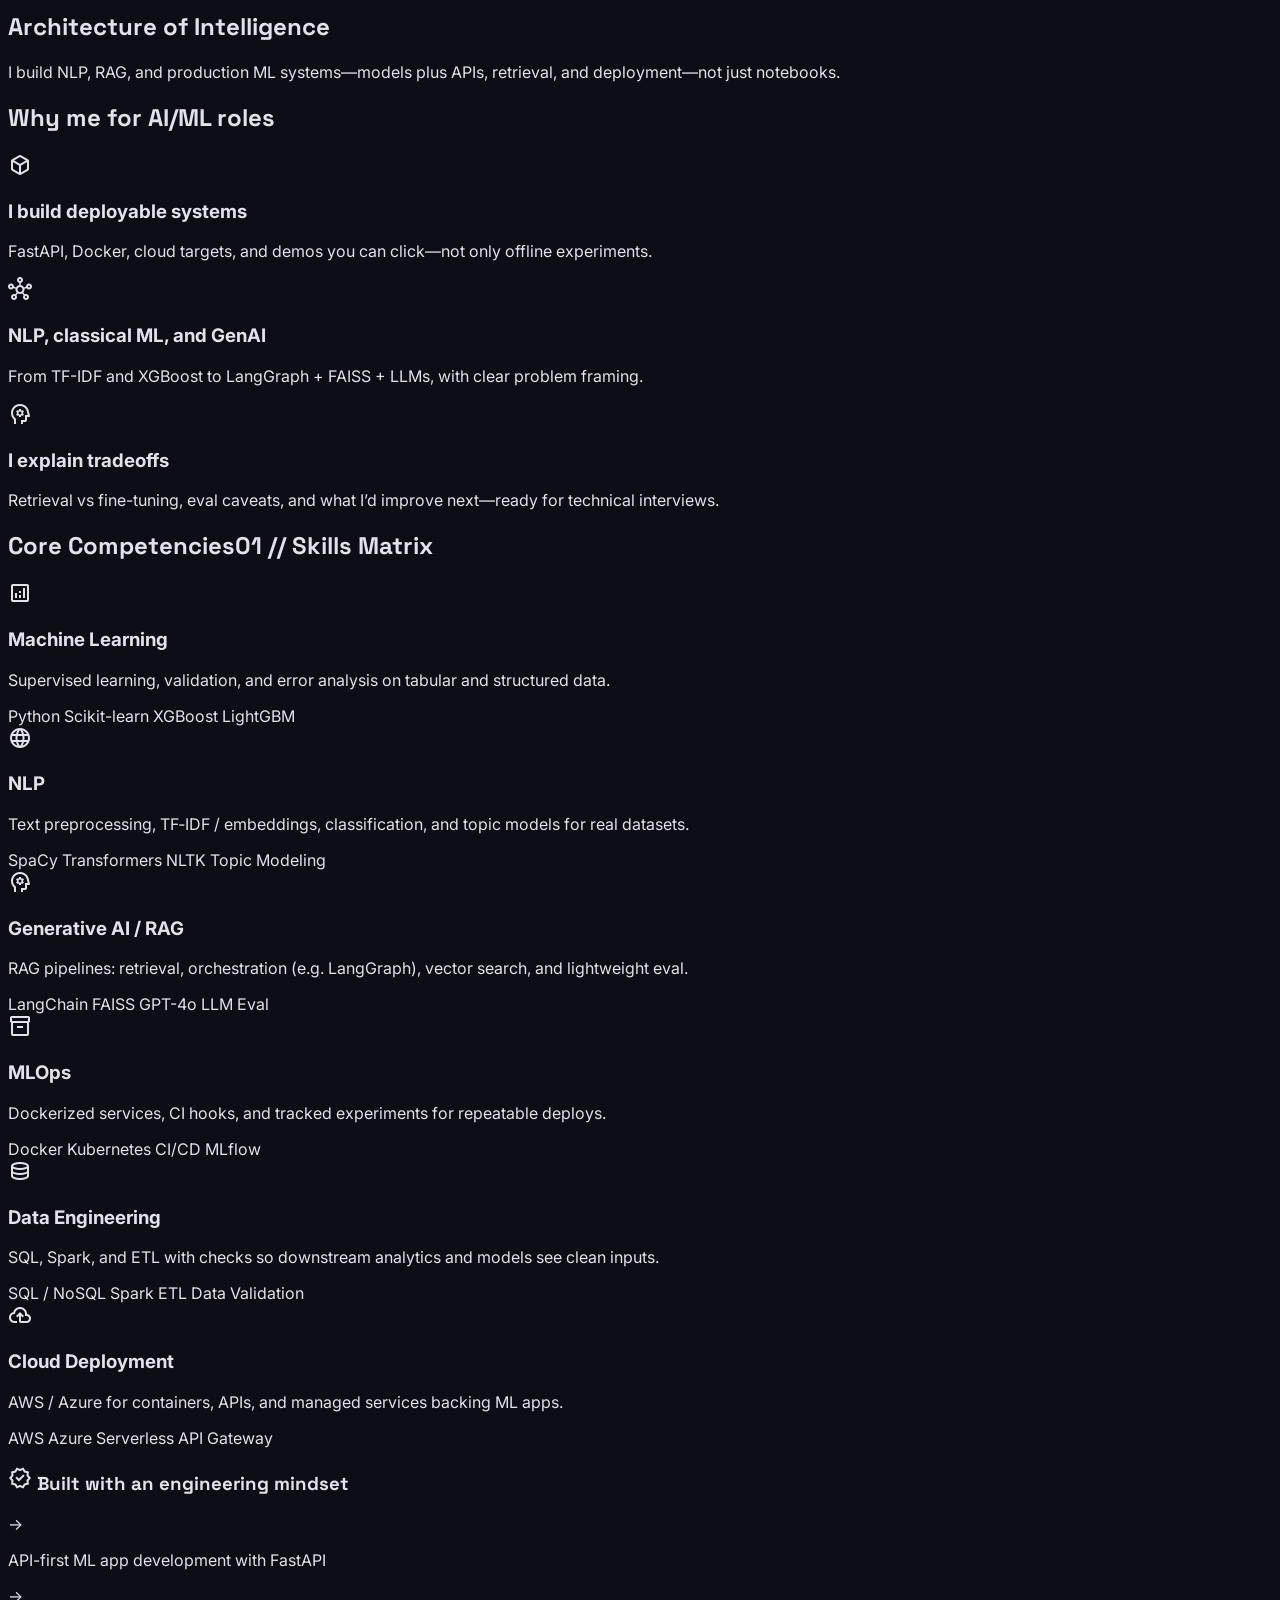
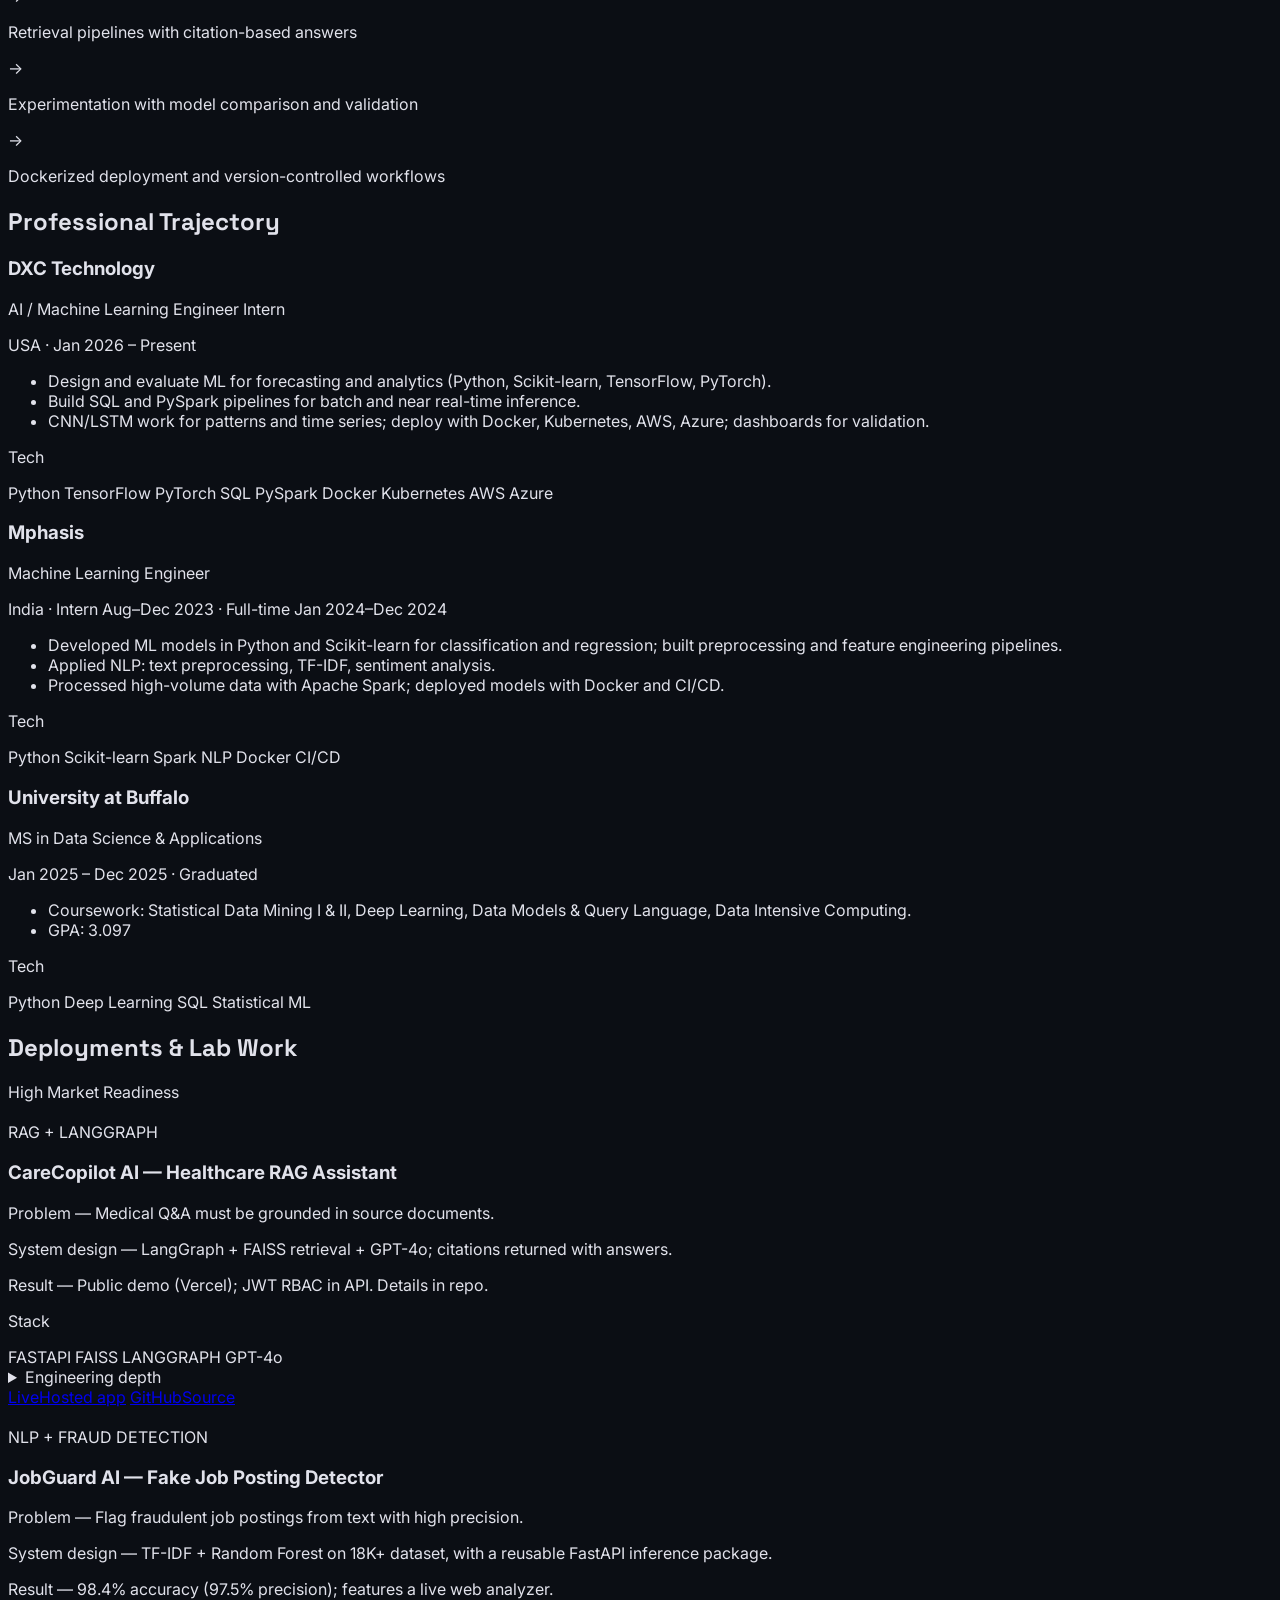
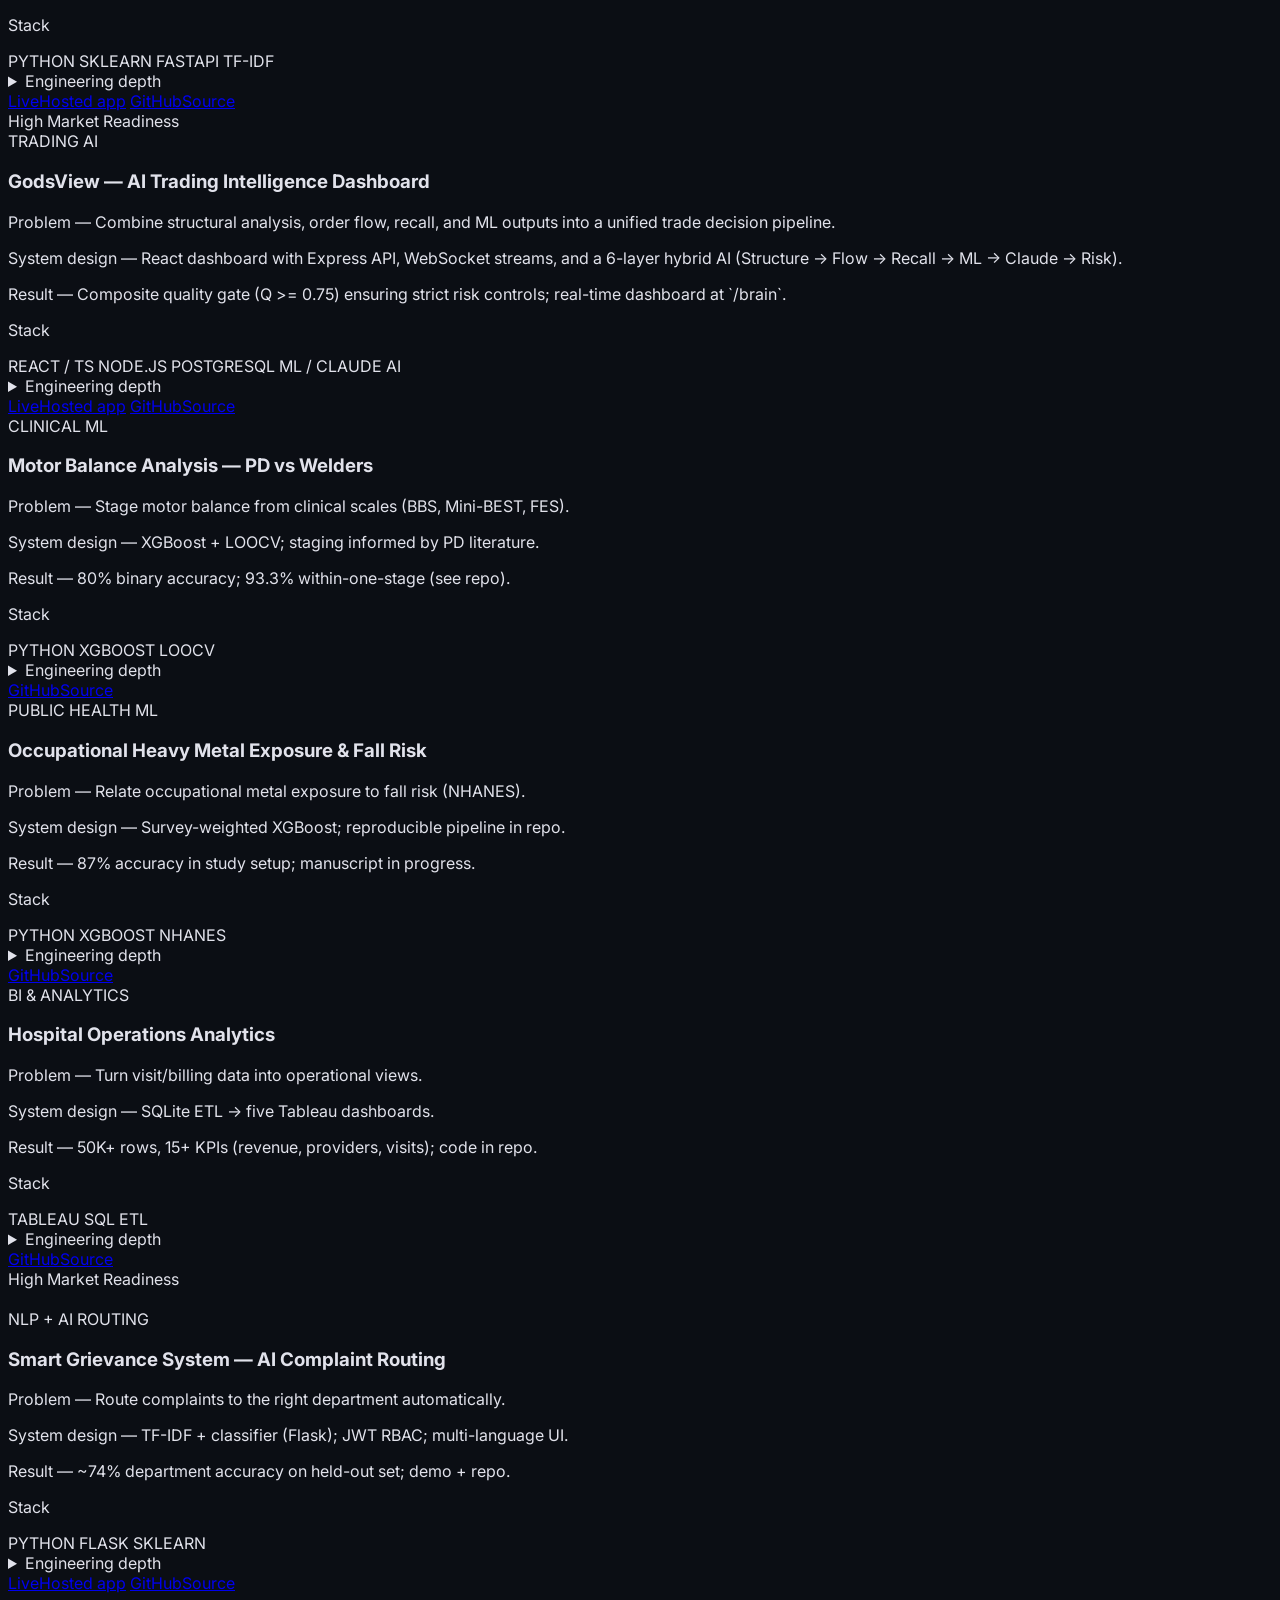
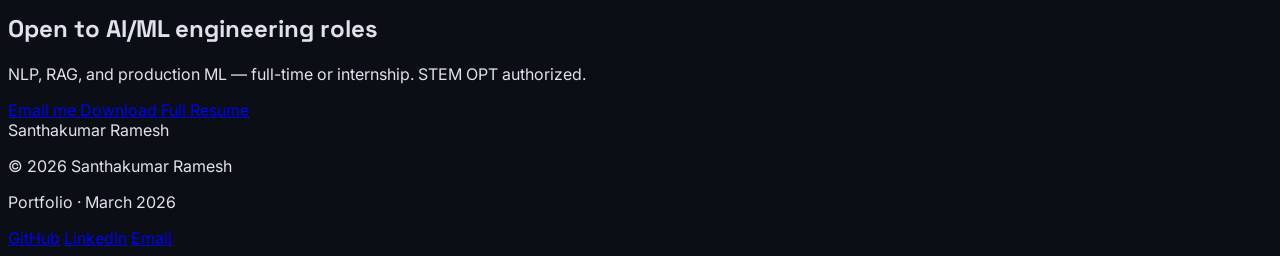
==== commit 59d50193: "Revert "Animate projects and reorder high market readiness items" This reverts commit e5d9475fa5709f" ====
--- a/index.html
+++ b/index.html
@@ -465,23 +465,24 @@
 <section class="max-w-7xl mx-auto px-4 sm:px-6 py-24 scroll-mt-24" id="projects">
 <h2 class="text-3xl font-headline font-bold mb-12">Deployments &amp; Lab Work</h2>
 <div class="grid md:grid-cols-3 gap-8">
-<div tabindex="0" class="group relative bg-surface-container rounded-xl overflow-hidden border-2 border-primary/30 h-[420px] flex flex-col focus-within:ring-2 focus-within:ring-primary focus:outline-none">
-<span class="absolute top-4 right-4 z-20 text-[9px] font-bold uppercase tracking-wider px-2 py-1 rounded-md bg-primary/20 text-primary pointer-events-none">High Market Readiness</span>
-<div class="absolute inset-0 z-0 bg-surface-container-high transition-transform duration-700 group-hover:scale-105 group-focus:scale-105">
-<img alt="" class="w-full h-full object-cover opacity-80" role="presentation" src="https://lh3.googleusercontent.com/aida-public/[base64]"/>
-<div class="absolute inset-0 bg-gradient-to-t from-surface-container via-surface-container/80 to-transparent"></div>
-<div class="absolute bottom-6 left-6 right-6 transition-opacity duration-300 group-hover:opacity-0 group-focus:opacity-0">
-<span class="text-[10px] px-2 py-1 rounded-md bg-secondary/20 text-secondary font-bold backdrop-blur-md mb-3 inline-block">RAG + LANGGRAPH</span>
-<h3 class="text-xl font-bold text-white drop-shadow-md">CareCopilot AI — Healthcare RAG Assistant</h3>
-</div>
-</div>
-<div class="absolute inset-0 z-10 bg-surface-container/95 backdrop-blur-xl p-6 flex flex-col opacity-0 translate-y-8 group-hover:opacity-100 group-hover:translate-y-0 group-focus:opacity-100 group-focus:translate-y-0 transition-all duration-500 ease-out overflow-y-auto custom-scrollbar">
-<h3 class="text-xl font-bold mb-4">CareCopilot AI — Healthcare RAG Assistant</h3>
-<div class="text-xs text-on-surface-variant space-y-2 leading-relaxed flex-grow">
+<!-- CareCopilot AI - Interview Anchor (position 1) -->
+<div class="bg-surface-container rounded-xl overflow-hidden border-2 border-primary/30 flex flex-col relative">
+<span class="absolute top-4 right-4 text-[9px] font-bold uppercase tracking-wider px-2 py-1 rounded-md bg-primary/20 text-primary">High Market Readiness</span>
+<div class="h-48 bg-surface-container-high relative overflow-hidden group">
+<img alt="" class="w-full h-full object-cover opacity-60 group-hover:scale-105 transition-transform duration-500" role="presentation" src="https://lh3.googleusercontent.com/aida-public/[base64]"/>
+<div class="absolute inset-0 bg-gradient-to-t from-surface-container to-transparent"></div>
+<div class="absolute bottom-4 left-4">
+<span class="text-[10px] px-2 py-1 rounded-md bg-secondary/20 text-secondary font-bold backdrop-blur-md">RAG + LANGGRAPH</span>
+</div>
+</div>
+<div class="p-6 flex-grow space-y-4">
+<h3 class="text-xl font-bold">CareCopilot AI — Healthcare RAG Assistant</h3>
+<div class="text-xs text-on-surface-variant space-y-2 leading-relaxed">
 <p><span class="text-primary font-bold">Problem</span> — Medical Q&amp;A must be grounded in source documents.</p>
 <p><span class="text-primary font-bold">System design</span> — LangGraph + FAISS retrieval + GPT-4o; citations returned with answers.</p>
 <p><span class="text-primary font-bold">Result</span> — Public demo (Vercel); JWT RBAC in API. Details in repo.</p>
-<p class="text-[10px] font-bold text-on-surface-variant uppercase tracking-wider mt-4 mb-2">Stack</p>
+</div>
+<p class="text-[10px] font-bold text-on-surface-variant uppercase tracking-wider mt-3 mb-1">Stack</p>
 <div class="flex flex-wrap gap-2">
 <span class="text-[10px] font-bold text-outline">FASTAPI</span>
 <span class="text-[10px] font-bold text-outline">FAISS</span>
@@ -497,29 +498,66 @@
 </div>
 </details>
 </div>
-<div class="pt-5 flex flex-col sm:flex-row gap-3 mt-auto">
+<div class="p-6 pt-0 flex flex-col sm:flex-row gap-3 sm:gap-4">
 <a class="w-full sm:flex-1 flex flex-col items-center justify-center gap-0.5 py-2.5 sm:py-2 text-xs font-bold border border-outline-variant/20 rounded-lg hover:bg-white/5 transition-colors min-h-[44px] focus-visible:outline focus-visible:outline-2 focus-visible:outline-offset-2 focus-visible:outline-primary" href="https://carecopilot-ai-eight.vercel.app" target="_blank" rel="noopener noreferrer">Live<span class="text-[9px] font-normal text-on-surface-variant/70">Hosted app</span></a>
 <a class="w-full sm:flex-1 flex flex-col items-center justify-center gap-0.5 py-2.5 sm:py-2 text-xs font-bold border border-outline-variant/20 rounded-lg hover:bg-white/5 transition-colors min-h-[44px] focus-visible:outline focus-visible:outline-2 focus-visible:outline-offset-2 focus-visible:outline-primary" href="https://github.com/Santhakumarramesh/healthcare-rag-agent" target="_blank" rel="noopener noreferrer">GitHub<span class="text-[9px] font-normal text-on-surface-variant/70">Source</span></a>
 </div>
 </div>
-</div>
-<div tabindex="0" class="group relative bg-surface-container rounded-xl overflow-hidden border-2 border-primary/30 h-[420px] flex flex-col focus-within:ring-2 focus-within:ring-primary focus:outline-none">
-<span class="absolute top-4 right-4 z-20 text-[9px] font-bold uppercase tracking-wider px-2 py-1 rounded-md bg-primary/20 text-primary pointer-events-none">High Market Readiness</span>
-<div class="absolute inset-0 z-0 bg-surface-container-high transition-transform duration-700 group-hover:scale-105 group-focus:scale-105">
-<div class="w-full h-full bg-gradient-to-br from-secondary/30 to-primary/30"></div>
-<div class="absolute inset-0 bg-gradient-to-t from-surface-container via-surface-container/80 to-transparent"></div>
-<div class="absolute bottom-6 left-6 right-6 transition-opacity duration-300 group-hover:opacity-0 group-focus:opacity-0">
-<span class="text-[10px] px-2 py-1 rounded-md bg-secondary/20 text-secondary font-bold backdrop-blur-md mb-3 inline-block">TRADING AI</span>
-<h3 class="text-xl font-bold text-white drop-shadow-md">GodsView — AI Trading Dashboard</h3>
-</div>
-</div>
-<div class="absolute inset-0 z-10 bg-surface-container/95 backdrop-blur-xl p-6 flex flex-col opacity-0 translate-y-8 group-hover:opacity-100 group-hover:translate-y-0 group-focus:opacity-100 group-focus:translate-y-0 transition-all duration-500 ease-out overflow-y-auto custom-scrollbar">
-<h3 class="text-xl font-bold mb-4">GodsView — AI Trading Dashboard</h3>
-<div class="text-xs text-on-surface-variant space-y-2 leading-relaxed flex-grow">
+<!-- JobGuard AI - Interview Anchor (position 2) -->
+<div class="bg-surface-container rounded-xl overflow-hidden border border-outline-variant/5 flex flex-col">
+<div class="h-48 bg-surface-container-high relative overflow-hidden group">
+<img alt="" class="w-full h-full object-cover opacity-60 group-hover:scale-105 transition-transform duration-500" role="presentation" src="https://lh3.googleusercontent.com/aida-public/[base64]"/>
+<div class="absolute inset-0 bg-gradient-to-t from-surface-container to-transparent"></div>
+<div class="absolute bottom-4 left-4">
+<span class="text-[10px] px-2 py-1 rounded-md bg-primary/20 text-primary font-bold backdrop-blur-md">NLP + FRAUD DETECTION</span>
+</div>
+</div>
+<div class="p-6 flex-grow space-y-4">
+<h3 class="text-xl font-bold">JobGuard AI — Fake Job Posting Detector</h3>
+<div class="text-xs text-on-surface-variant space-y-2 leading-relaxed">
+<p><span class="text-primary font-bold">Problem</span> — Flag fraudulent job postings from text with high precision.</p>
+<p><span class="text-primary font-bold">System design</span> — TF-IDF + Random Forest on 18K+ dataset, with a reusable FastAPI inference package.</p>
+<p><span class="text-primary font-bold">Result</span> — 98.4% accuracy (97.5% precision); features a live web analyzer.</p>
+</div>
+<p class="text-[10px] font-bold text-on-surface-variant uppercase tracking-wider mt-3 mb-1">Stack</p>
+<div class="flex flex-wrap gap-2">
+<span class="text-[10px] font-bold text-outline">PYTHON</span>
+<span class="text-[10px] font-bold text-outline">SKLEARN</span>
+<span class="text-[10px] font-bold text-outline">FASTAPI</span>
+<span class="text-[10px] font-bold text-outline">TF-IDF</span>
+</div>
+<details class="group/details mt-4">
+<summary class="text-xs font-bold text-primary cursor-pointer list-none flex items-center gap-1 [&::-webkit-details-marker]:hidden">Engineering depth</summary>
+<div class="mt-3 pt-3 border-t border-outline-variant/20 space-y-2 text-xs text-on-surface-variant">
+<p><strong>Stack:</strong> Python, Scikit-learn, TF-IDF, Random Forest, FastAPI</p>
+<p><strong>Why this approach:</strong> Interpretable features, fast inference without GPU; suitable for real-time detection.</p>
+<p><strong>What I'd improve:</strong> Model comparison (RF vs XGBoost), threshold tuning, A/B test framework for precision–recall tradeoff.</p>
+</div>
+</details>
+</div>
+<div class="p-6 pt-0 flex flex-col sm:flex-row gap-3 sm:gap-4">
+<a class="w-full sm:flex-1 flex flex-col items-center justify-center gap-0.5 py-2.5 sm:py-2 text-xs font-bold border border-outline-variant/20 rounded-lg hover:bg-white/5 transition-colors min-h-[44px] focus-visible:outline focus-visible:outline-2 focus-visible:outline-offset-2 focus-visible:outline-primary" href="https://santhakumarramesh.github.io/jobguard-ai/" target="_blank" rel="noopener noreferrer">Live<span class="text-[9px] font-normal text-on-surface-variant/70">Hosted app</span></a>
+<a class="w-full sm:flex-1 flex flex-col items-center justify-center gap-0.5 py-2.5 sm:py-2 text-xs font-bold border border-outline-variant/20 rounded-lg hover:bg-white/5 transition-colors min-h-[44px] focus-visible:outline focus-visible:outline-2 focus-visible:outline-offset-2 focus-visible:outline-primary" href="https://github.com/Santhakumarramesh/jobguard-ai" target="_blank" rel="noopener noreferrer">GitHub<span class="text-[9px] font-normal text-on-surface-variant/70">Source</span></a>
+</div>
+</div>
+<!-- GodsView Trading Intelligence -->
+<div class="bg-surface-container rounded-xl overflow-hidden border-2 border-primary/30 flex flex-col relative">
+<span class="absolute top-4 right-4 text-[9px] font-bold uppercase tracking-wider px-2 py-1 rounded-md bg-primary/20 text-primary">High Market Readiness</span>
+<div class="h-48 bg-surface-container-high relative overflow-hidden group">
+<div class="w-full h-full bg-gradient-to-br from-secondary/20 to-primary/20 group-hover:scale-105 transition-transform duration-500"></div>
+<div class="absolute inset-0 bg-gradient-to-t from-surface-container to-transparent"></div>
+<div class="absolute bottom-4 left-4">
+<span class="text-[10px] px-2 py-1 rounded-md bg-secondary/20 text-secondary font-bold backdrop-blur-md">TRADING AI</span>
+</div>
+</div>
+<div class="p-6 flex-grow space-y-4">
+<h3 class="text-xl font-bold">GodsView — AI Trading Intelligence Dashboard</h3>
+<div class="text-xs text-on-surface-variant space-y-2 leading-relaxed">
 <p><span class="text-primary font-bold">Problem</span> — Combine structural analysis, order flow, recall, and ML outputs into a unified trade decision pipeline.</p>
 <p><span class="text-primary font-bold">System design</span> — React dashboard with Express API, WebSocket streams, and a 6-layer hybrid AI (Structure → Flow → Recall → ML → Claude → Risk).</p>
 <p><span class="text-primary font-bold">Result</span> — Composite quality gate (Q &gt;= 0.75) ensuring strict risk controls; real-time dashboard at `/brain`.</p>
-<p class="text-[10px] font-bold text-on-surface-variant uppercase tracking-wider mt-4 mb-2">Stack</p>
+</div>
+<p class="text-[10px] font-bold text-on-surface-variant uppercase tracking-wider mt-3 mb-1">Stack</p>
 <div class="flex flex-wrap gap-2">
 <span class="text-[10px] font-bold text-outline">REACT / TS</span>
 <span class="text-[10px] font-bold text-outline">NODE.JS</span>
@@ -535,103 +573,28 @@
 </div>
 </details>
 </div>
-<div class="pt-5 flex flex-col sm:flex-row gap-3 mt-auto">
+<div class="p-6 pt-0 flex flex-col sm:flex-row gap-3 sm:gap-4">
 <a class="w-full sm:flex-1 flex flex-col items-center justify-center gap-0.5 py-2.5 sm:py-2 text-xs font-bold border border-outline-variant/20 rounded-lg hover:bg-white/5 transition-colors min-h-[44px] focus-visible:outline focus-visible:outline-2 focus-visible:outline-offset-2 focus-visible:outline-primary" href="http://localhost:5173/brain" target="_blank" rel="noopener noreferrer">Live<span class="text-[9px] font-normal text-on-surface-variant/70">Hosted app</span></a>
 <a class="w-full sm:flex-1 flex flex-col items-center justify-center gap-0.5 py-2.5 sm:py-2 text-xs font-bold border border-outline-variant/20 rounded-lg hover:bg-white/5 transition-colors min-h-[44px] focus-visible:outline focus-visible:outline-2 focus-visible:outline-offset-2 focus-visible:outline-primary" href="https://github.com/Santhakumarramesh/Godsview" target="_blank" rel="noopener noreferrer">GitHub<span class="text-[9px] font-normal text-on-surface-variant/70">Source</span></a>
 </div>
 </div>
-</div>
-<div tabindex="0" class="group relative bg-surface-container rounded-xl overflow-hidden border-2 border-primary/30 h-[420px] flex flex-col focus-within:ring-2 focus-within:ring-primary focus:outline-none">
-<span class="absolute top-4 right-4 z-20 text-[9px] font-bold uppercase tracking-wider px-2 py-1 rounded-md bg-primary/20 text-primary pointer-events-none">High Market Readiness</span>
-<div class="absolute inset-0 z-0 bg-surface-container-high transition-transform duration-700 group-hover:scale-105 group-focus:scale-105">
-<img alt="" class="w-full h-full object-cover opacity-80" role="presentation" src="https://lh3.googleusercontent.com/aida-public/[base64]"/>
-<div class="absolute inset-0 bg-gradient-to-t from-surface-container via-surface-container/80 to-transparent"></div>
-<div class="absolute bottom-6 left-6 right-6 transition-opacity duration-300 group-hover:opacity-0 group-focus:opacity-0">
-<span class="text-[10px] px-2 py-1 rounded-md bg-secondary/20 text-secondary font-bold backdrop-blur-md mb-3 inline-block">NLP + AI ROUTING</span>
-<h3 class="text-xl font-bold text-white drop-shadow-md">Smart Grievance System — AI Complaint Routing</h3>
-</div>
-</div>
-<div class="absolute inset-0 z-10 bg-surface-container/95 backdrop-blur-xl p-6 flex flex-col opacity-0 translate-y-8 group-hover:opacity-100 group-hover:translate-y-0 group-focus:opacity-100 group-focus:translate-y-0 transition-all duration-500 ease-out overflow-y-auto custom-scrollbar">
-<h3 class="text-xl font-bold mb-4">Smart Grievance System — AI Complaint Routing</h3>
-<div class="text-xs text-on-surface-variant space-y-2 leading-relaxed flex-grow">
-<p><span class="text-primary font-bold">Problem</span> — Route complaints to the right department automatically.</p>
-<p><span class="text-primary font-bold">System design</span> — TF-IDF + classifier (Flask); JWT RBAC; multi-language UI.</p>
-<p><span class="text-primary font-bold">Result</span> — ~74% department accuracy on held-out set; demo + repo.</p>
-<p class="text-[10px] font-bold text-on-surface-variant uppercase tracking-wider mt-4 mb-2">Stack</p>
-<div class="flex flex-wrap gap-2">
-<span class="text-[10px] font-bold text-outline">PYTHON</span>
-<span class="text-[10px] font-bold text-outline">FLASK</span>
-<span class="text-[10px] font-bold text-outline">SKLEARN</span>
-</div>
-<details class="group/details mt-4">
-<summary class="text-xs font-bold text-primary cursor-pointer list-none flex items-center gap-1 [&::-webkit-details-marker]:hidden">Engineering depth</summary>
-<div class="mt-3 pt-3 border-t border-outline-variant/20 space-y-2 text-xs text-on-surface-variant">
-<p><strong>Metrics:</strong> ~74% department accuracy on project test split—methodology in repo.</p>
-<p><strong>What I'd improve:</strong> Active learning for low-support departments, monitoring for label drift.</p>
-</div>
-</details>
-</div>
-<div class="pt-5 flex flex-col sm:flex-row gap-3 mt-auto">
-<a class="w-full sm:flex-1 flex flex-col items-center justify-center gap-0.5 py-2.5 sm:py-2 text-xs font-bold border border-outline-variant/20 rounded-lg hover:bg-white/5 transition-colors min-h-[44px] focus-visible:outline focus-visible:outline-2 focus-visible:outline-offset-2 focus-visible:outline-primary" href="https://santhakumarramesh.github.io/smart-grievance-system/docs/" target="_blank" rel="noopener noreferrer">Live<span class="text-[9px] font-normal text-on-surface-variant/70">Hosted app</span></a>
-<a class="w-full sm:flex-1 flex flex-col items-center justify-center gap-0.5 py-2.5 sm:py-2 text-xs font-bold border border-outline-variant/20 rounded-lg hover:bg-white/5 transition-colors min-h-[44px] focus-visible:outline focus-visible:outline-2 focus-visible:outline-offset-2 focus-visible:outline-primary" href="https://github.com/Santhakumarramesh/smart-grievance-system" target="_blank" rel="noopener noreferrer">GitHub<span class="text-[9px] font-normal text-on-surface-variant/70">Source</span></a>
-</div>
-</div>
-</div>
-<div tabindex="0" class="group relative bg-surface-container rounded-xl overflow-hidden border border-outline-variant/5 h-[420px] flex flex-col focus-within:ring-2 focus-within:ring-primary focus:outline-none">
-
-<div class="absolute inset-0 z-0 bg-surface-container-high transition-transform duration-700 group-hover:scale-105 group-focus:scale-105">
-<img alt="" class="w-full h-full object-cover opacity-80" role="presentation" src="https://lh3.googleusercontent.com/aida-public/[base64]"/>
-<div class="absolute inset-0 bg-gradient-to-t from-surface-container via-surface-container/80 to-transparent"></div>
-<div class="absolute bottom-6 left-6 right-6 transition-opacity duration-300 group-hover:opacity-0 group-focus:opacity-0">
-<span class="text-[10px] px-2 py-1 rounded-md bg-secondary/20 text-secondary font-bold backdrop-blur-md mb-3 inline-block">NLP + FRAUD DETECTION</span>
-<h3 class="text-xl font-bold text-white drop-shadow-md">JobGuard AI — Fake Job Posting Detector</h3>
-</div>
-</div>
-<div class="absolute inset-0 z-10 bg-surface-container/95 backdrop-blur-xl p-6 flex flex-col opacity-0 translate-y-8 group-hover:opacity-100 group-hover:translate-y-0 group-focus:opacity-100 group-focus:translate-y-0 transition-all duration-500 ease-out overflow-y-auto custom-scrollbar">
-<h3 class="text-xl font-bold mb-4">JobGuard AI — Fake Job Posting Detector</h3>
-<div class="text-xs text-on-surface-variant space-y-2 leading-relaxed flex-grow">
-<p><span class="text-primary font-bold">Problem</span> — Flag fraudulent job postings from text with high precision.</p>
-<p><span class="text-primary font-bold">System design</span> — TF-IDF + Random Forest on 18K+ dataset, with a reusable FastAPI inference package.</p>
-<p><span class="text-primary font-bold">Result</span> — 98.4% accuracy (97.5% precision); features a live web analyzer.</p>
-<p class="text-[10px] font-bold text-on-surface-variant uppercase tracking-wider mt-4 mb-2">Stack</p>
-<div class="flex flex-wrap gap-2">
-<span class="text-[10px] font-bold text-outline">PYTHON</span>
-<span class="text-[10px] font-bold text-outline">SKLEARN</span>
-<span class="text-[10px] font-bold text-outline">FASTAPI</span>
-<span class="text-[10px] font-bold text-outline">TF-IDF</span>
-</div>
-<details class="group/details mt-4">
-<summary class="text-xs font-bold text-primary cursor-pointer list-none flex items-center gap-1 [&::-webkit-details-marker]:hidden">Engineering depth</summary>
-<div class="mt-3 pt-3 border-t border-outline-variant/20 space-y-2 text-xs text-on-surface-variant">
-<p><strong>Stack:</strong> Python, Scikit-learn, TF-IDF, Random Forest, FastAPI</p>
-<p><strong>Why this approach:</strong> Interpretable features, fast inference without GPU; suitable for real-time detection.</p>
-<p><strong>What I'd improve:</strong> Model comparison (RF vs XGBoost), threshold tuning, A/B test framework for precision–recall tradeoff.</p>
-</div>
-</details>
-</div>
-<div class="pt-5 flex flex-col sm:flex-row gap-3 mt-auto">
-<a class="w-full sm:flex-1 flex flex-col items-center justify-center gap-0.5 py-2.5 sm:py-2 text-xs font-bold border border-outline-variant/20 rounded-lg hover:bg-white/5 transition-colors min-h-[44px] focus-visible:outline focus-visible:outline-2 focus-visible:outline-offset-2 focus-visible:outline-primary" href="https://santhakumarramesh.github.io/jobguard-ai/" target="_blank" rel="noopener noreferrer">Live<span class="text-[9px] font-normal text-on-surface-variant/70">Hosted app</span></a>
-<a class="w-full sm:flex-1 flex flex-col items-center justify-center gap-0.5 py-2.5 sm:py-2 text-xs font-bold border border-outline-variant/20 rounded-lg hover:bg-white/5 transition-colors min-h-[44px] focus-visible:outline focus-visible:outline-2 focus-visible:outline-offset-2 focus-visible:outline-primary" href="https://github.com/Santhakumarramesh/jobguard-ai" target="_blank" rel="noopener noreferrer">GitHub<span class="text-[9px] font-normal text-on-surface-variant/70">Source</span></a>
-</div>
-</div>
-</div>
-<div tabindex="0" class="group relative bg-surface-container rounded-xl overflow-hidden border border-outline-variant/5 h-[420px] flex flex-col focus-within:ring-2 focus-within:ring-primary focus:outline-none">
-
-<div class="absolute inset-0 z-0 bg-surface-container-high transition-transform duration-700 group-hover:scale-105 group-focus:scale-105">
-<div class="w-full h-full bg-gradient-to-br from-primary/30 to-secondary/30"></div>
-<div class="absolute inset-0 bg-gradient-to-t from-surface-container via-surface-container/80 to-transparent"></div>
-<div class="absolute bottom-6 left-6 right-6 transition-opacity duration-300 group-hover:opacity-0 group-focus:opacity-0">
-<span class="text-[10px] px-2 py-1 rounded-md bg-secondary/20 text-secondary font-bold backdrop-blur-md mb-3 inline-block">CLINICAL ML</span>
-<h3 class="text-xl font-bold text-white drop-shadow-md">Motor Balance Analysis — PD vs Welders</h3>
-</div>
-</div>
-<div class="absolute inset-0 z-10 bg-surface-container/95 backdrop-blur-xl p-6 flex flex-col opacity-0 translate-y-8 group-hover:opacity-100 group-hover:translate-y-0 group-focus:opacity-100 group-focus:translate-y-0 transition-all duration-500 ease-out overflow-y-auto custom-scrollbar">
-<h3 class="text-xl font-bold mb-4">Motor Balance Analysis — PD vs Welders</h3>
-<div class="text-xs text-on-surface-variant space-y-2 leading-relaxed flex-grow">
+<!-- Motor Balance Analysis -->
+<div class="bg-surface-container rounded-xl overflow-hidden border border-outline-variant/5 flex flex-col">
+<div class="h-48 bg-surface-container-high relative overflow-hidden group">
+<div class="w-full h-full bg-gradient-to-br from-primary/20 to-secondary/20 group-hover:scale-105 transition-transform duration-500"></div>
+<div class="absolute inset-0 bg-gradient-to-t from-surface-container to-transparent"></div>
+<div class="absolute bottom-4 left-4">
+<span class="text-[10px] px-2 py-1 rounded-md bg-primary/20 text-primary font-bold backdrop-blur-md">CLINICAL ML</span>
+</div>
+</div>
+<div class="p-6 flex-grow space-y-4">
+<h3 class="text-xl font-bold">Motor Balance Analysis — PD vs Welders</h3>
+<div class="text-xs text-on-surface-variant space-y-2 leading-relaxed">
 <p><span class="text-primary font-bold">Problem</span> — Stage motor balance from clinical scales (BBS, Mini-BEST, FES).</p>
 <p><span class="text-primary font-bold">System design</span> — XGBoost + LOOCV; staging informed by PD literature.</p>
 <p><span class="text-primary font-bold">Result</span> — 80% binary accuracy; 93.3% within-one-stage (see repo).</p>
-<p class="text-[10px] font-bold text-on-surface-variant uppercase tracking-wider mt-4 mb-2">Stack</p>
+</div>
+<p class="text-[10px] font-bold text-on-surface-variant uppercase tracking-wider mt-3 mb-1">Stack</p>
 <div class="flex flex-wrap gap-2">
 <span class="text-[10px] font-bold text-outline">PYTHON</span>
 <span class="text-[10px] font-bold text-outline">XGBOOST</span>
@@ -646,28 +609,27 @@
 </div>
 </details>
 </div>
-<div class="pt-5 flex flex-col sm:flex-row gap-3 mt-auto">
+<div class="p-6 pt-0 flex flex-col sm:flex-row gap-3 sm:gap-4">
 <a class="w-full sm:flex-1 flex flex-col items-center justify-center gap-0.5 py-2.5 sm:py-2 text-xs font-bold border border-outline-variant/20 rounded-lg hover:bg-white/5 transition-colors min-h-[44px] focus-visible:outline focus-visible:outline-2 focus-visible:outline-offset-2 focus-visible:outline-primary" href="https://github.com/Santhakumarramesh/motor-balance-pd-welders" target="_blank" rel="noopener noreferrer">GitHub<span class="text-[9px] font-normal text-on-surface-variant/70">Source</span></a>
 </div>
 </div>
-</div>
-<div tabindex="0" class="group relative bg-surface-container rounded-xl overflow-hidden border border-outline-variant/5 h-[420px] flex flex-col focus-within:ring-2 focus-within:ring-primary focus:outline-none">
-
-<div class="absolute inset-0 z-0 bg-surface-container-high transition-transform duration-700 group-hover:scale-105 group-focus:scale-105">
-<div class="w-full h-full bg-gradient-to-br from-secondary/30 to-primary/30"></div>
-<div class="absolute inset-0 bg-gradient-to-t from-surface-container via-surface-container/80 to-transparent"></div>
-<div class="absolute bottom-6 left-6 right-6 transition-opacity duration-300 group-hover:opacity-0 group-focus:opacity-0">
-<span class="text-[10px] px-2 py-1 rounded-md bg-secondary/20 text-secondary font-bold backdrop-blur-md mb-3 inline-block">PUBLIC HEALTH ML</span>
-<h3 class="text-xl font-bold text-white drop-shadow-md">Occupational Heavy Metal Exposure</h3>
-</div>
-</div>
-<div class="absolute inset-0 z-10 bg-surface-container/95 backdrop-blur-xl p-6 flex flex-col opacity-0 translate-y-8 group-hover:opacity-100 group-hover:translate-y-0 group-focus:opacity-100 group-focus:translate-y-0 transition-all duration-500 ease-out overflow-y-auto custom-scrollbar">
-<h3 class="text-xl font-bold mb-4">Occupational Heavy Metal Exposure</h3>
-<div class="text-xs text-on-surface-variant space-y-2 leading-relaxed flex-grow">
+<!-- Occupational Heavy Metal -->
+<div class="bg-surface-container rounded-xl overflow-hidden border border-outline-variant/5 flex flex-col">
+<div class="h-48 bg-surface-container-high relative overflow-hidden group">
+<div class="w-full h-full bg-gradient-to-br from-secondary/20 to-primary/20 group-hover:scale-105 transition-transform duration-500"></div>
+<div class="absolute inset-0 bg-gradient-to-t from-surface-container to-transparent"></div>
+<div class="absolute bottom-4 left-4">
+<span class="text-[10px] px-2 py-1 rounded-md bg-secondary/20 text-secondary font-bold backdrop-blur-md">PUBLIC HEALTH ML</span>
+</div>
+</div>
+<div class="p-6 flex-grow space-y-4">
+<h3 class="text-xl font-bold">Occupational Heavy Metal Exposure &amp; Fall Risk</h3>
+<div class="text-xs text-on-surface-variant space-y-2 leading-relaxed">
 <p><span class="text-primary font-bold">Problem</span> — Relate occupational metal exposure to fall risk (NHANES).</p>
 <p><span class="text-primary font-bold">System design</span> — Survey-weighted XGBoost; reproducible pipeline in repo.</p>
 <p><span class="text-primary font-bold">Result</span> — 87% accuracy in study setup; manuscript in progress.</p>
-<p class="text-[10px] font-bold text-on-surface-variant uppercase tracking-wider mt-4 mb-2">Stack</p>
+</div>
+<p class="text-[10px] font-bold text-on-surface-variant uppercase tracking-wider mt-3 mb-1">Stack</p>
 <div class="flex flex-wrap gap-2">
 <span class="text-[10px] font-bold text-outline">PYTHON</span>
 <span class="text-[10px] font-bold text-outline">XGBOOST</span>
@@ -681,28 +643,27 @@
 </div>
 </details>
 </div>
-<div class="pt-5 flex flex-col sm:flex-row gap-3 mt-auto">
+<div class="p-6 pt-0 flex flex-col sm:flex-row gap-3 sm:gap-4">
 <a class="w-full sm:flex-1 flex flex-col items-center justify-center gap-0.5 py-2.5 sm:py-2 text-xs font-bold border border-outline-variant/20 rounded-lg hover:bg-white/5 transition-colors min-h-[44px] focus-visible:outline focus-visible:outline-2 focus-visible:outline-offset-2 focus-visible:outline-primary" href="https://github.com/Santhakumarramesh/occupational-exposure-NHANES" target="_blank" rel="noopener noreferrer">GitHub<span class="text-[9px] font-normal text-on-surface-variant/70">Source</span></a>
 </div>
 </div>
-</div>
-<div tabindex="0" class="group relative bg-surface-container rounded-xl overflow-hidden border border-outline-variant/5 h-[420px] flex flex-col focus-within:ring-2 focus-within:ring-primary focus:outline-none">
-
-<div class="absolute inset-0 z-0 bg-surface-container-high transition-transform duration-700 group-hover:scale-105 group-focus:scale-105">
-<div class="w-full h-full bg-gradient-to-br from-primary/20 to-secondary/20"></div>
-<div class="absolute inset-0 bg-gradient-to-t from-surface-container via-surface-container/80 to-transparent"></div>
-<div class="absolute bottom-6 left-6 right-6 transition-opacity duration-300 group-hover:opacity-0 group-focus:opacity-0">
-<span class="text-[10px] px-2 py-1 rounded-md bg-secondary/20 text-secondary font-bold backdrop-blur-md mb-3 inline-block">BI & ANALYTICS</span>
-<h3 class="text-xl font-bold text-white drop-shadow-md">Hospital Operations Analytics</h3>
-</div>
-</div>
-<div class="absolute inset-0 z-10 bg-surface-container/95 backdrop-blur-xl p-6 flex flex-col opacity-0 translate-y-8 group-hover:opacity-100 group-hover:translate-y-0 group-focus:opacity-100 group-focus:translate-y-0 transition-all duration-500 ease-out overflow-y-auto custom-scrollbar">
-<h3 class="text-xl font-bold mb-4">Hospital Operations Analytics</h3>
-<div class="text-xs text-on-surface-variant space-y-2 leading-relaxed flex-grow">
+<!-- Hospital Analytics -->
+<div class="bg-surface-container rounded-xl overflow-hidden border border-outline-variant/5 flex flex-col">
+<div class="h-48 bg-surface-container-high relative overflow-hidden group">
+<div class="w-full h-full bg-gradient-to-br from-primary/15 to-secondary/15 group-hover:scale-105 transition-transform duration-500"></div>
+<div class="absolute inset-0 bg-gradient-to-t from-surface-container to-transparent"></div>
+<div class="absolute bottom-4 left-4">
+<span class="text-[10px] px-2 py-1 rounded-md bg-primary/20 text-primary font-bold backdrop-blur-md">BI &amp; ANALYTICS</span>
+</div>
+</div>
+<div class="p-6 flex-grow space-y-4">
+<h3 class="text-xl font-bold">Hospital Operations Analytics</h3>
+<div class="text-xs text-on-surface-variant space-y-2 leading-relaxed">
 <p><span class="text-primary font-bold">Problem</span> — Turn visit/billing data into operational views.</p>
 <p><span class="text-primary font-bold">System design</span> — SQLite ETL → five Tableau dashboards.</p>
 <p><span class="text-primary font-bold">Result</span> — 50K+ rows, 15+ KPIs (revenue, providers, visits); code in repo.</p>
-<p class="text-[10px] font-bold text-on-surface-variant uppercase tracking-wider mt-4 mb-2">Stack</p>
+</div>
+<p class="text-[10px] font-bold text-on-surface-variant uppercase tracking-wider mt-3 mb-1">Stack</p>
 <div class="flex flex-wrap gap-2">
 <span class="text-[10px] font-bold text-outline">TABLEAU</span>
 <span class="text-[10px] font-bold text-outline">SQL</span>
@@ -716,10 +677,44 @@
 </div>
 </details>
 </div>
-<div class="pt-5 flex flex-col sm:flex-row gap-3 mt-auto">
+<div class="p-6 pt-0 flex flex-col sm:flex-row gap-3 sm:gap-4">
 <a class="w-full sm:flex-1 flex flex-col items-center justify-center gap-0.5 py-2.5 sm:py-2 text-xs font-bold border border-outline-variant/20 rounded-lg hover:bg-white/5 transition-colors min-h-[44px] focus-visible:outline focus-visible:outline-2 focus-visible:outline-offset-2 focus-visible:outline-primary" href="https://github.com/Santhakumarramesh/Hospital-Visit-Analysis" target="_blank" rel="noopener noreferrer">GitHub<span class="text-[9px] font-normal text-on-surface-variant/70">Source</span></a>
 </div>
 </div>
+<!-- Smart Grievance System -->
+<div class="bg-surface-container rounded-xl overflow-hidden border-2 border-primary/30 flex flex-col relative">
+<span class="absolute top-4 right-4 text-[9px] font-bold uppercase tracking-wider px-2 py-1 rounded-md bg-primary/20 text-primary">High Market Readiness</span>
+<div class="h-48 bg-surface-container-high relative overflow-hidden group">
+<img alt="" class="w-full h-full object-cover opacity-60 group-hover:scale-105 transition-transform duration-500" role="presentation" src="https://lh3.googleusercontent.com/aida-public/[base64]"/>
+<div class="absolute inset-0 bg-gradient-to-t from-surface-container to-transparent"></div>
+<div class="absolute bottom-4 left-4">
+<span class="text-[10px] px-2 py-1 rounded-md bg-primary/20 text-primary font-bold backdrop-blur-md">NLP + AI ROUTING</span>
+</div>
+</div>
+<div class="p-6 flex-grow space-y-4">
+<h3 class="text-xl font-bold">Smart Grievance System — AI Complaint Routing</h3>
+<div class="text-xs text-on-surface-variant space-y-2 leading-relaxed">
+<p><span class="text-primary font-bold">Problem</span> — Route complaints to the right department automatically.</p>
+<p><span class="text-primary font-bold">System design</span> — TF-IDF + classifier (Flask); JWT RBAC; multi-language UI.</p>
+<p><span class="text-primary font-bold">Result</span> — ~74% department accuracy on held-out set; demo + repo.</p>
+</div>
+<p class="text-[10px] font-bold text-on-surface-variant uppercase tracking-wider mt-3 mb-1">Stack</p>
+<div class="flex flex-wrap gap-2">
+<span class="text-[10px] font-bold text-outline">PYTHON</span>
+<span class="text-[10px] font-bold text-outline">FLASK</span>
+<span class="text-[10px] font-bold text-outline">SKLEARN</span>
+</div>
+<details class="group/details mt-4">
+<summary class="text-xs font-bold text-primary cursor-pointer list-none flex items-center gap-1 [&::-webkit-details-marker]:hidden">Engineering depth</summary>
+<div class="mt-3 pt-3 border-t border-outline-variant/20 space-y-2 text-xs text-on-surface-variant">
+<p><strong>Metrics:</strong> ~74% department accuracy on project test split—methodology in repo.</p>
+<p><strong>What I'd improve:</strong> Active learning for low-support departments, monitoring for label drift.</p>
+</div>
+</details>
+</div>
+<div class="p-6 pt-0 flex flex-col sm:flex-row gap-3 sm:gap-4">
+<a class="w-full sm:flex-1 flex flex-col items-center justify-center gap-0.5 py-2.5 sm:py-2 text-xs font-bold border border-outline-variant/20 rounded-lg hover:bg-white/5 transition-colors min-h-[44px] focus-visible:outline focus-visible:outline-2 focus-visible:outline-offset-2 focus-visible:outline-primary" href="https://santhakumarramesh.github.io/smart-grievance-system/docs/" target="_blank" rel="noopener noreferrer">Live<span class="text-[9px] font-normal text-on-surface-variant/70">Hosted app</span></a>
+<a class="w-full sm:flex-1 flex flex-col items-center justify-center gap-0.5 py-2.5 sm:py-2 text-xs font-bold border border-outline-variant/20 rounded-lg hover:bg-white/5 transition-colors min-h-[44px] focus-visible:outline focus-visible:outline-2 focus-visible:outline-offset-2 focus-visible:outline-primary" href="https://github.com/Santhakumarramesh/smart-grievance-system" target="_blank" rel="noopener noreferrer">GitHub<span class="text-[9px] font-normal text-on-surface-variant/70">Source</span></a>
 </div>
 </div>
 </div>
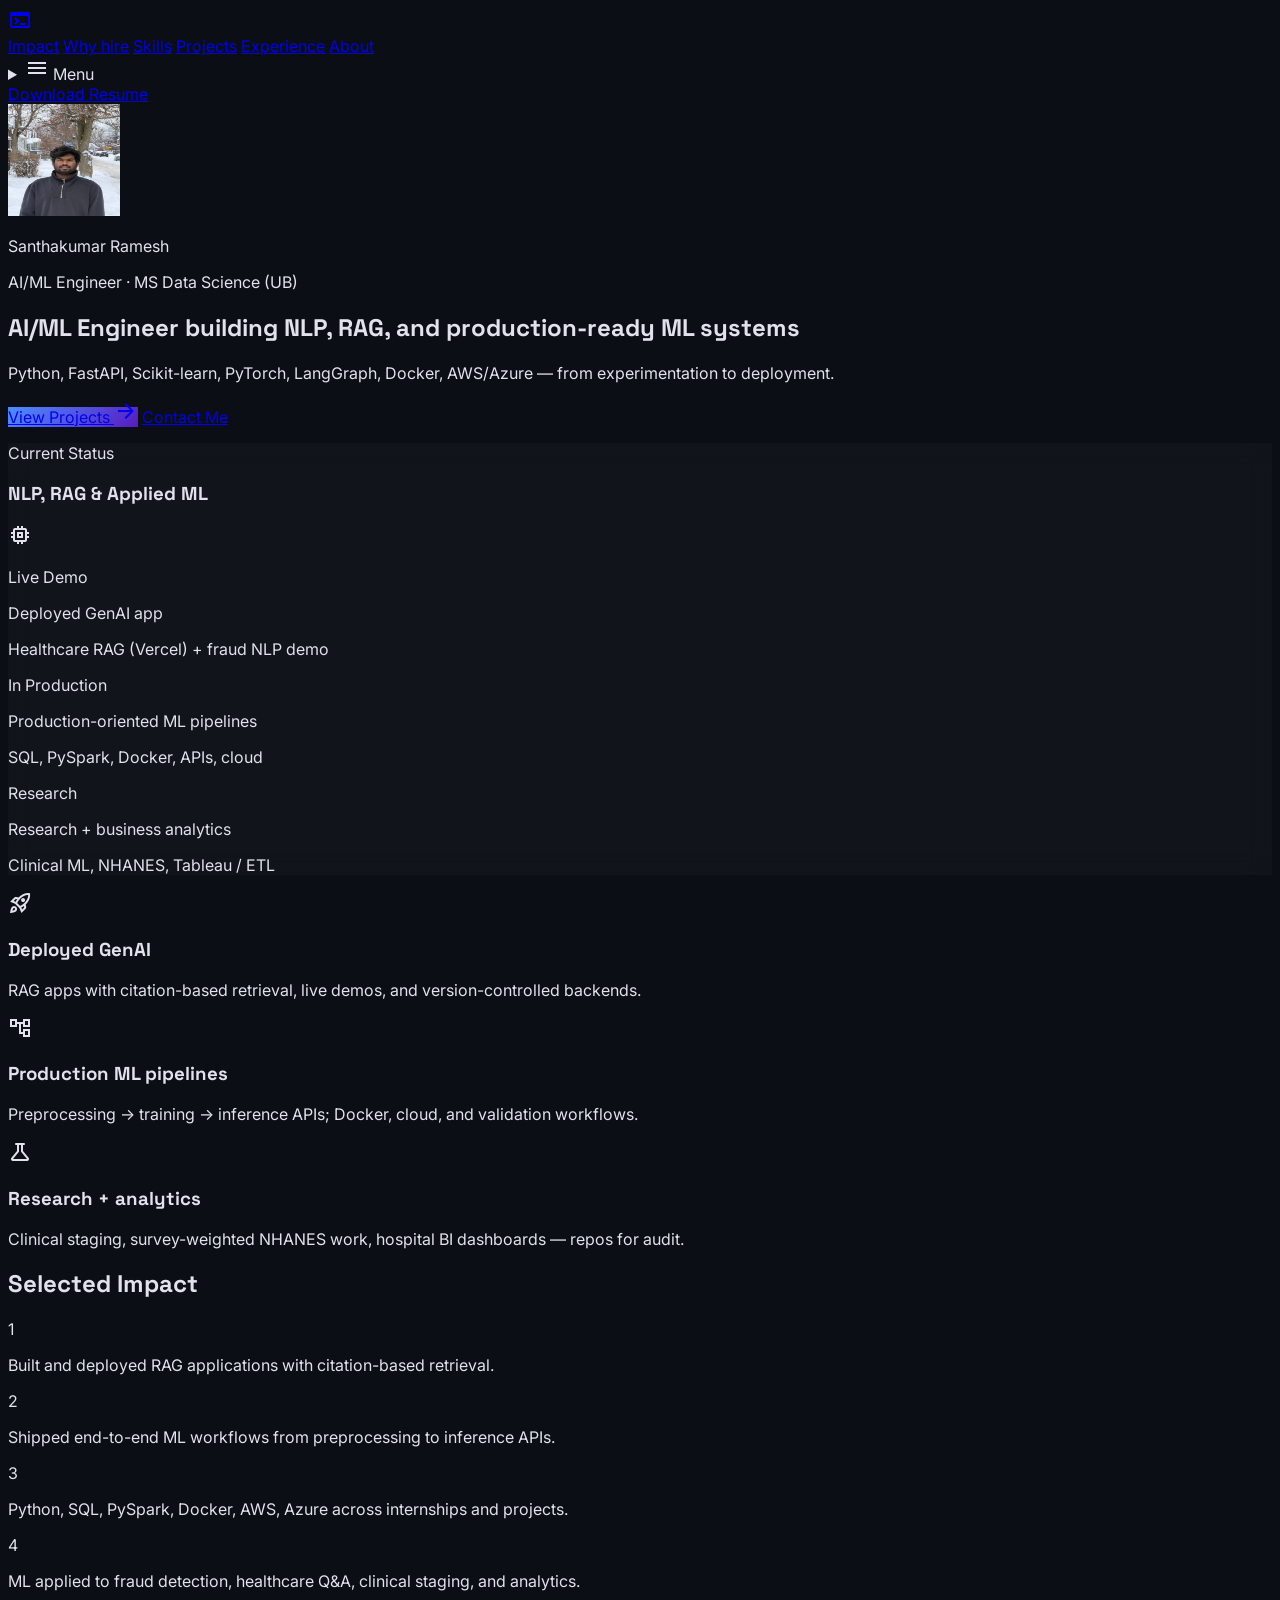
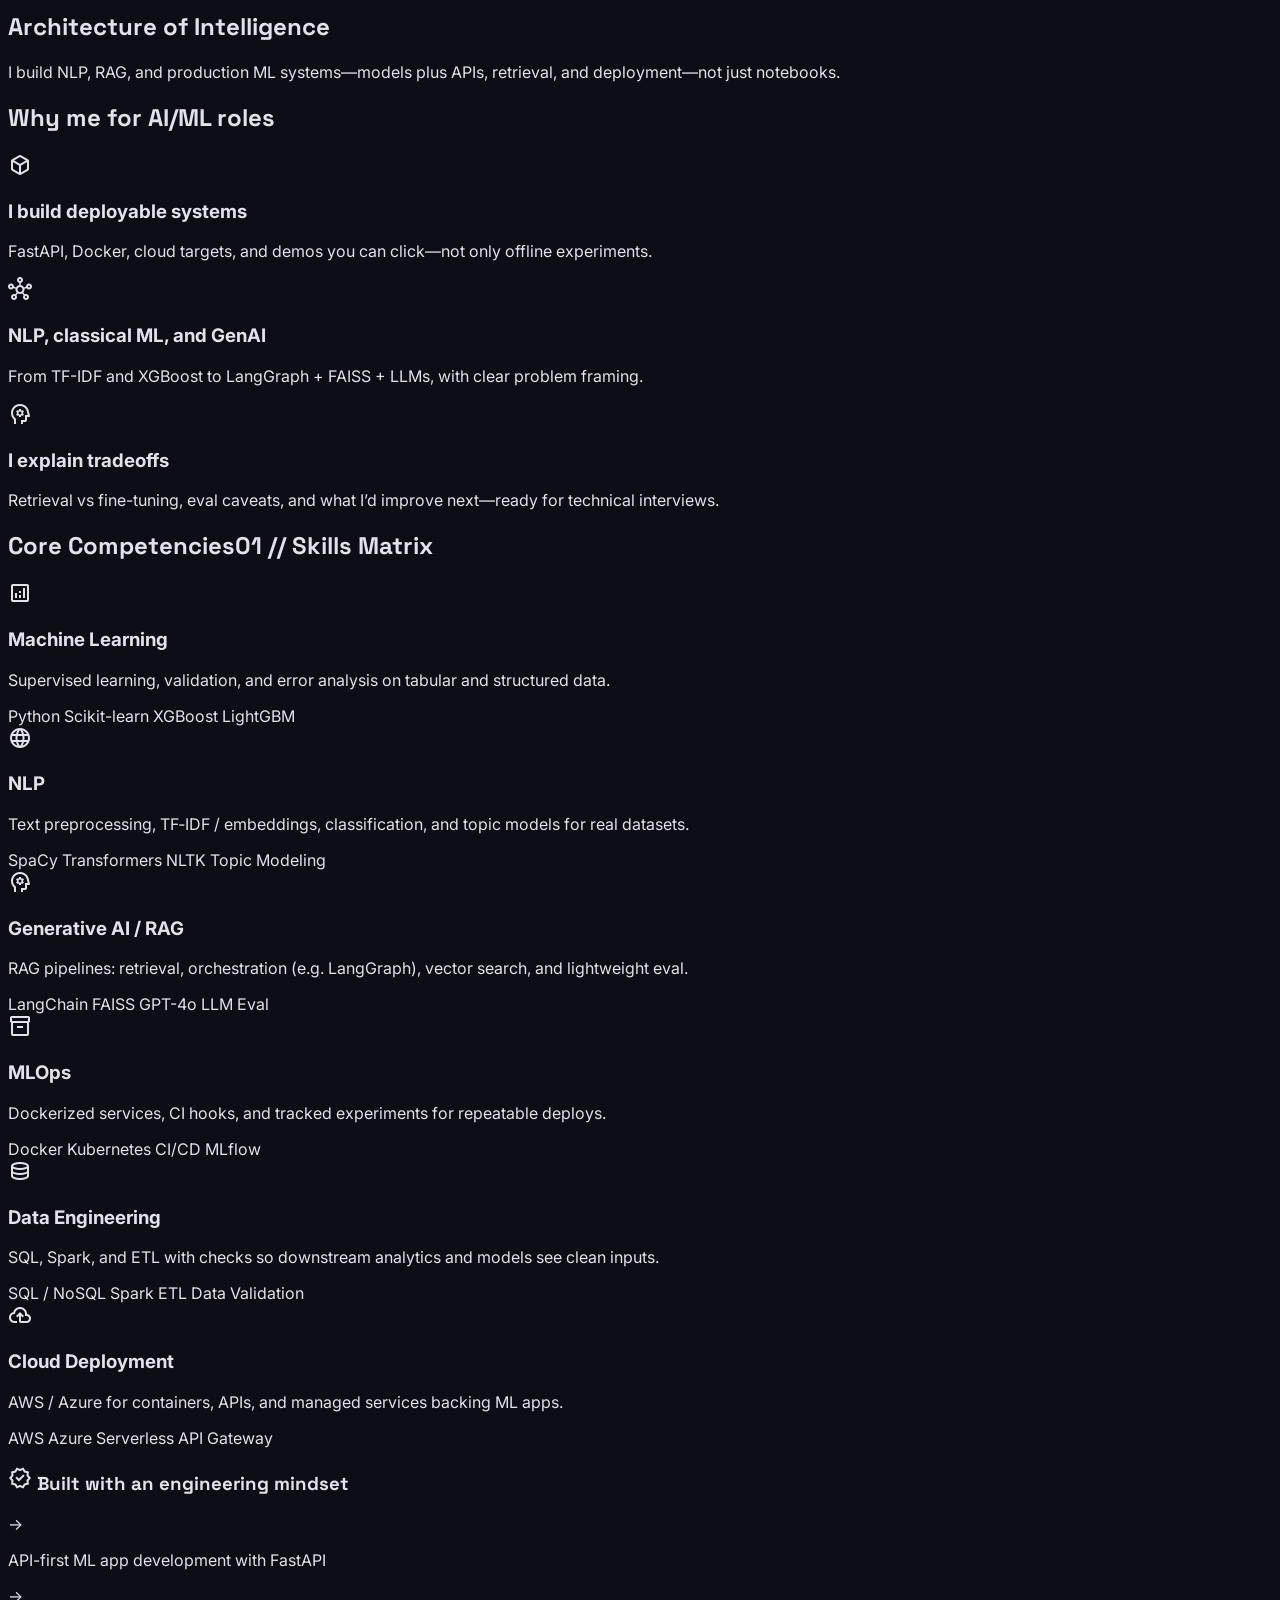
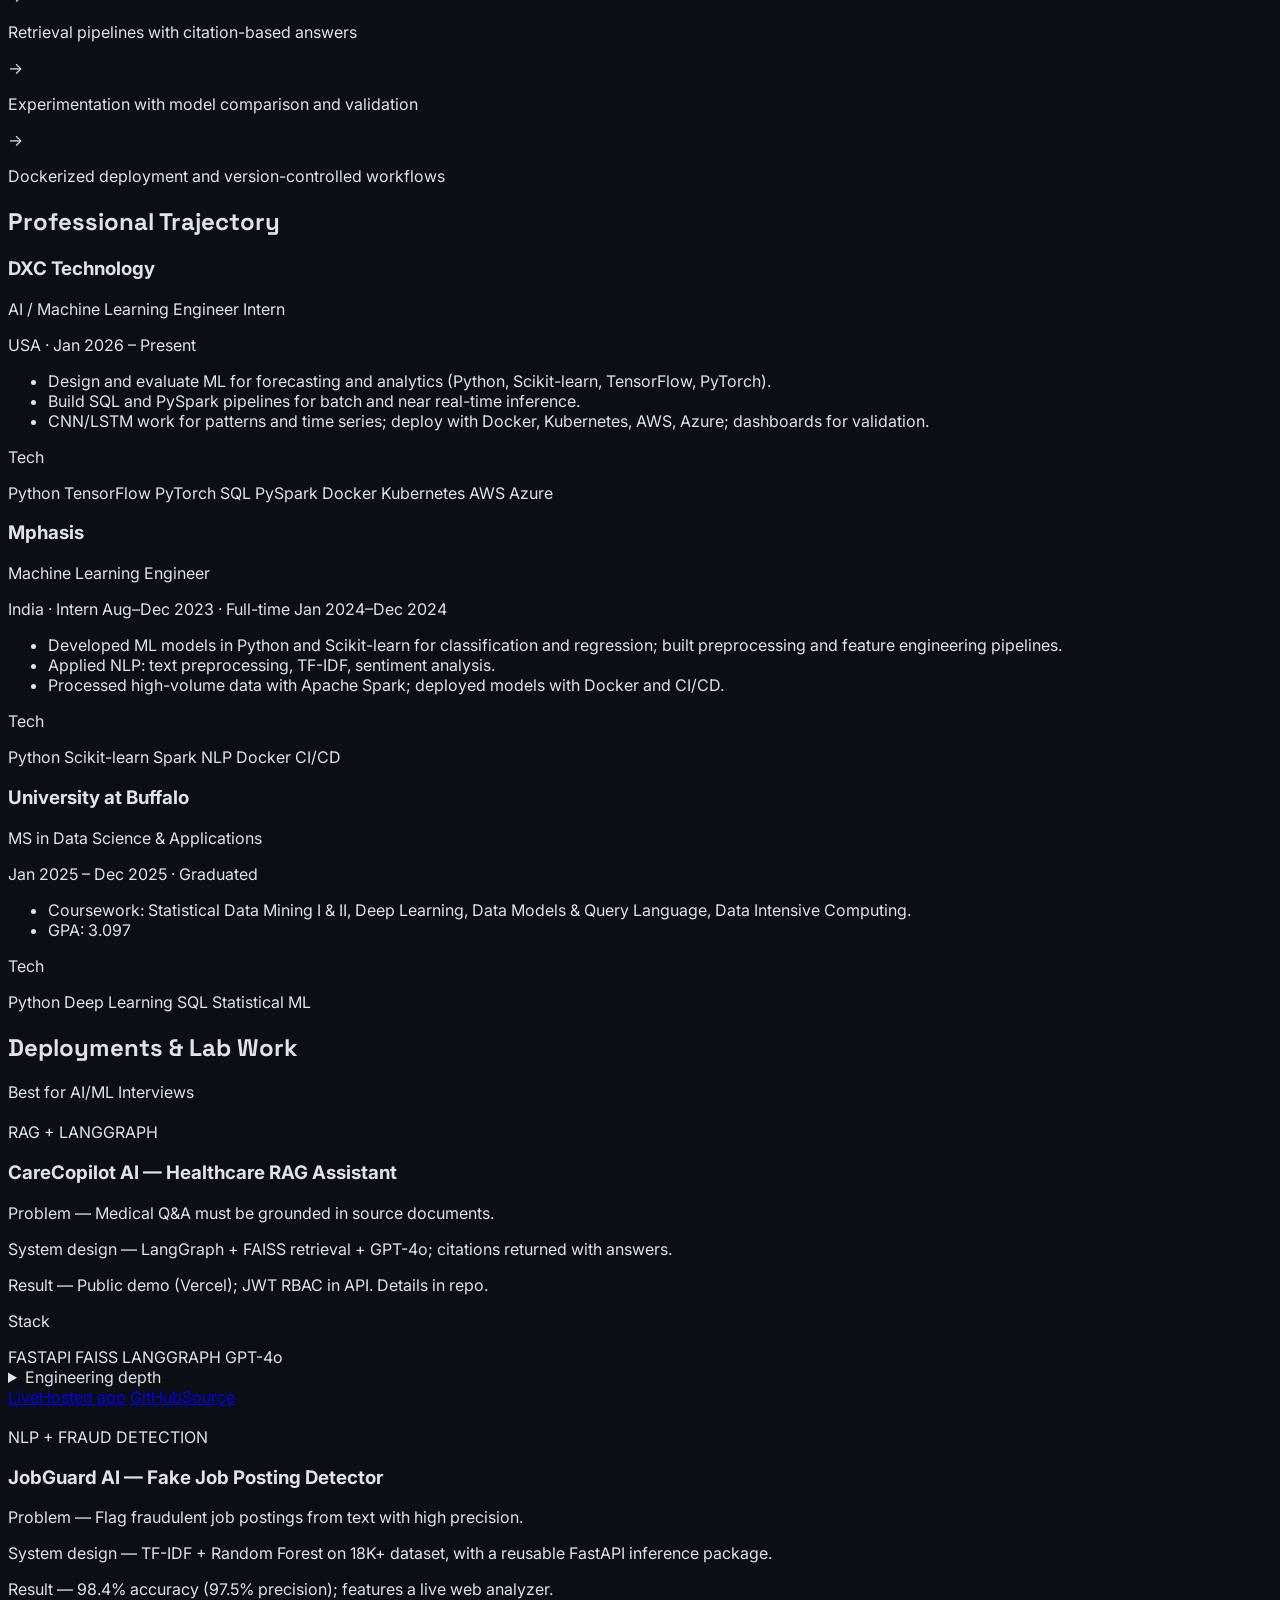
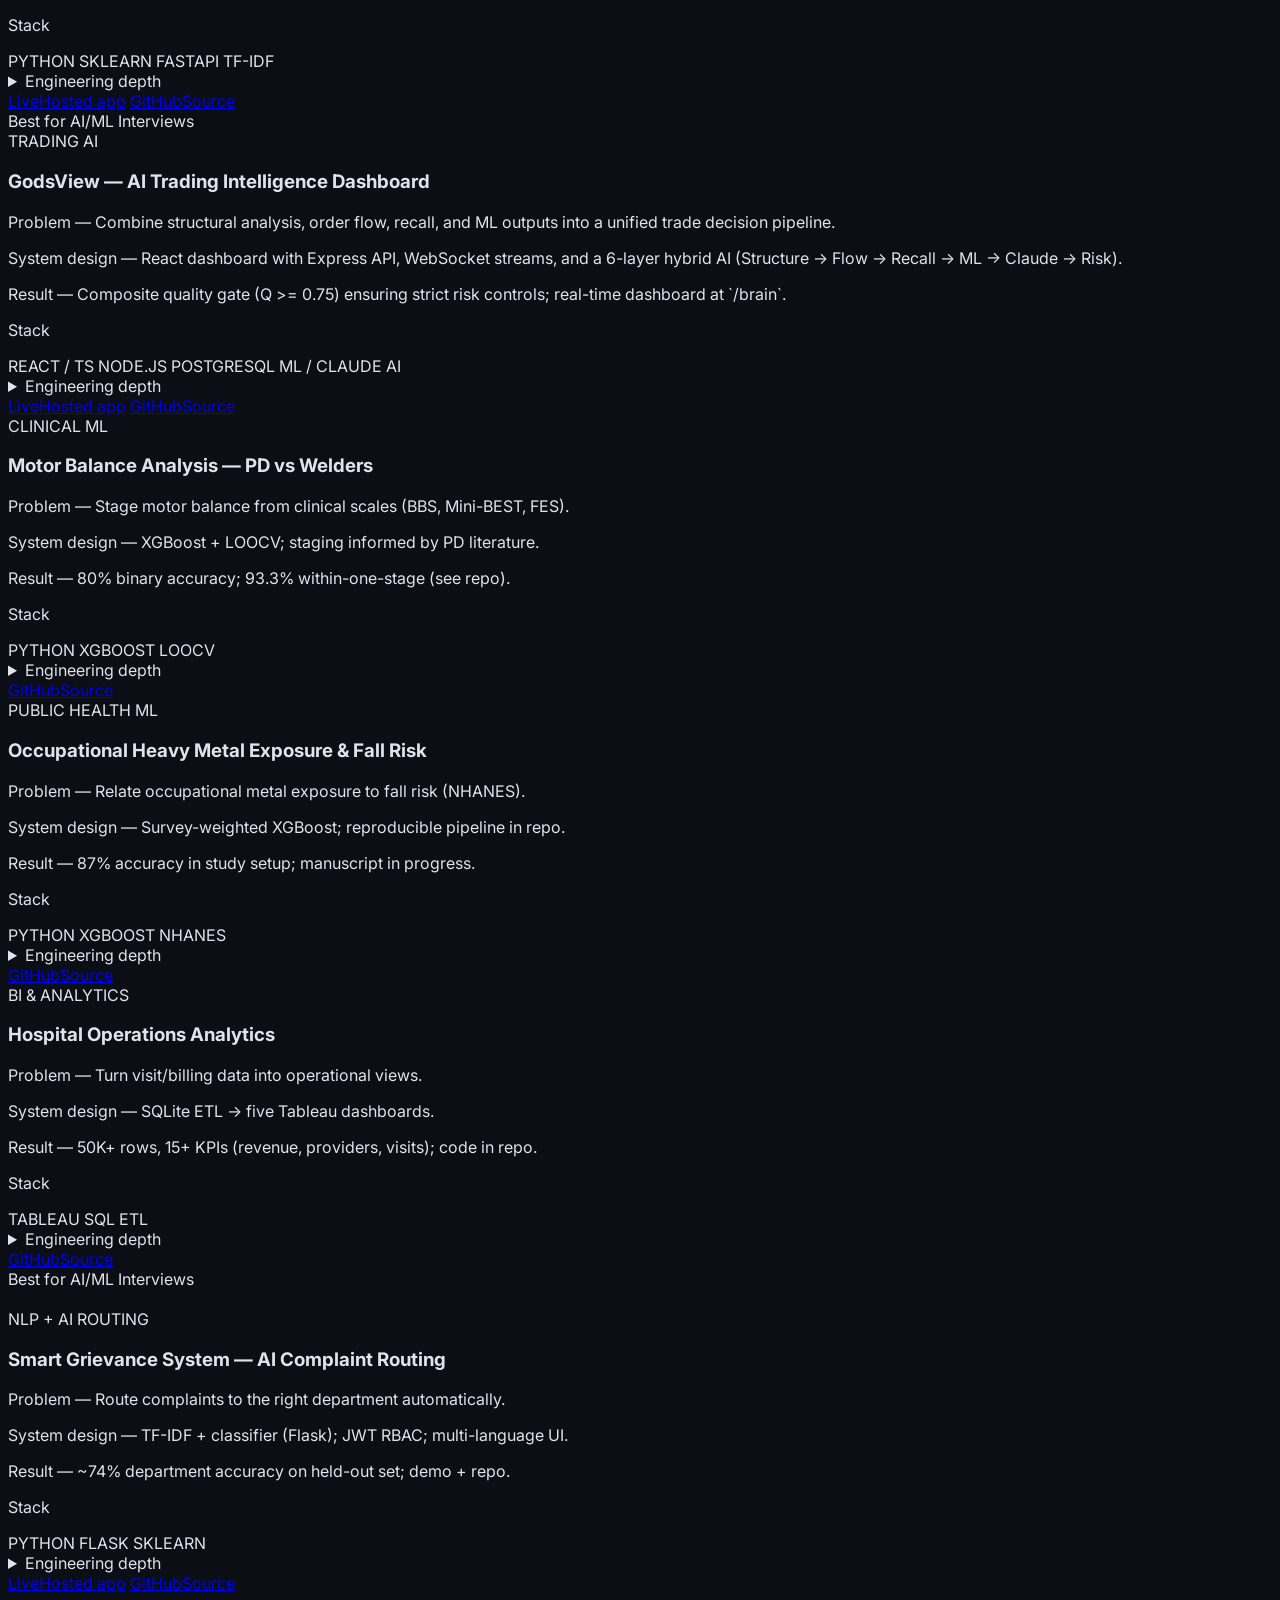
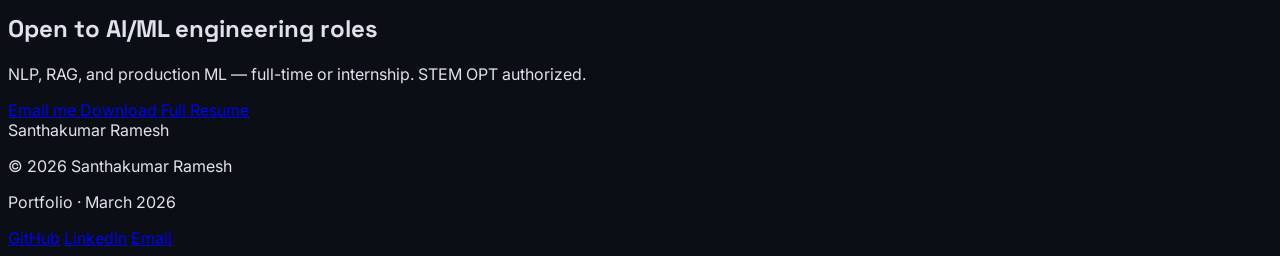
==== commit c6528e7a: "Fix banner z-index visibility and revert text to Best for AI/ML Interviews" ====
--- a/index.html
+++ b/index.html
@@ -467,7 +467,7 @@
 <div class="grid md:grid-cols-3 gap-8">
 <!-- CareCopilot AI - Interview Anchor (position 1) -->
 <div class="bg-surface-container rounded-xl overflow-hidden border-2 border-primary/30 flex flex-col relative">
-<span class="absolute top-4 right-4 text-[9px] font-bold uppercase tracking-wider px-2 py-1 rounded-md bg-primary/20 text-primary">High Market Readiness</span>
+<span class="absolute top-4 right-4 z-10 text-[9px] font-bold uppercase tracking-wider px-2 py-1 rounded-md bg-primary/20 text-primary">Best for AI/ML Interviews</span>
 <div class="h-48 bg-surface-container-high relative overflow-hidden group">
 <img alt="" class="w-full h-full object-cover opacity-60 group-hover:scale-105 transition-transform duration-500" role="presentation" src="https://lh3.googleusercontent.com/aida-public/[base64]"/>
 <div class="absolute inset-0 bg-gradient-to-t from-surface-container to-transparent"></div>
@@ -542,7 +542,7 @@
 </div>
 <!-- GodsView Trading Intelligence -->
 <div class="bg-surface-container rounded-xl overflow-hidden border-2 border-primary/30 flex flex-col relative">
-<span class="absolute top-4 right-4 text-[9px] font-bold uppercase tracking-wider px-2 py-1 rounded-md bg-primary/20 text-primary">High Market Readiness</span>
+<span class="absolute top-4 right-4 z-10 text-[9px] font-bold uppercase tracking-wider px-2 py-1 rounded-md bg-primary/20 text-primary">Best for AI/ML Interviews</span>
 <div class="h-48 bg-surface-container-high relative overflow-hidden group">
 <div class="w-full h-full bg-gradient-to-br from-secondary/20 to-primary/20 group-hover:scale-105 transition-transform duration-500"></div>
 <div class="absolute inset-0 bg-gradient-to-t from-surface-container to-transparent"></div>
@@ -683,7 +683,7 @@
 </div>
 <!-- Smart Grievance System -->
 <div class="bg-surface-container rounded-xl overflow-hidden border-2 border-primary/30 flex flex-col relative">
-<span class="absolute top-4 right-4 text-[9px] font-bold uppercase tracking-wider px-2 py-1 rounded-md bg-primary/20 text-primary">High Market Readiness</span>
+<span class="absolute top-4 right-4 z-10 text-[9px] font-bold uppercase tracking-wider px-2 py-1 rounded-md bg-primary/20 text-primary">Best for AI/ML Interviews</span>
 <div class="h-48 bg-surface-container-high relative overflow-hidden group">
 <img alt="" class="w-full h-full object-cover opacity-60 group-hover:scale-105 transition-transform duration-500" role="presentation" src="https://lh3.googleusercontent.com/aida-public/[base64]"/>
 <div class="absolute inset-0 bg-gradient-to-t from-surface-container to-transparent"></div>
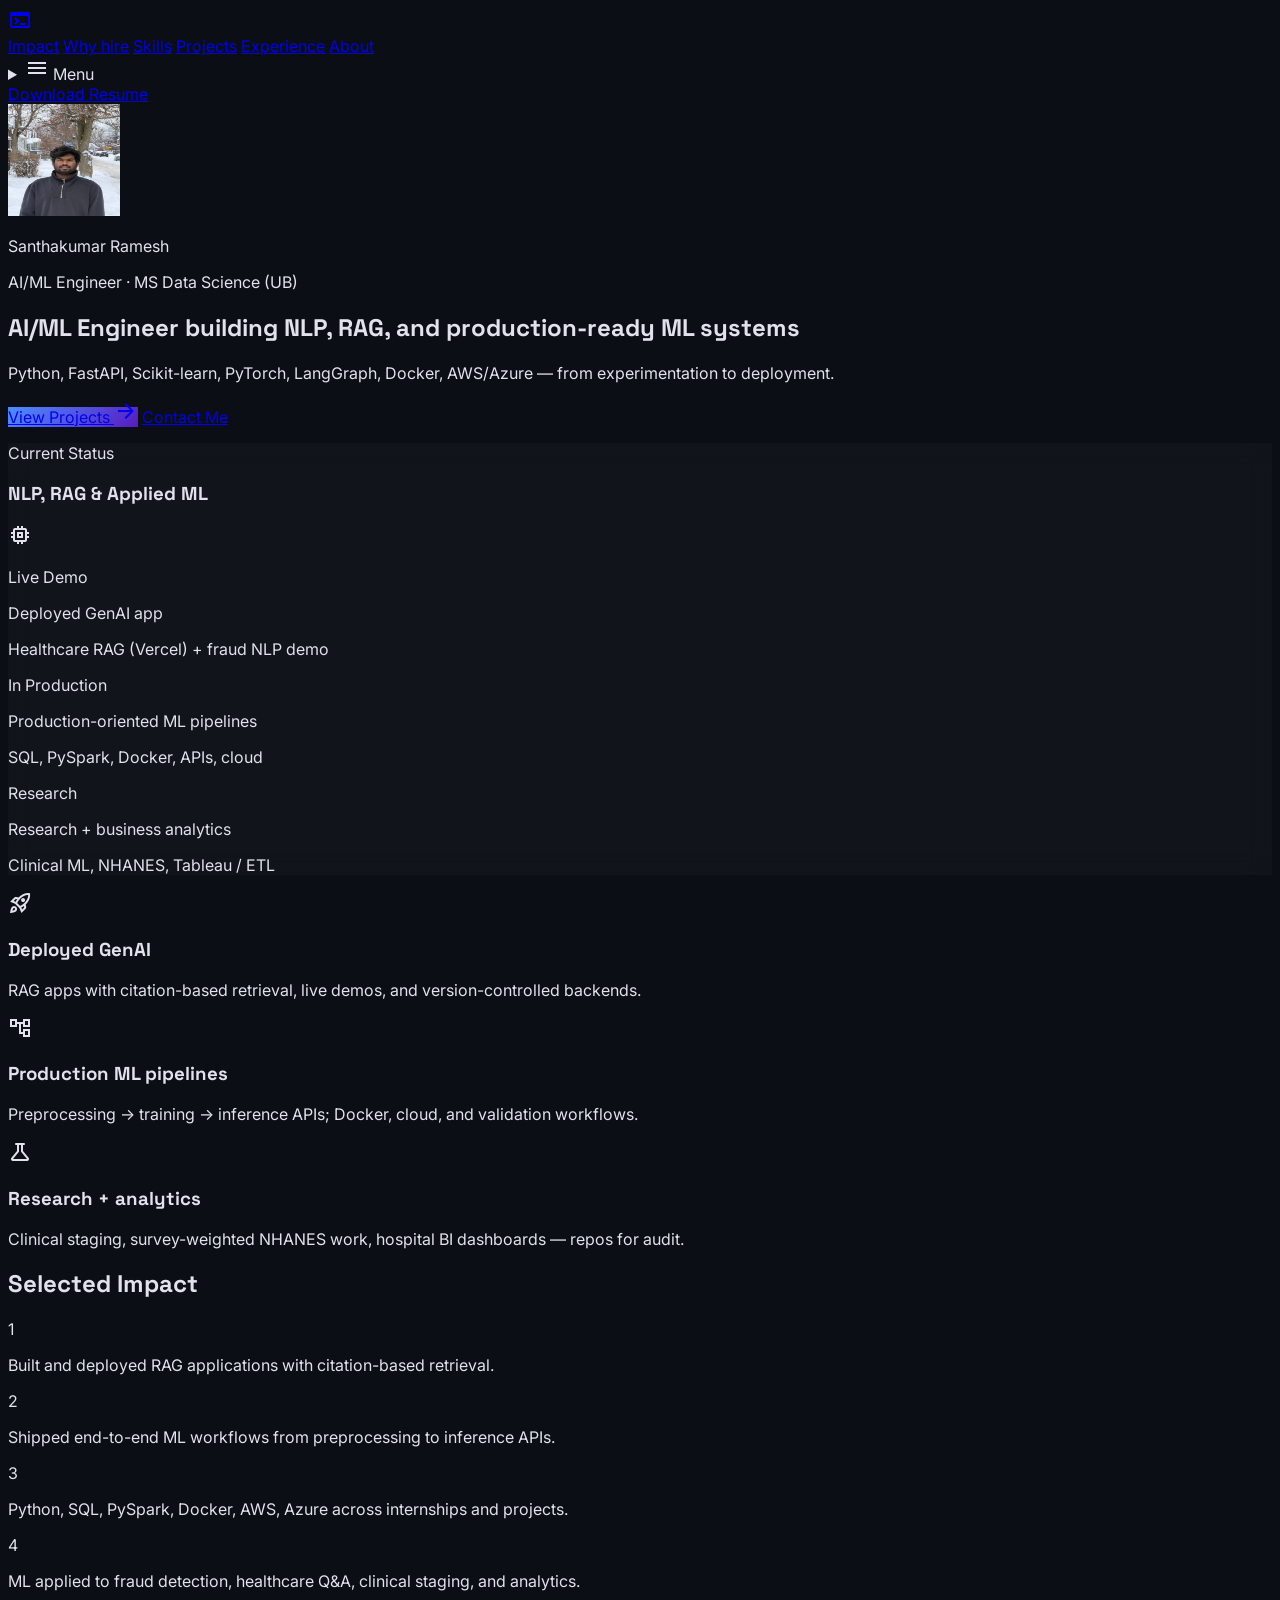
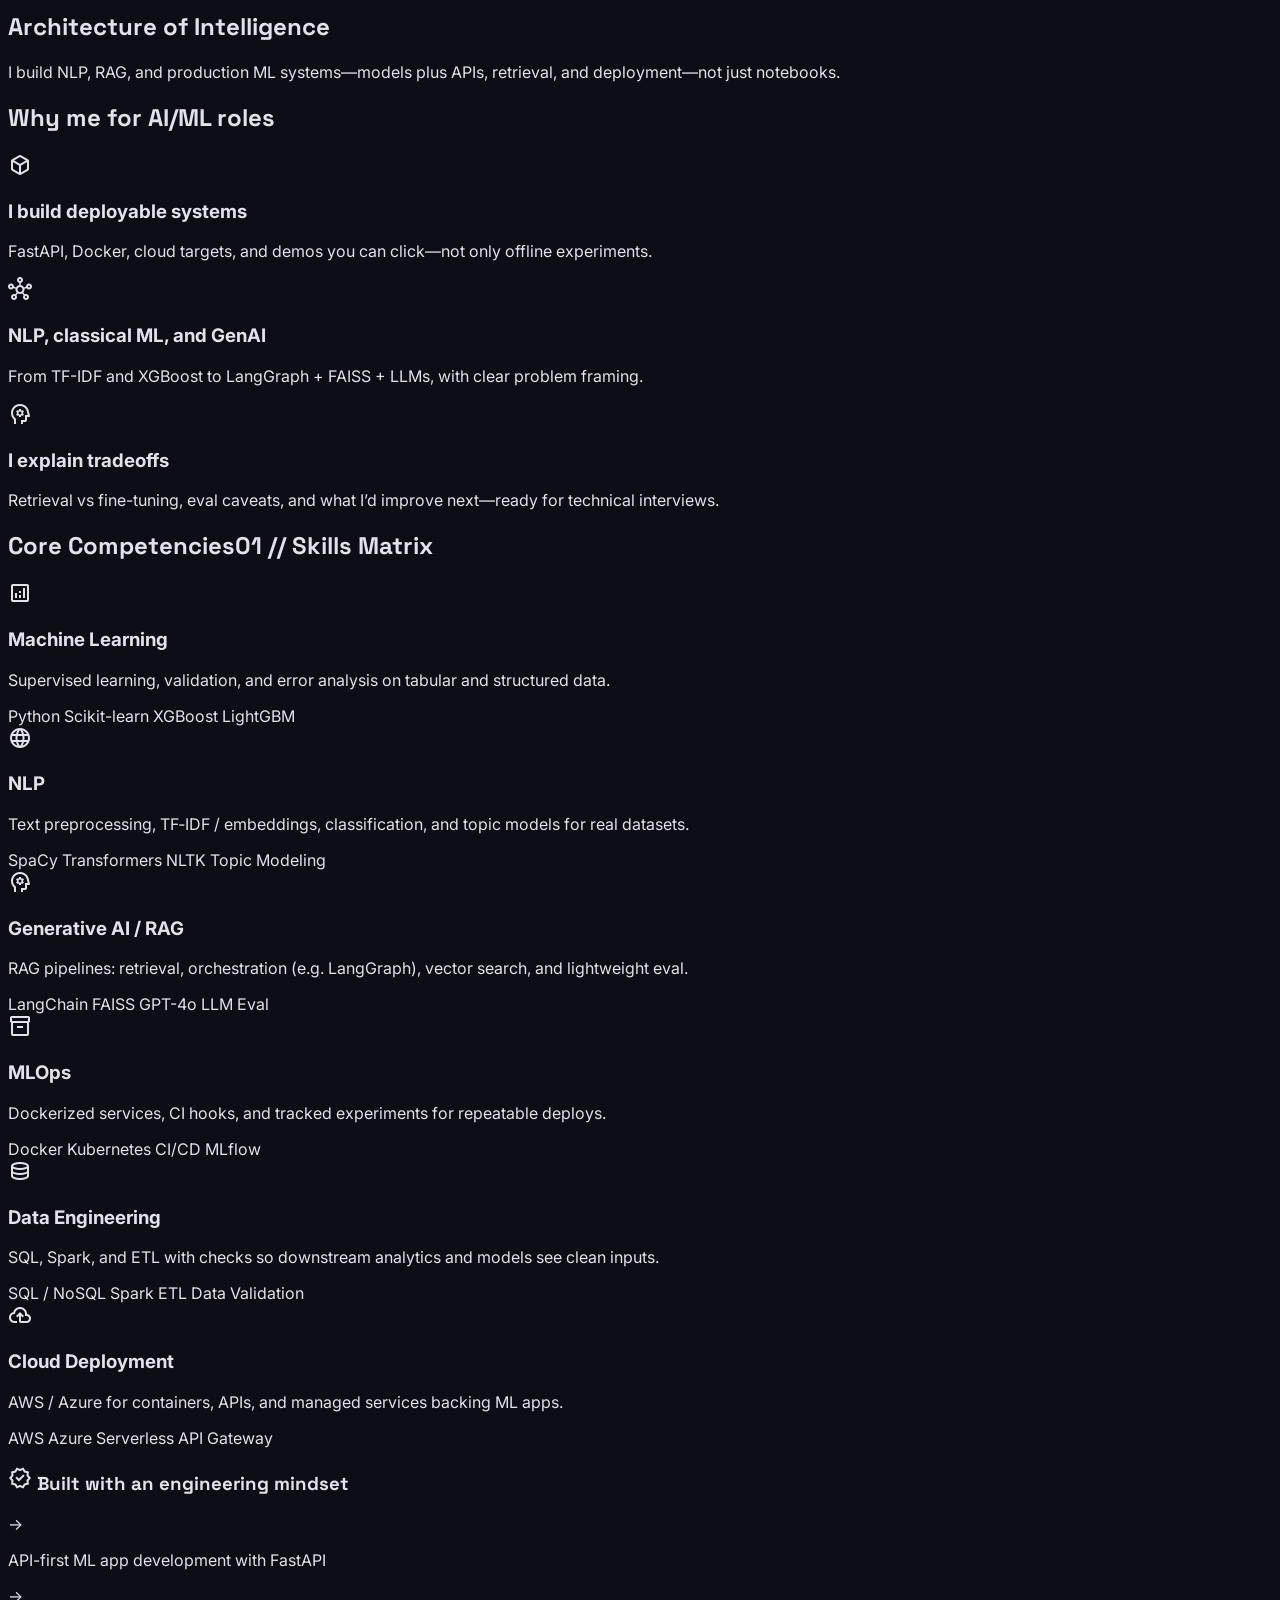
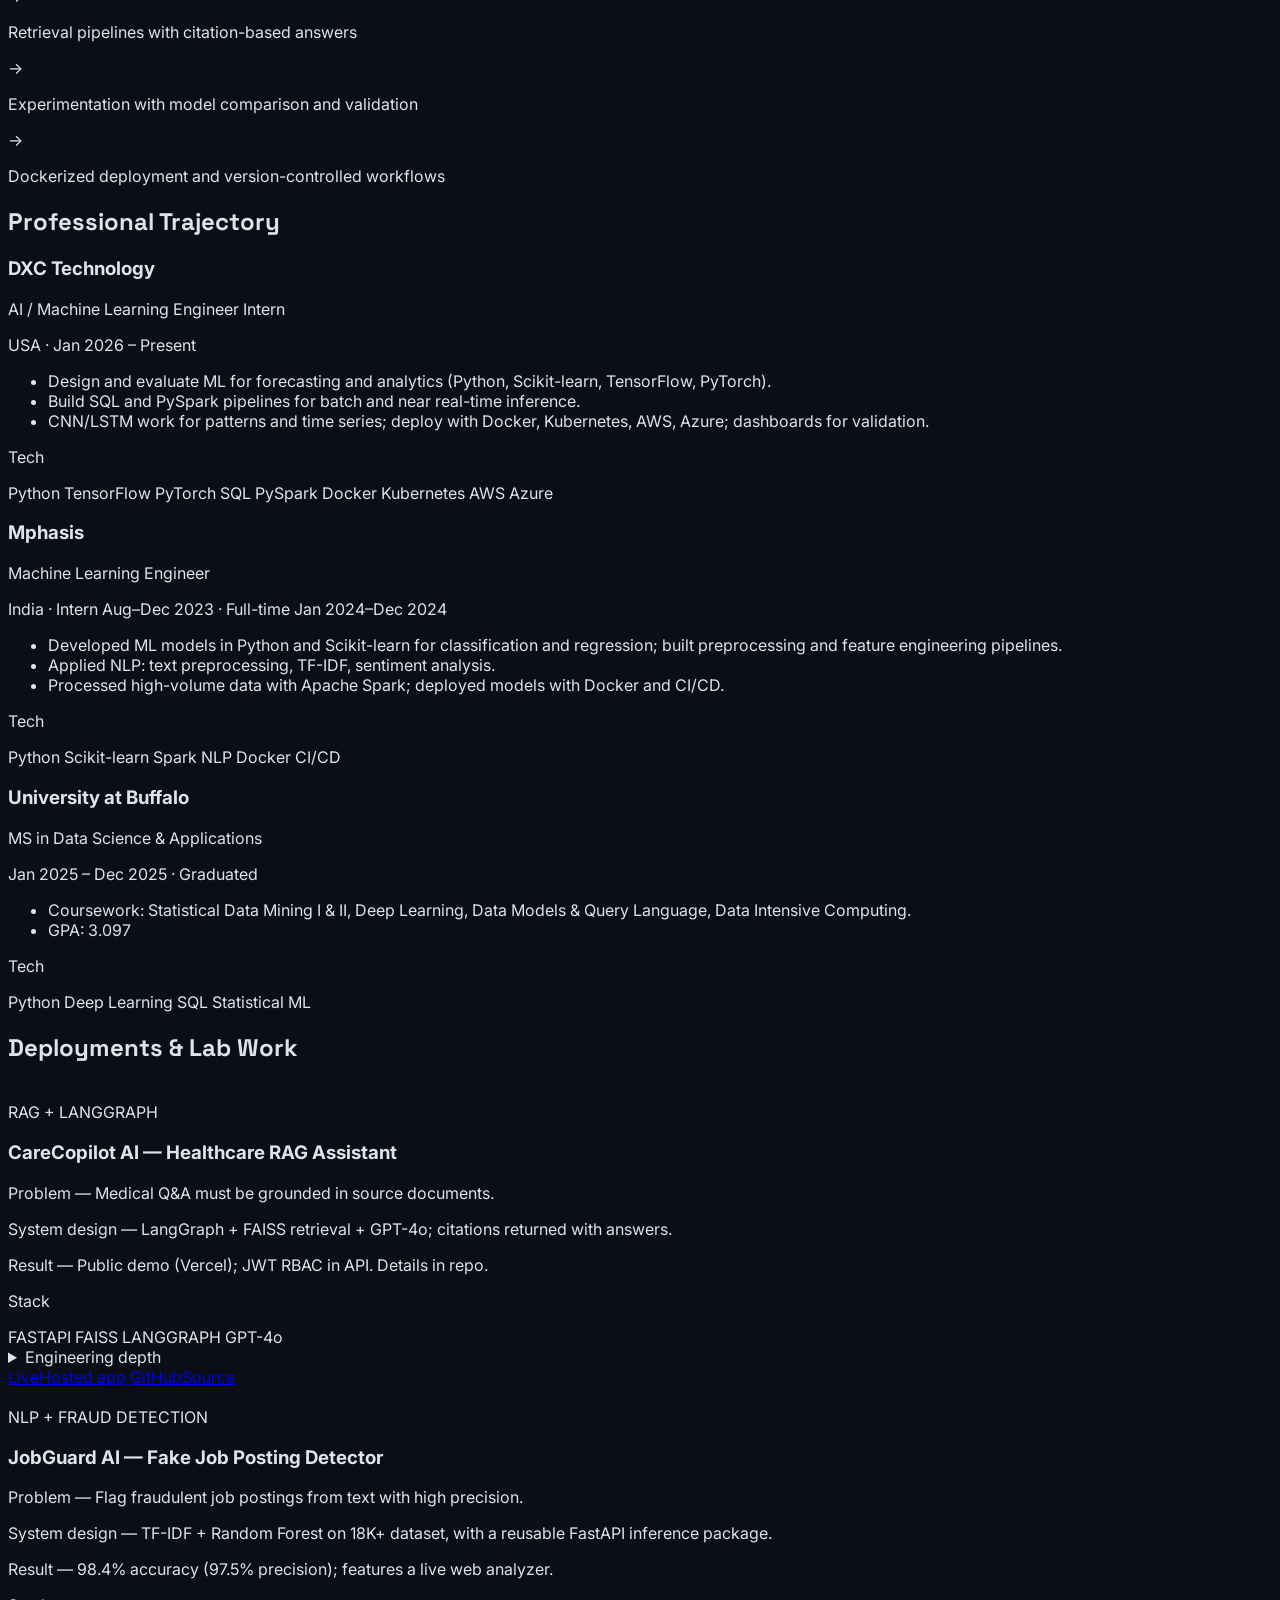
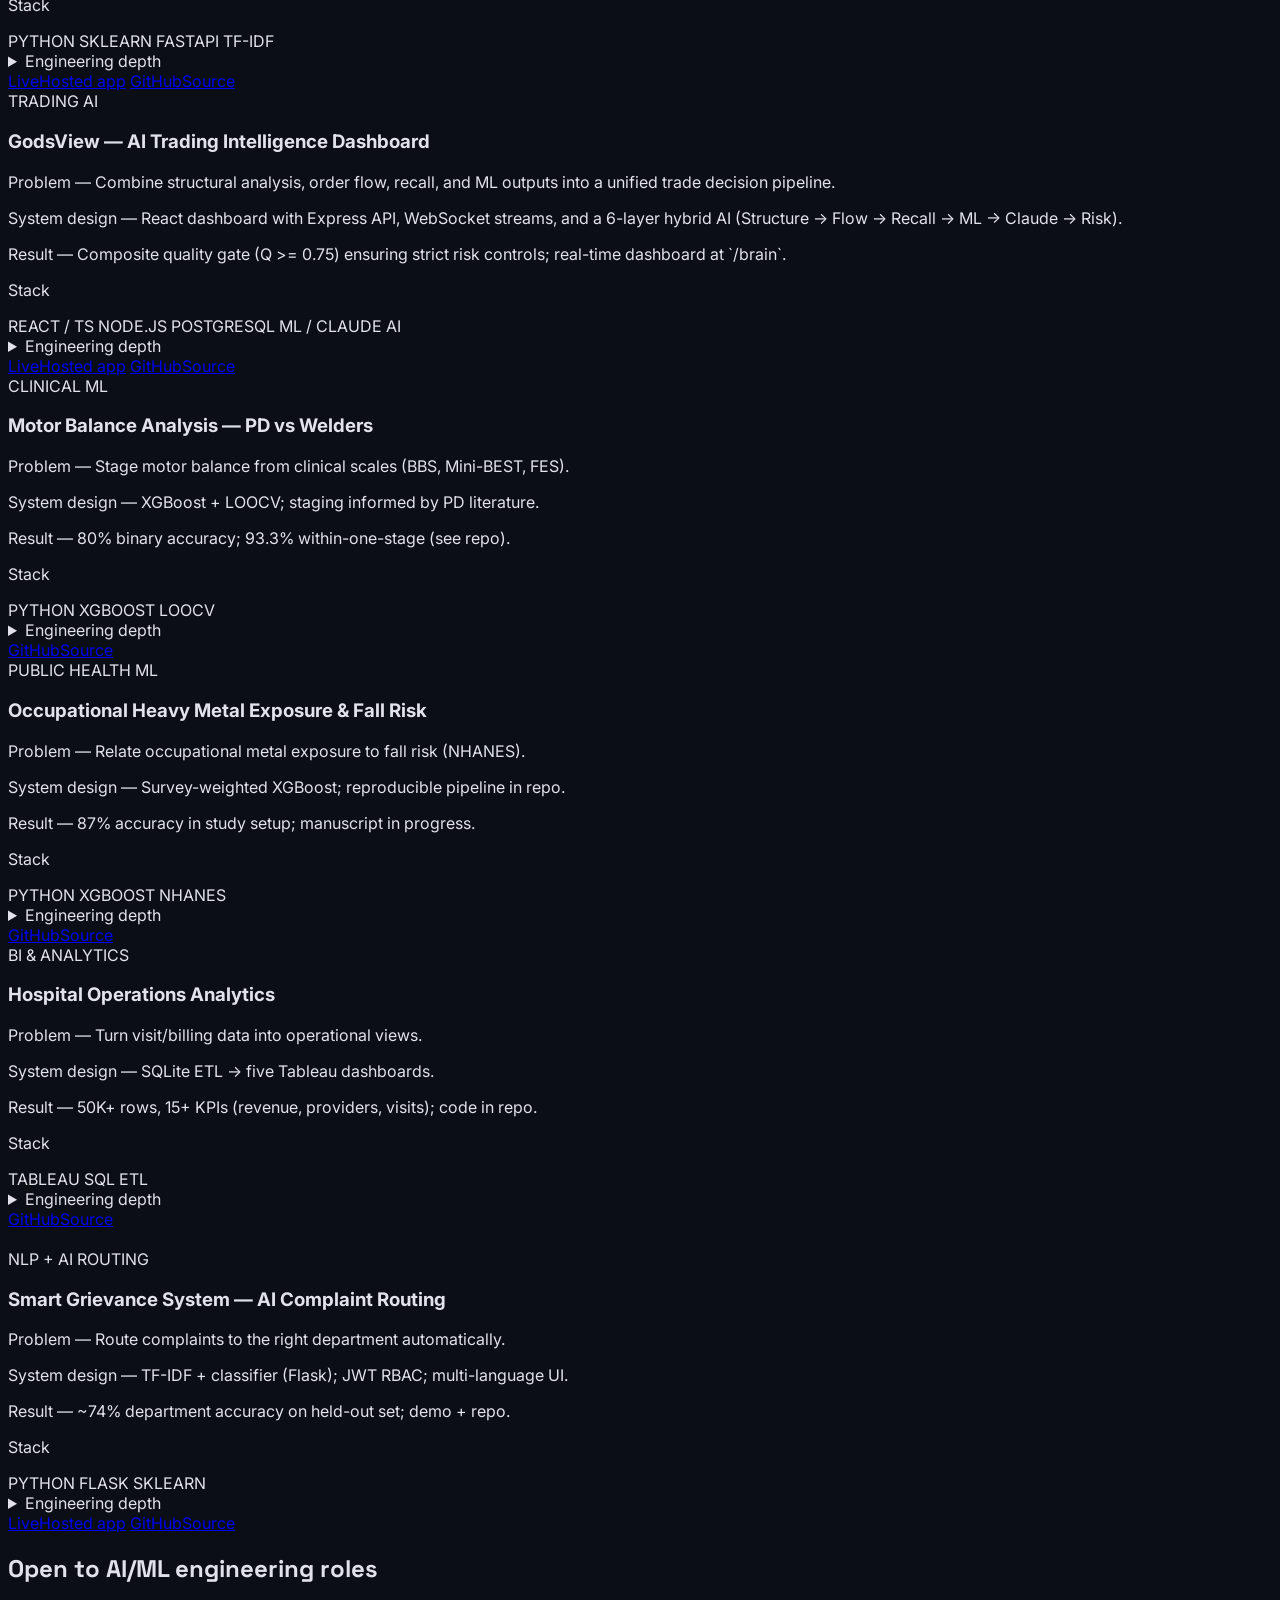
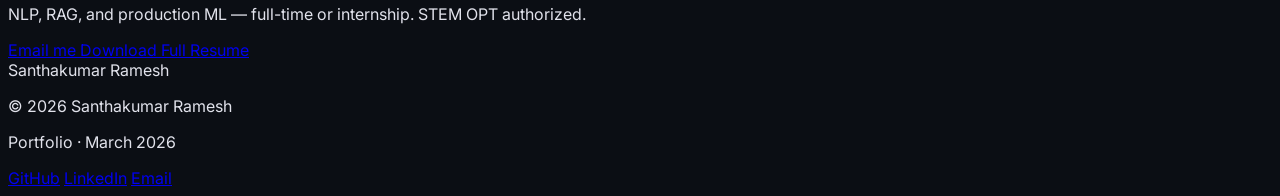
==== commit 205846af: "Remove 'Best for AI/ML Interviews' banners and custom highlight borders" ====
--- a/index.html
+++ b/index.html
@@ -466,8 +466,7 @@
 <h2 class="text-3xl font-headline font-bold mb-12">Deployments &amp; Lab Work</h2>
 <div class="grid md:grid-cols-3 gap-8">
 <!-- CareCopilot AI - Interview Anchor (position 1) -->
-<div class="bg-surface-container rounded-xl overflow-hidden border-2 border-primary/30 flex flex-col relative">
-<span class="absolute top-4 right-4 z-10 text-[9px] font-bold uppercase tracking-wider px-2 py-1 rounded-md bg-primary/20 text-primary">Best for AI/ML Interviews</span>
+<div class="bg-surface-container rounded-xl overflow-hidden border border-outline-variant/5 flex flex-col">
 <div class="h-48 bg-surface-container-high relative overflow-hidden group">
 <img alt="" class="w-full h-full object-cover opacity-60 group-hover:scale-105 transition-transform duration-500" role="presentation" src="https://lh3.googleusercontent.com/aida-public/[base64]"/>
 <div class="absolute inset-0 bg-gradient-to-t from-surface-container to-transparent"></div>
@@ -541,8 +540,7 @@
 </div>
 </div>
 <!-- GodsView Trading Intelligence -->
-<div class="bg-surface-container rounded-xl overflow-hidden border-2 border-primary/30 flex flex-col relative">
-<span class="absolute top-4 right-4 z-10 text-[9px] font-bold uppercase tracking-wider px-2 py-1 rounded-md bg-primary/20 text-primary">Best for AI/ML Interviews</span>
+<div class="bg-surface-container rounded-xl overflow-hidden border border-outline-variant/5 flex flex-col">
 <div class="h-48 bg-surface-container-high relative overflow-hidden group">
 <div class="w-full h-full bg-gradient-to-br from-secondary/20 to-primary/20 group-hover:scale-105 transition-transform duration-500"></div>
 <div class="absolute inset-0 bg-gradient-to-t from-surface-container to-transparent"></div>
@@ -682,8 +680,7 @@
 </div>
 </div>
 <!-- Smart Grievance System -->
-<div class="bg-surface-container rounded-xl overflow-hidden border-2 border-primary/30 flex flex-col relative">
-<span class="absolute top-4 right-4 z-10 text-[9px] font-bold uppercase tracking-wider px-2 py-1 rounded-md bg-primary/20 text-primary">Best for AI/ML Interviews</span>
+<div class="bg-surface-container rounded-xl overflow-hidden border border-outline-variant/5 flex flex-col">
 <div class="h-48 bg-surface-container-high relative overflow-hidden group">
 <img alt="" class="w-full h-full object-cover opacity-60 group-hover:scale-105 transition-transform duration-500" role="presentation" src="https://lh3.googleusercontent.com/aida-public/[base64]"/>
 <div class="absolute inset-0 bg-gradient-to-t from-surface-container to-transparent"></div>
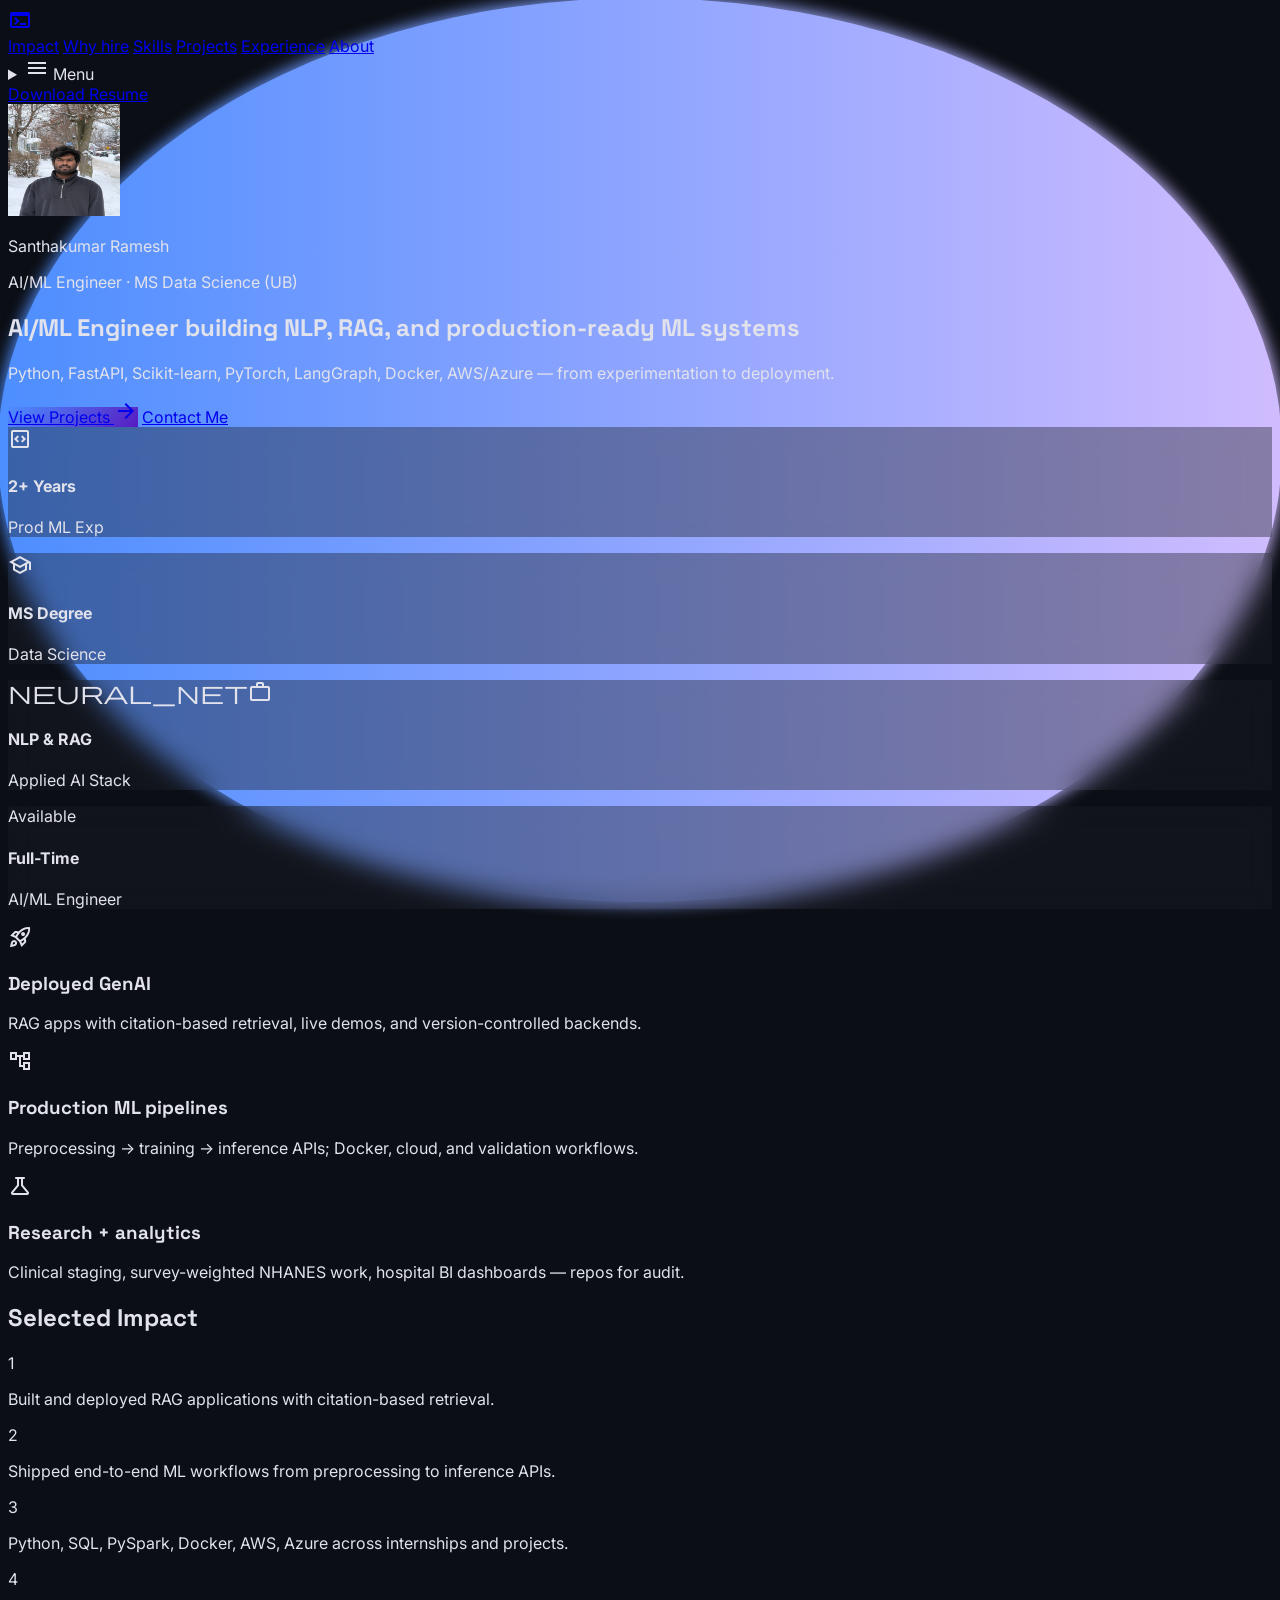
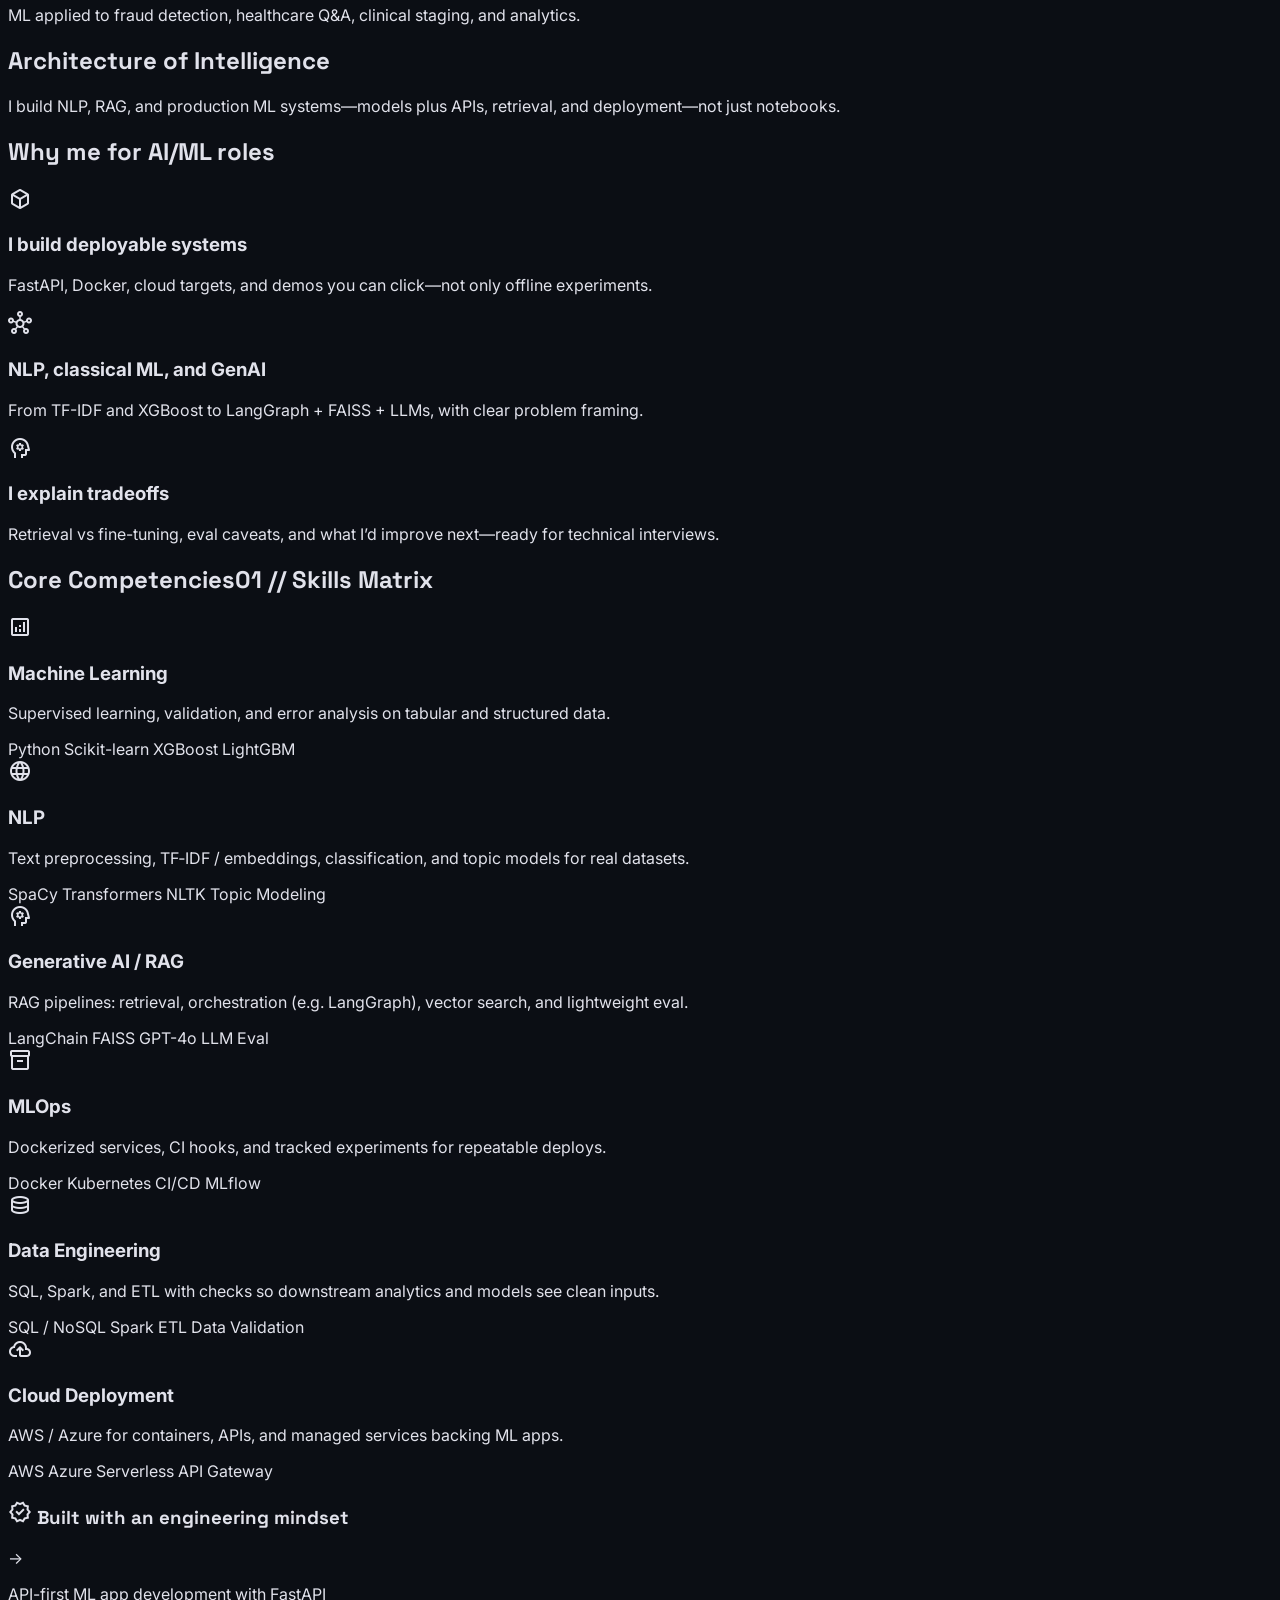
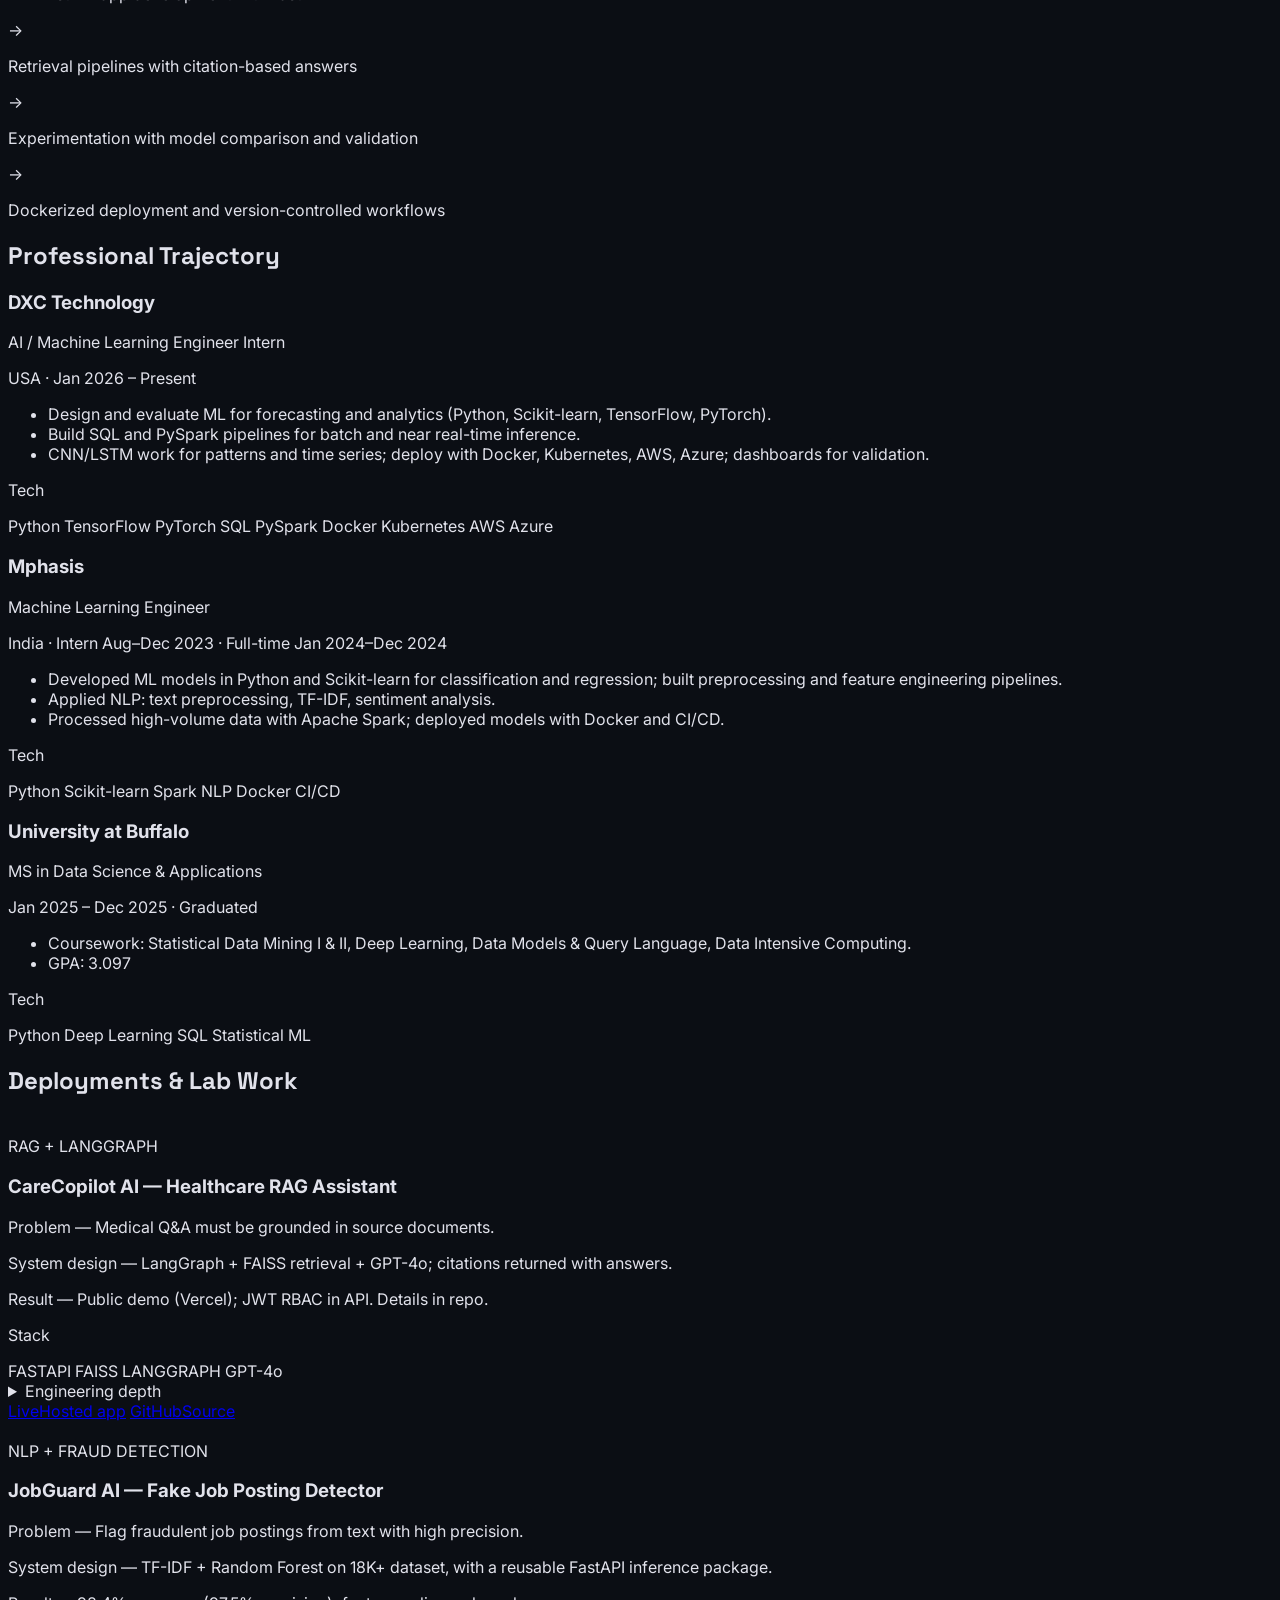
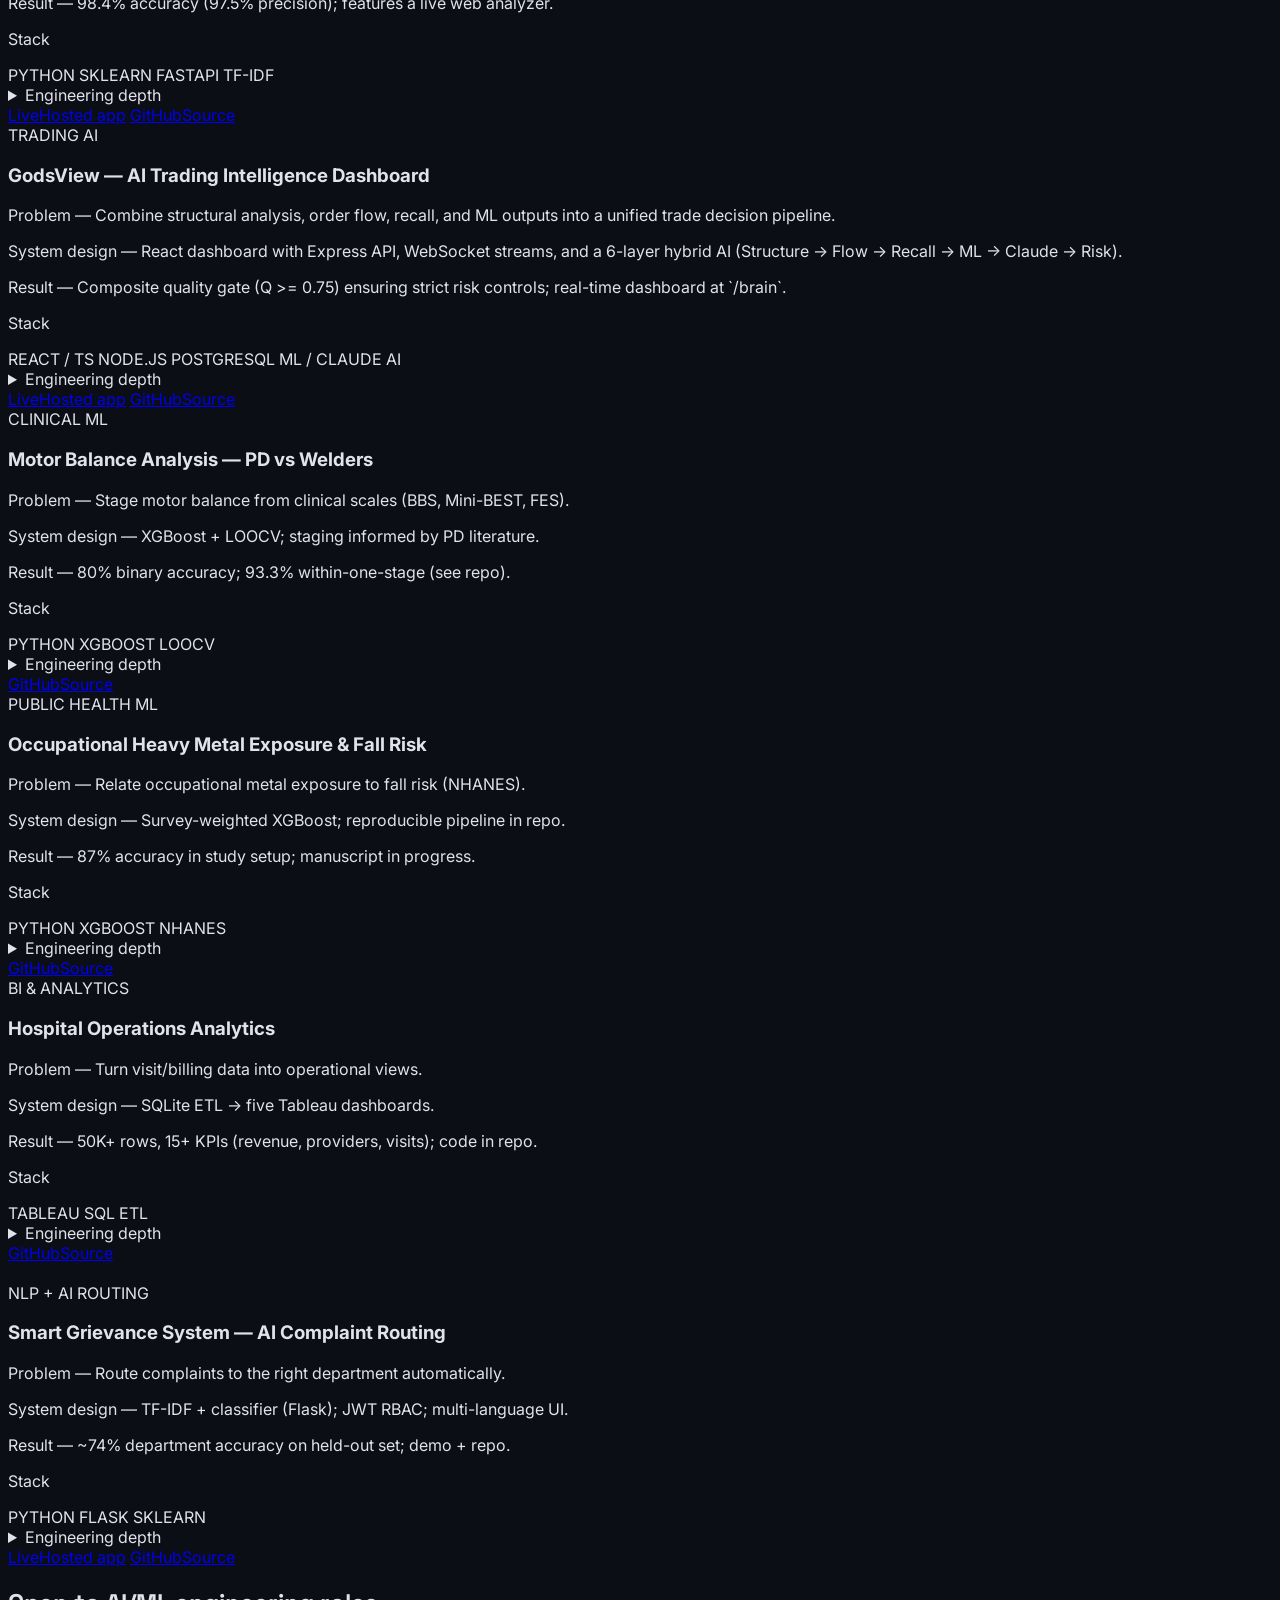
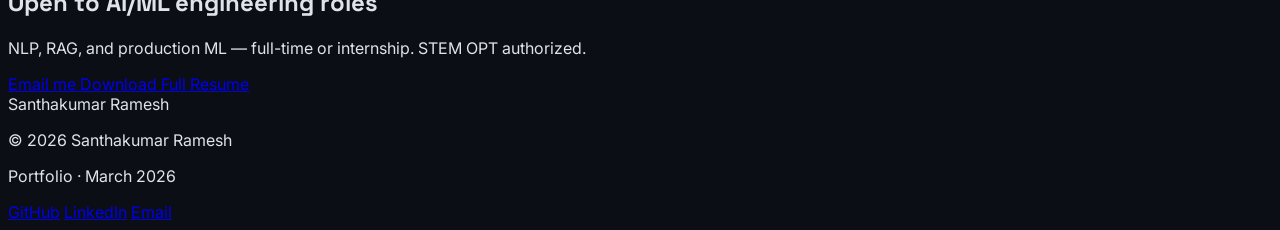
==== commit 8234824c: "Upgrade hero profile with dynamic Bento Box stats and animated typographic gradients" ====
--- a/index.html
+++ b/index.html
@@ -123,6 +123,33 @@
     body {
       min-height: max(884px, 100dvh);
     }
+    @keyframes gradient-x {
+      0%, 100% { background-position: 0% 50%; }
+      50% { background-position: 100% 50%; }
+    }
+    .animate-gradient-x {
+      background-size: 200% 200%;
+      animation: gradient-x 6s ease infinite;
+    }
+    .avatar-glow {
+      position: absolute;
+      inset: -4px;
+      border-radius: 50%;
+      background: linear-gradient(90deg, #4d8eff, #d0bcff, #571bc1, #4d8eff);
+      background-size: 300% auto;
+      animation: gradient-x 4s linear infinite;
+      z-index: -1;
+      filter: blur(8px);
+    }
+    .avatar-glow-inner {
+      position: absolute;
+      inset: -2px;
+      border-radius: 50%;
+      background: linear-gradient(90deg, #4d8eff, #d0bcff, #4d8eff);
+      background-size: 200% auto;
+      animation: gradient-x 4s linear infinite;
+      z-index: -1;
+    }
   </style>
 </head>
 <body class="selection:bg-primary-container selection:text-on-primary-container" data-site-year="2026">
@@ -162,53 +189,57 @@
 <!-- Hero Section -->
 <section class="max-w-7xl mx-auto px-4 sm:px-6 py-12 sm:py-16 md:py-32 grid md:grid-cols-12 gap-8 md:gap-12 items-center">
 <div class="md:col-span-7 space-y-8">
-<!-- Small circular avatar only: full-width hero photo would need a proper headshot; replace profile.png when you have one -->
 <div class="flex flex-wrap items-center gap-4 sm:gap-6">
-<img alt="Santhakumar Ramesh" class="w-20 h-20 sm:w-28 sm:h-28 shrink-0 rounded-full object-cover object-[center_22%] ring-1 ring-outline-variant/50 border border-white/10 shadow-md brightness-[1.06] contrast-[1.02]" decoding="async" height="112" loading="lazy" src="profile.png" width="112"/>
+<div class="relative inline-block w-20 h-20 sm:w-28 sm:h-28 shrink-0">
+  <div class="avatar-glow"></div>
+  <div class="avatar-glow-inner"></div>
+  <img alt="Santhakumar Ramesh" class="relative w-full h-full rounded-full object-cover object-[center_22%] ring-1 ring-outline-variant/50 border border-white/10 shadow-md brightness-[1.06] contrast-[1.02] z-10" decoding="async" height="112" loading="lazy" src="profile.png" width="112"/>
+</div>
 <div class="min-w-0">
 <p class="text-2xl sm:text-3xl font-bold text-on-surface tracking-tight">Santhakumar Ramesh</p>
 <p class="text-lg sm:text-xl font-bold bg-gradient-to-r from-blue-400 to-violet-400 bg-clip-text text-transparent font-['Space_Grotesk'] tracking-tight mt-1">AI/ML Engineer · MS Data Science (UB)</p>
 </div>
 </div>
-<h1 class="text-4xl sm:text-5xl md:text-6xl lg:text-7xl font-headline font-bold leading-tight">AI/ML Engineer building NLP, RAG, and production-ready ML systems</h1>
+<h1 class="text-4xl sm:text-5xl md:text-6xl lg:text-7xl font-headline font-bold leading-tight bg-gradient-to-r from-[#adc6ff] via-[#d0bcff] to-[#adc6ff] animate-gradient-x bg-clip-text text-transparent pb-2">AI/ML Engineer building NLP, RAG, and production-ready ML systems</h1>
 <p class="text-lg md:text-xl text-on-surface-variant max-w-2xl leading-relaxed">Python, FastAPI, Scikit-learn, PyTorch, LangGraph, Docker, AWS/Azure — from experimentation to deployment.</p>
 <div class="flex flex-col sm:flex-row flex-wrap gap-3 sm:gap-4 pt-4">
-<a class="gradient-bg text-white px-6 sm:px-8 py-3.5 sm:py-4 rounded-xl font-bold flex items-center justify-center gap-2 hover:opacity-90 transition-opacity w-full sm:w-auto min-h-[44px] focus-visible:outline focus-visible:outline-2 focus-visible:outline-offset-2 focus-visible:outline-white" href="#projects">View Projects <span class="material-symbols-outlined text-base" aria-hidden="true">arrow_forward</span></a>
-<a class="bg-surface-container-highest text-on-surface px-6 sm:px-8 py-3.5 sm:py-4 rounded-xl font-bold border border-outline-variant/20 hover:bg-surface-bright transition-colors w-full sm:w-auto text-center min-h-[44px] inline-flex items-center justify-center focus-visible:outline focus-visible:outline-2 focus-visible:outline-offset-2 focus-visible:outline-primary" href="#contact">Contact Me</a>
-</div>
-</div>
-<div class="md:col-span-5 relative">
-<!-- System Status Panel Card -->
-<div class="glass-card rounded-xl p-8 border border-outline-variant/10 shadow-2xl relative z-10">
-<div class="flex justify-between items-start mb-8">
-<div>
-<p class="text-[10px] uppercase tracking-widest text-primary font-bold mb-1">Current Status</p>
-<h3 class="text-2xl font-headline font-bold">NLP, RAG &amp; Applied ML</h3>
-</div>
-<span class="material-symbols-outlined text-primary text-4xl">memory</span>
-</div>
-<div class="space-y-4">
-<div class="p-4 rounded-lg bg-surface-container-low border border-primary/10">
-<p class="text-[10px] uppercase tracking-widest text-primary font-bold mb-1">Live Demo</p>
-<p class="text-sm font-medium text-on-surface">Deployed GenAI app</p>
-<p class="text-xs text-on-surface-variant mt-1">Healthcare RAG (Vercel) + fraud NLP demo</p>
-</div>
-<div class="p-4 rounded-lg bg-surface-container-low border border-outline-variant/10">
-<p class="text-[10px] uppercase tracking-widest text-on-surface-variant font-bold mb-1">In Production</p>
-<p class="text-sm font-medium text-on-surface">Production-oriented ML pipelines</p>
-<p class="text-xs text-on-surface-variant mt-1">SQL, PySpark, Docker, APIs, cloud</p>
-</div>
-<div class="p-4 rounded-lg bg-surface-container-low border border-outline-variant/10">
-<p class="text-[10px] uppercase tracking-widest text-on-surface-variant font-bold mb-1">Research</p>
-<p class="text-sm font-medium text-on-surface">Research + business analytics</p>
-<p class="text-xs text-on-surface-variant mt-1">Clinical ML, NHANES, Tableau / ETL</p>
-</div>
-</div>
-</div>
+<a class="gradient-bg text-white px-6 sm:px-8 py-3.5 sm:py-4 rounded-xl font-bold flex items-center justify-center gap-2 hover:-translate-y-1 hover:shadow-lg hover:shadow-primary/30 transition-all w-full sm:w-auto min-h-[44px] focus-visible:outline focus-visible:outline-2 focus-visible:outline-offset-2 focus-visible:outline-white" href="#projects">View Projects <span class="material-symbols-outlined text-base" aria-hidden="true">arrow_forward</span></a>
+<a class="bg-surface-container-highest text-on-surface px-6 sm:px-8 py-3.5 sm:py-4 rounded-xl font-bold border border-outline-variant/20 hover:bg-surface-bright hover:-translate-y-1 hover:shadow-lg transition-all w-full sm:w-auto text-center min-h-[44px] inline-flex items-center justify-center focus-visible:outline focus-visible:outline-2 focus-visible:outline-offset-2 focus-visible:outline-primary" href="#contact">Contact Me</a>
+</div>
+</div>
+<div class="md:col-span-5 relative mt-8 md:mt-0">
+<!-- Bento Box Quick Stats -->
+<div class="grid grid-cols-2 gap-4 relative z-10">
+  <div class="glass-card rounded-xl p-5 border border-primary/20 hover:border-primary/50 hover:-translate-y-1 transition-all shadow-xl flex flex-col justify-center">
+    <span class="material-symbols-outlined text-primary text-3xl mb-2">code_blocks</span>
+    <h4 class="text-2xl font-bold text-white">2+ Years</h4>
+    <p class="text-[10px] uppercase tracking-widest text-primary font-bold mt-1">Prod ML Exp</p>
+  </div>
+  <div class="glass-card rounded-xl p-5 border border-secondary/20 hover:border-secondary/50 hover:-translate-y-1 transition-all shadow-xl flex flex-col justify-center">
+    <span class="material-symbols-outlined text-secondary text-3xl mb-2">school</span>
+    <h4 class="text-2xl font-bold text-white">MS Degree</h4>
+    <p class="text-[10px] uppercase tracking-widest text-secondary font-bold mt-1">Data Science</p>
+  </div>
+  <div class="glass-card rounded-xl p-5 border border-secondary/20 hover:border-secondary/50 hover:-translate-y-1 transition-all shadow-xl flex flex-col justify-center">
+    <span class="material-symbols-outlined text-secondary text-3xl mb-2">neural_network</span>
+    <h4 class="text-xl font-bold text-white">NLP & RAG</h4>
+    <p class="text-[10px] uppercase tracking-widest text-secondary font-bold mt-1">Applied AI Stack</p>
+  </div>
+  <div class="glass-card rounded-xl p-5 border border-primary/20 hover:border-primary/50 hover:-translate-y-1 transition-all shadow-xl flex flex-col justify-center bg-primary/5">
+    <div class="flex items-center gap-2 mb-2">
+      <span class="relative flex h-3 w-3">
+        <span class="animate-ping absolute inline-flex h-full w-full rounded-full bg-green-400 opacity-75"></span>
+        <span class="relative inline-flex rounded-full h-3 w-3 bg-green-500"></span>
+      </span>
+      <span class="text-xs font-bold text-green-400 uppercase tracking-wider">Available</span>
+    </div>
+    <h4 class="text-sm font-bold text-white">Full-Time</h4>
+    <p class="text-[10px] uppercase tracking-widest text-primary font-bold mt-1">AI/ML Engineer</p>
+  </div>
 </div>
 <!-- Ambient Glow -->
-<div class="absolute -top-10 -right-10 w-64 h-64 bg-primary/20 blur-[100px] rounded-full"></div>
-<div class="absolute -bottom-10 -left-10 w-64 h-64 bg-secondary/20 blur-[100px] rounded-full"></div>
+<div class="absolute -top-10 -right-10 w-64 h-64 bg-primary/30 blur-[120px] rounded-full animate-pulse-slow"></div>
+<div class="absolute -bottom-10 -left-10 w-64 h-64 bg-secondary/30 blur-[120px] rounded-full animate-pulse-slow"></div>
 </div>
 </section>
 <!-- Proof strip (replaces decorative stat counters) -->
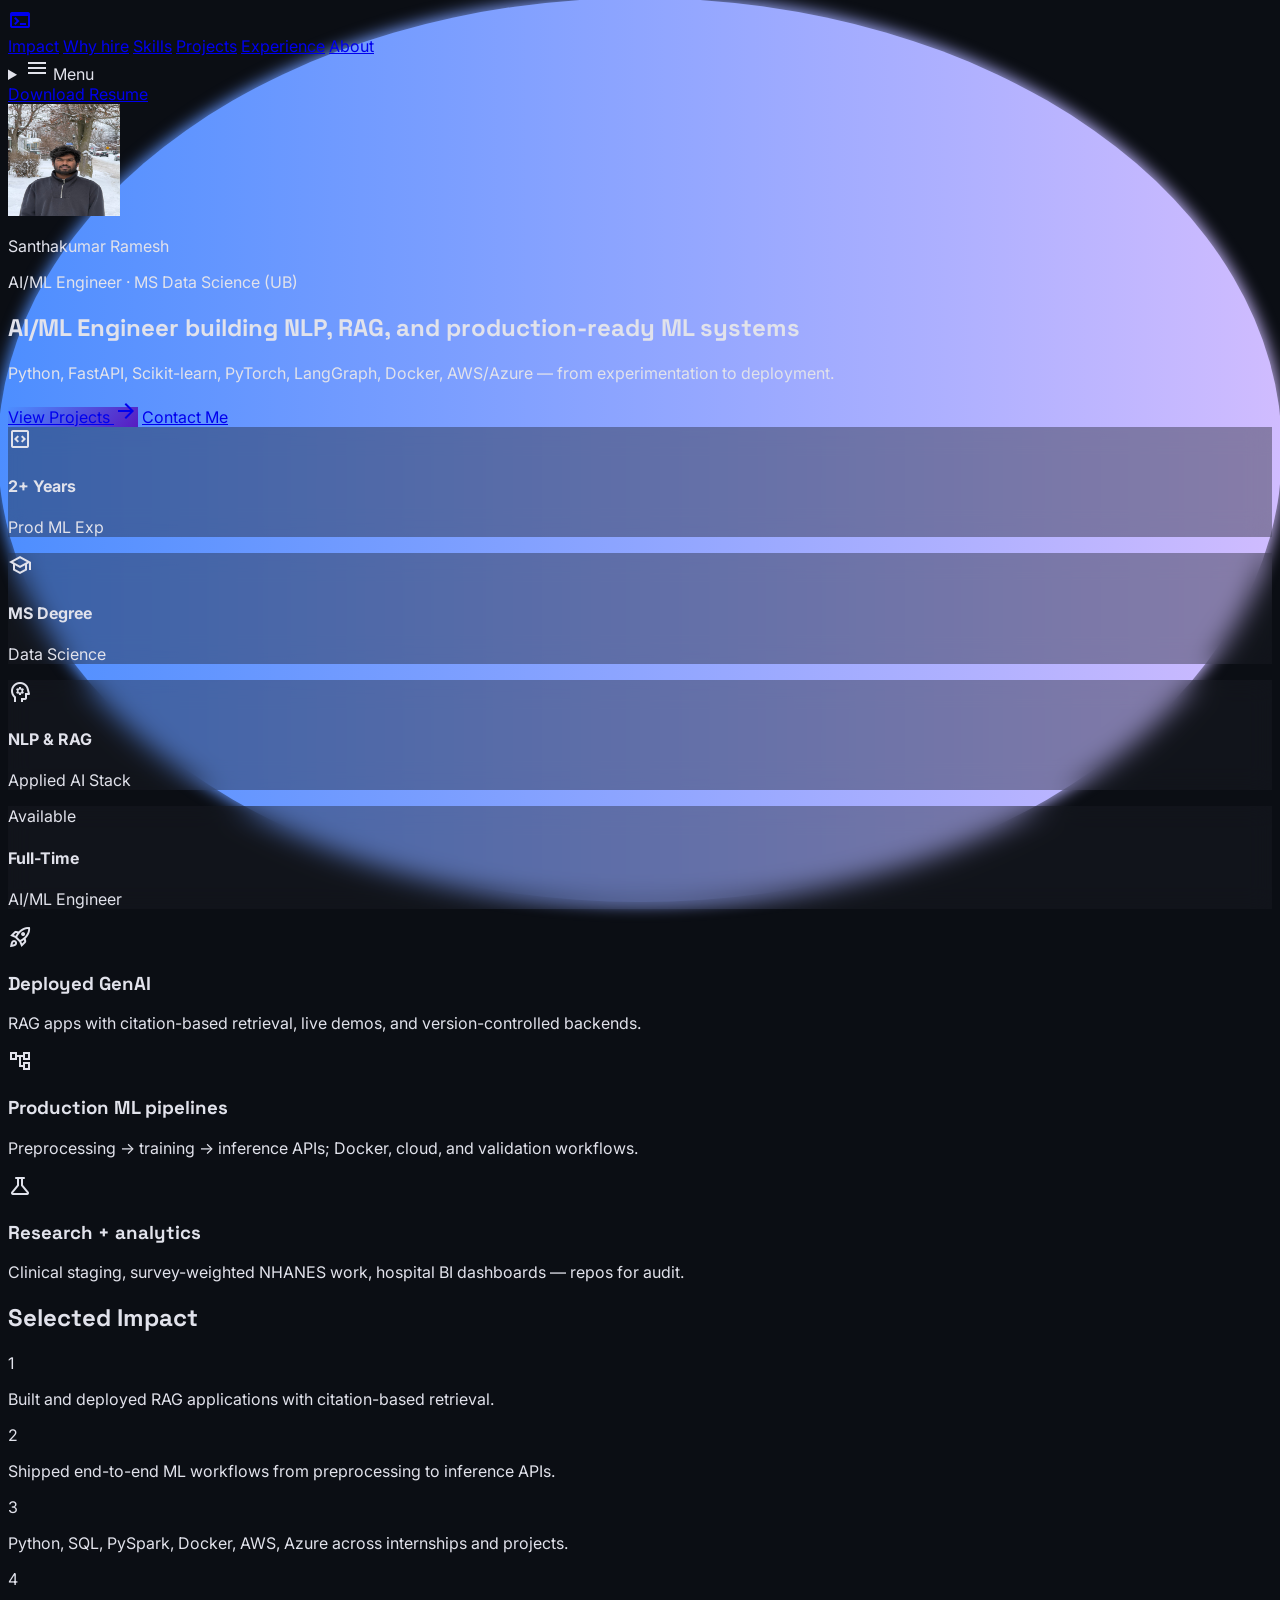
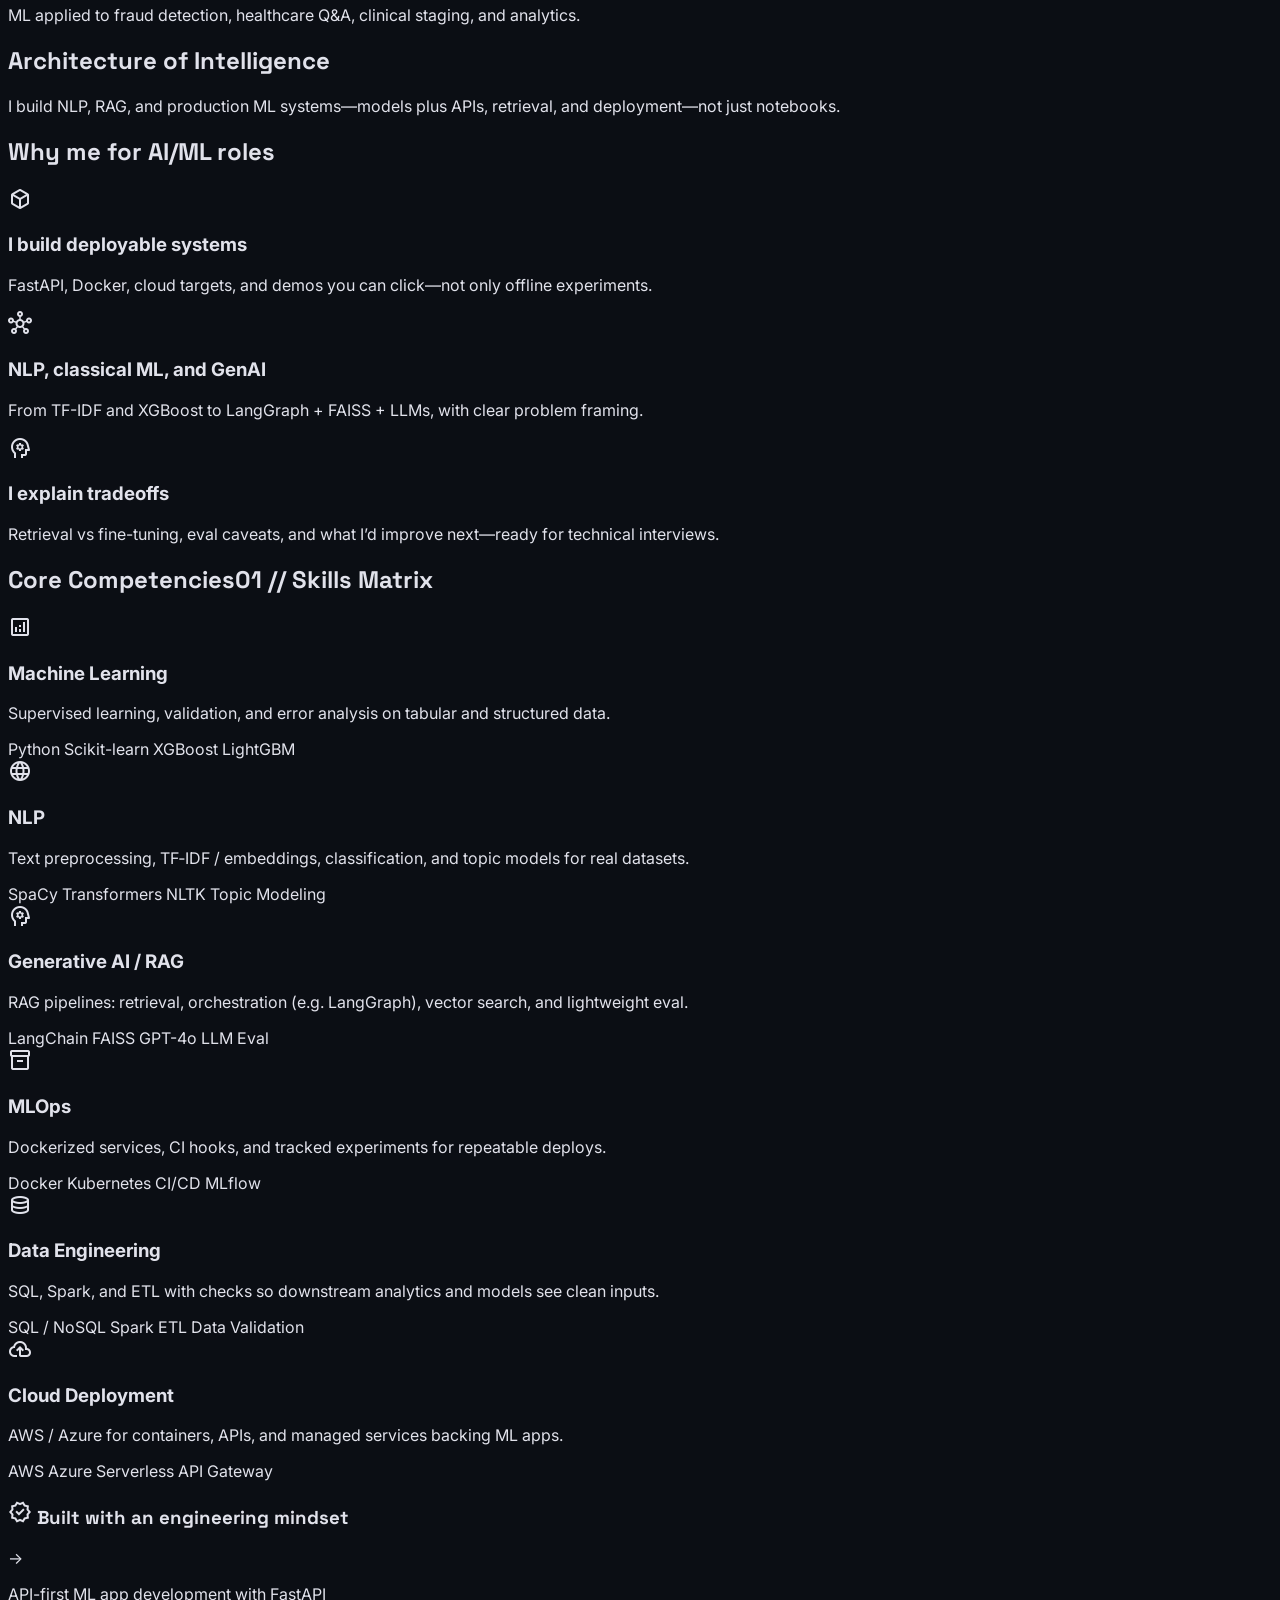
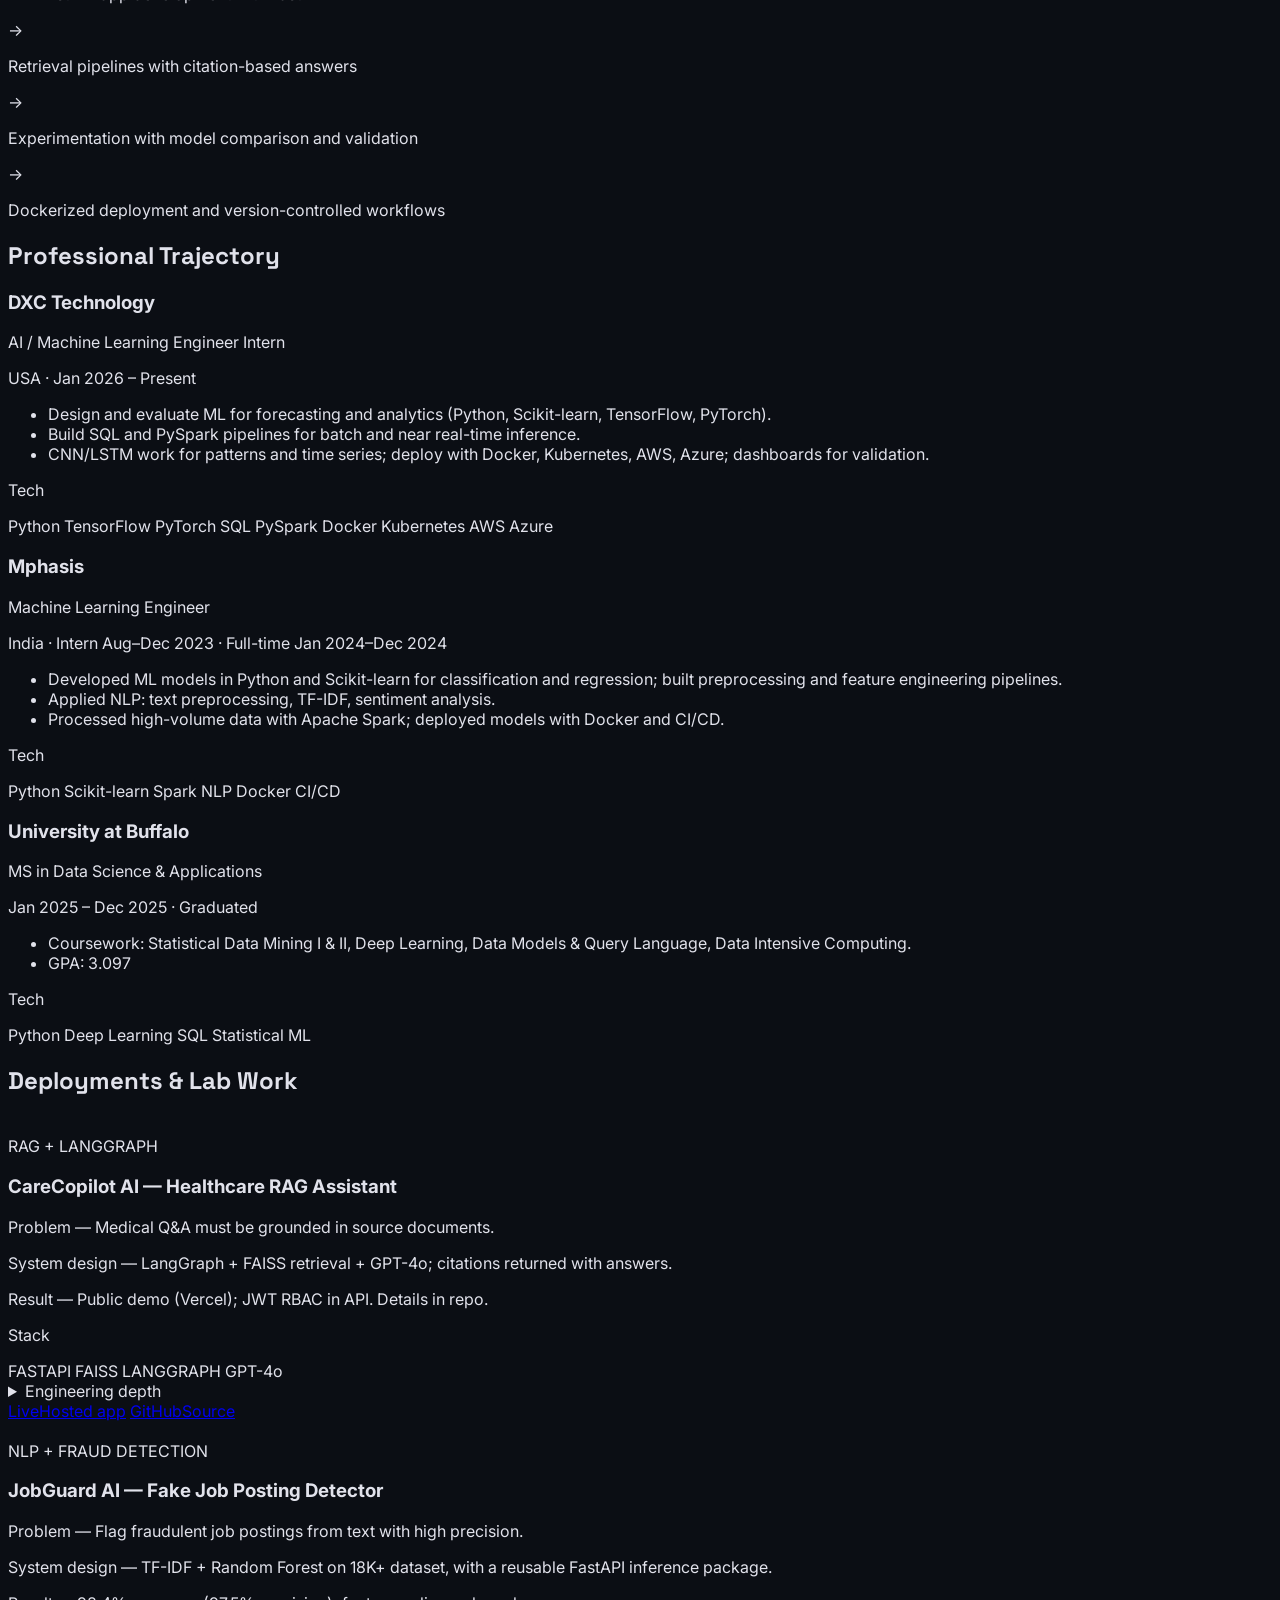
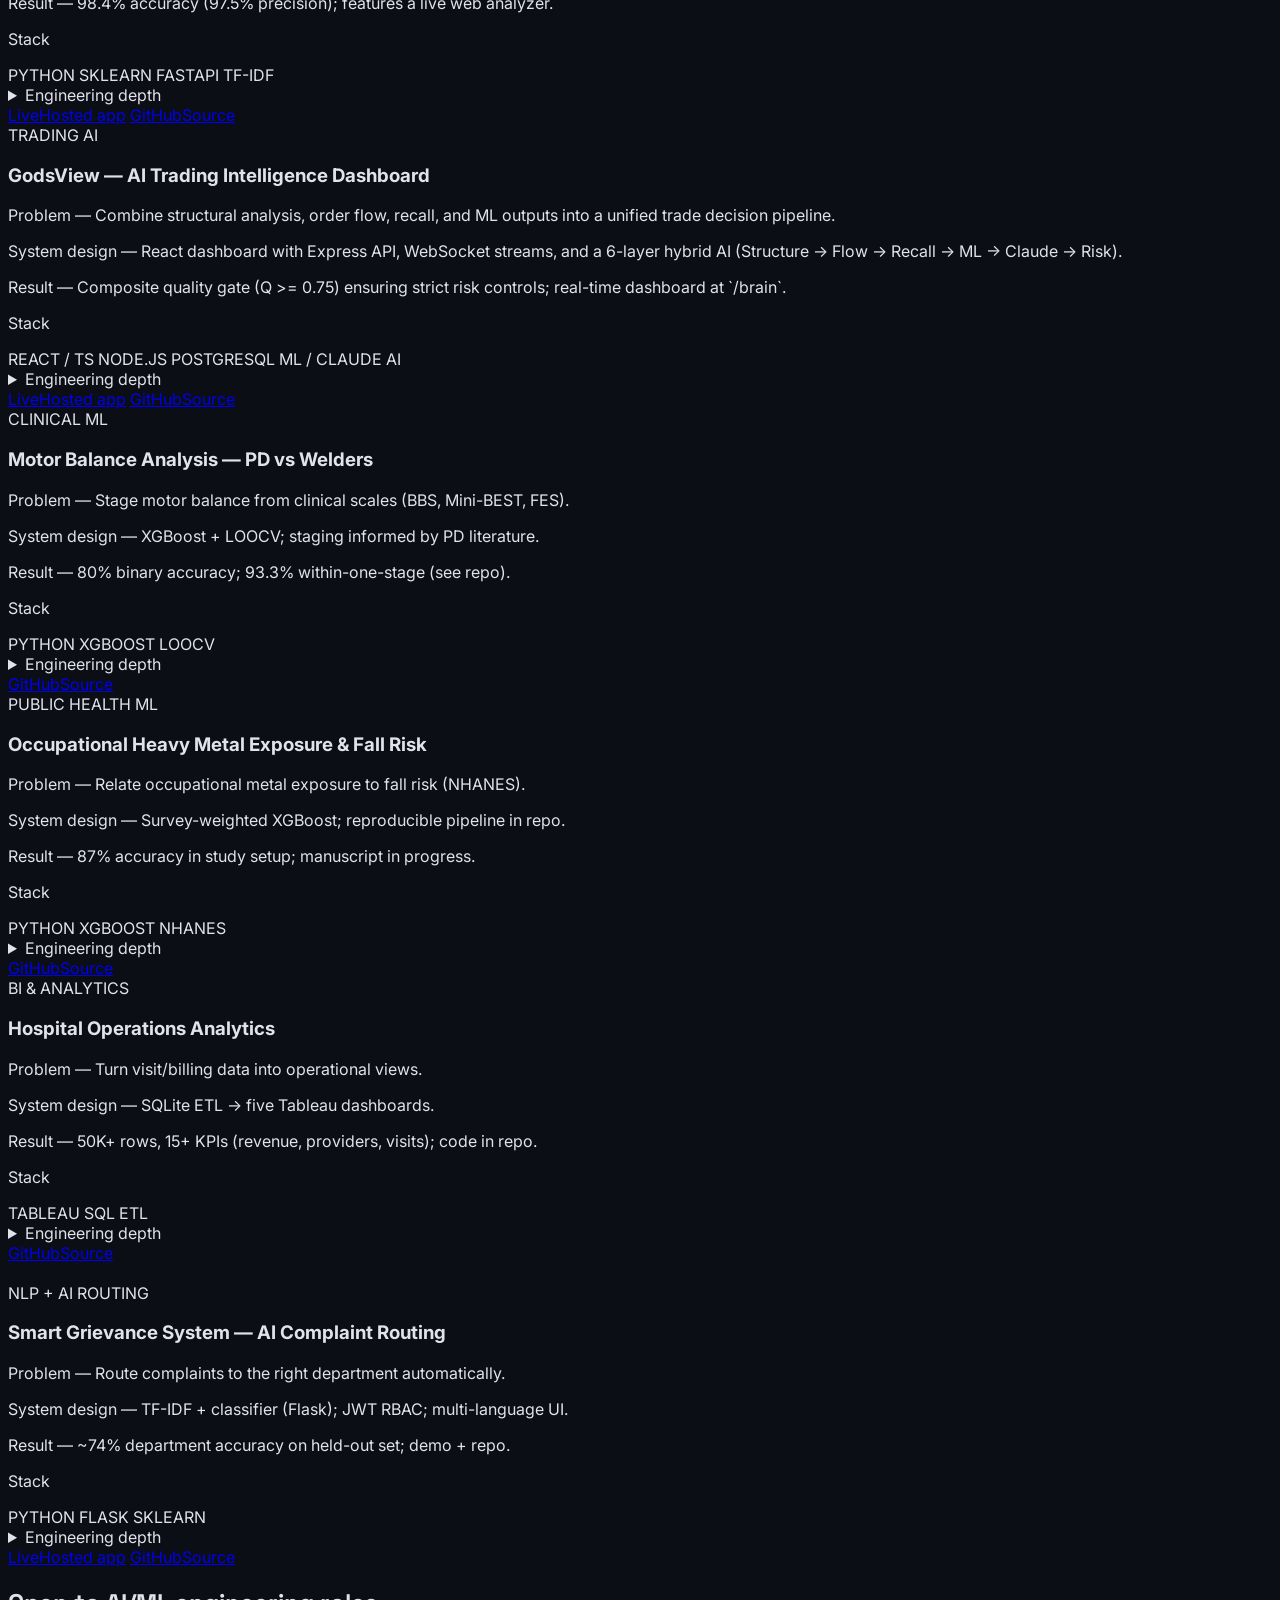
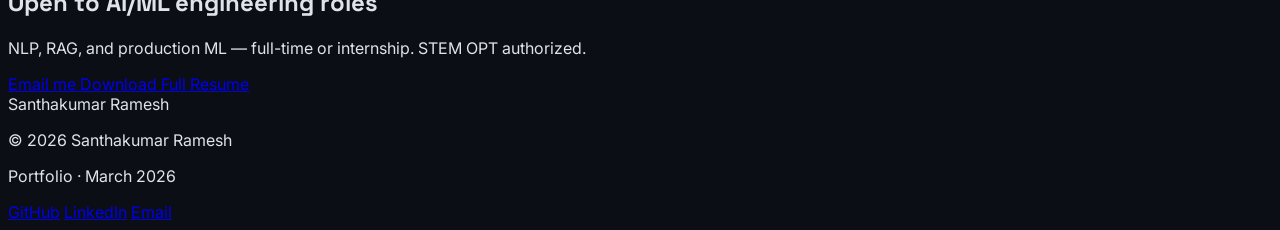
==== commit 47aff884: "Fix broken Material Symbol ligature in the Bento Box" ====
--- a/index.html
+++ b/index.html
@@ -221,7 +221,7 @@
     <p class="text-[10px] uppercase tracking-widest text-secondary font-bold mt-1">Data Science</p>
   </div>
   <div class="glass-card rounded-xl p-5 border border-secondary/20 hover:border-secondary/50 hover:-translate-y-1 transition-all shadow-xl flex flex-col justify-center">
-    <span class="material-symbols-outlined text-secondary text-3xl mb-2">neural_network</span>
+    <span class="material-symbols-outlined text-secondary text-3xl mb-2">psychology</span>
     <h4 class="text-xl font-bold text-white">NLP & RAG</h4>
     <p class="text-[10px] uppercase tracking-widest text-secondary font-bold mt-1">Applied AI Stack</p>
   </div>
